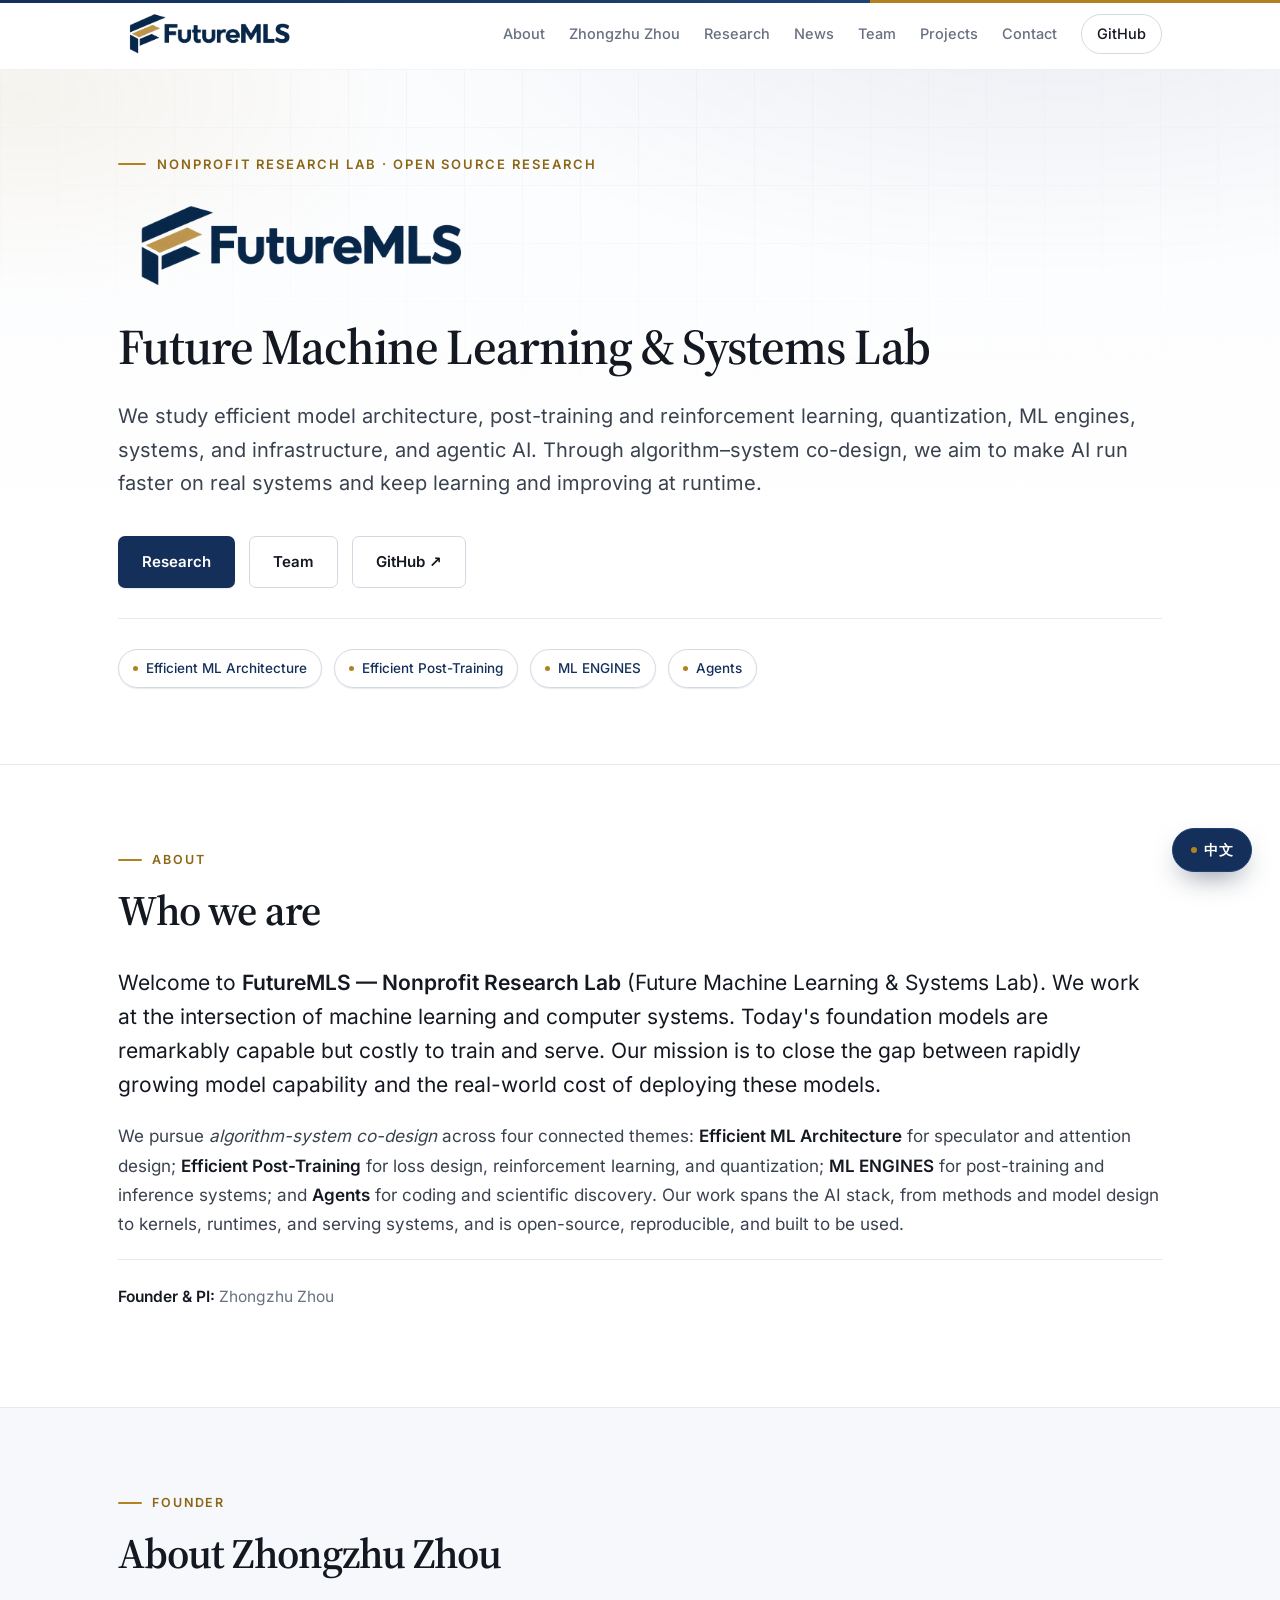
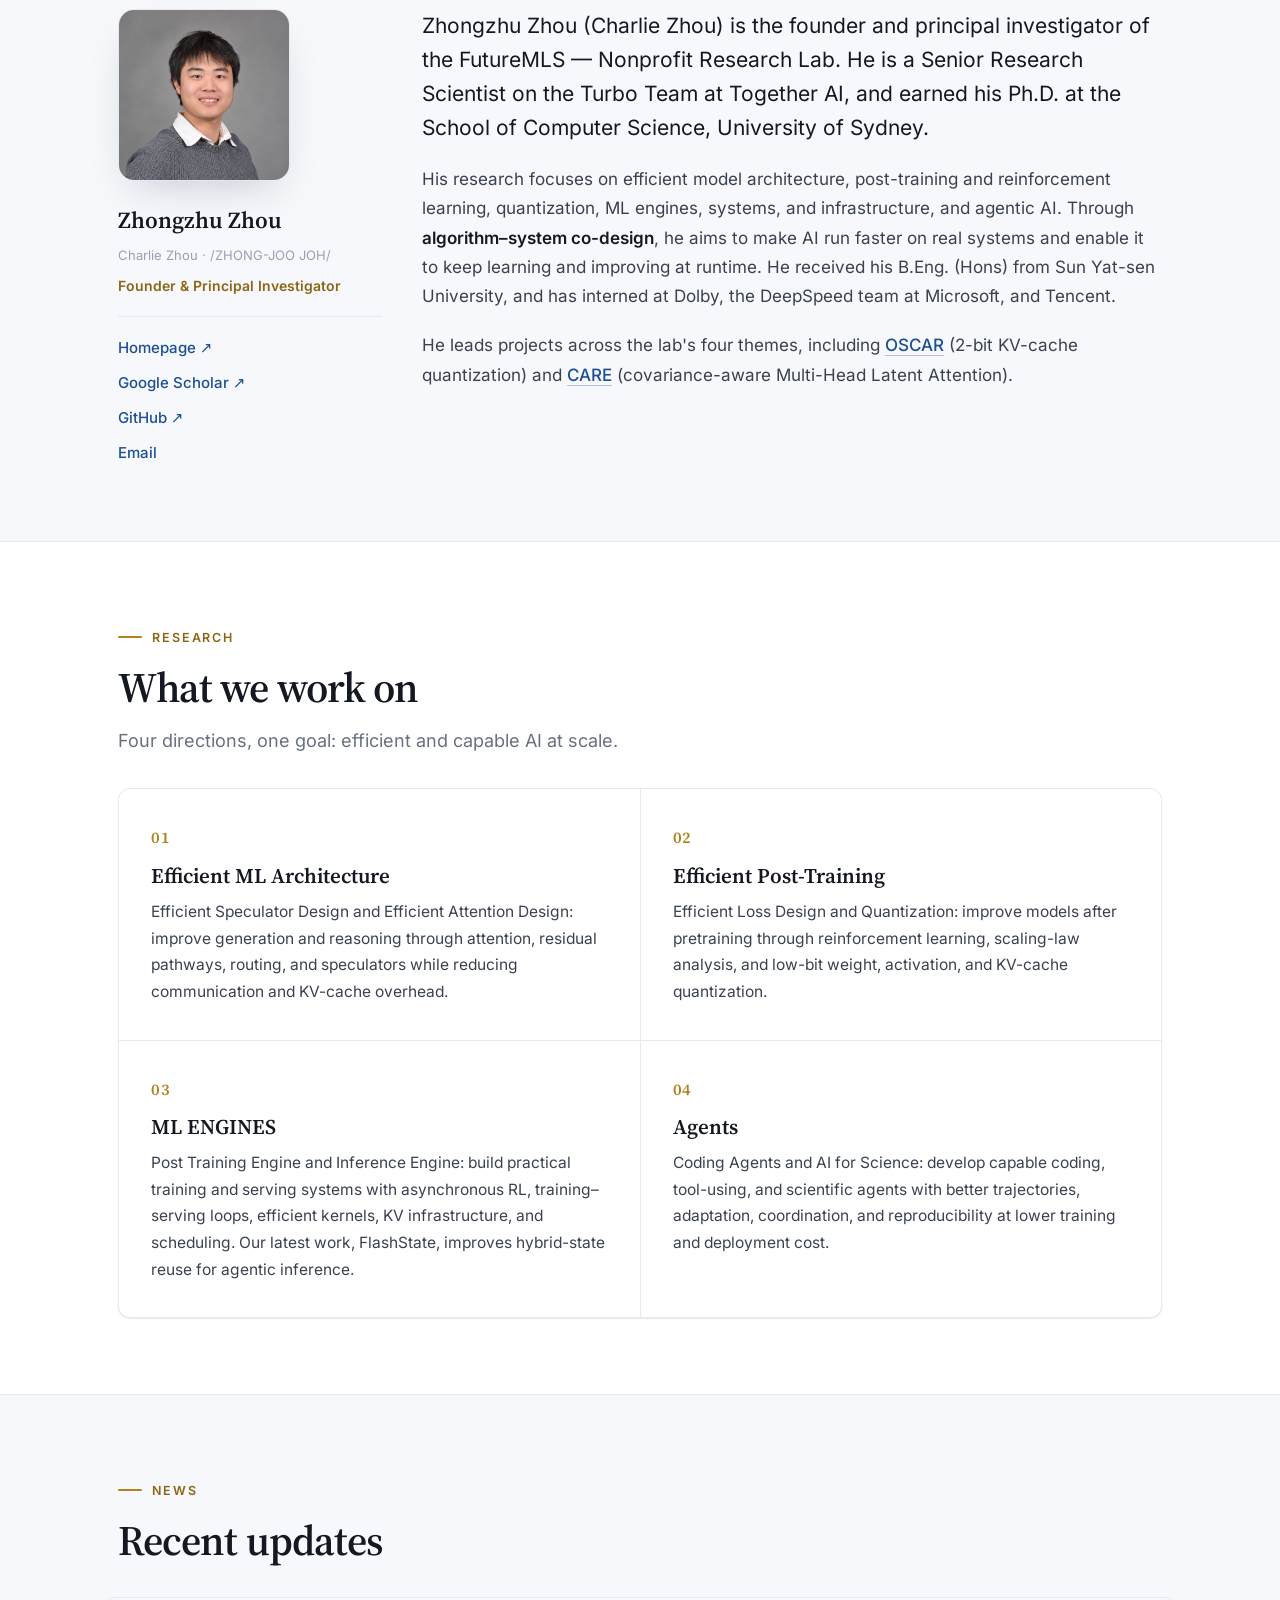
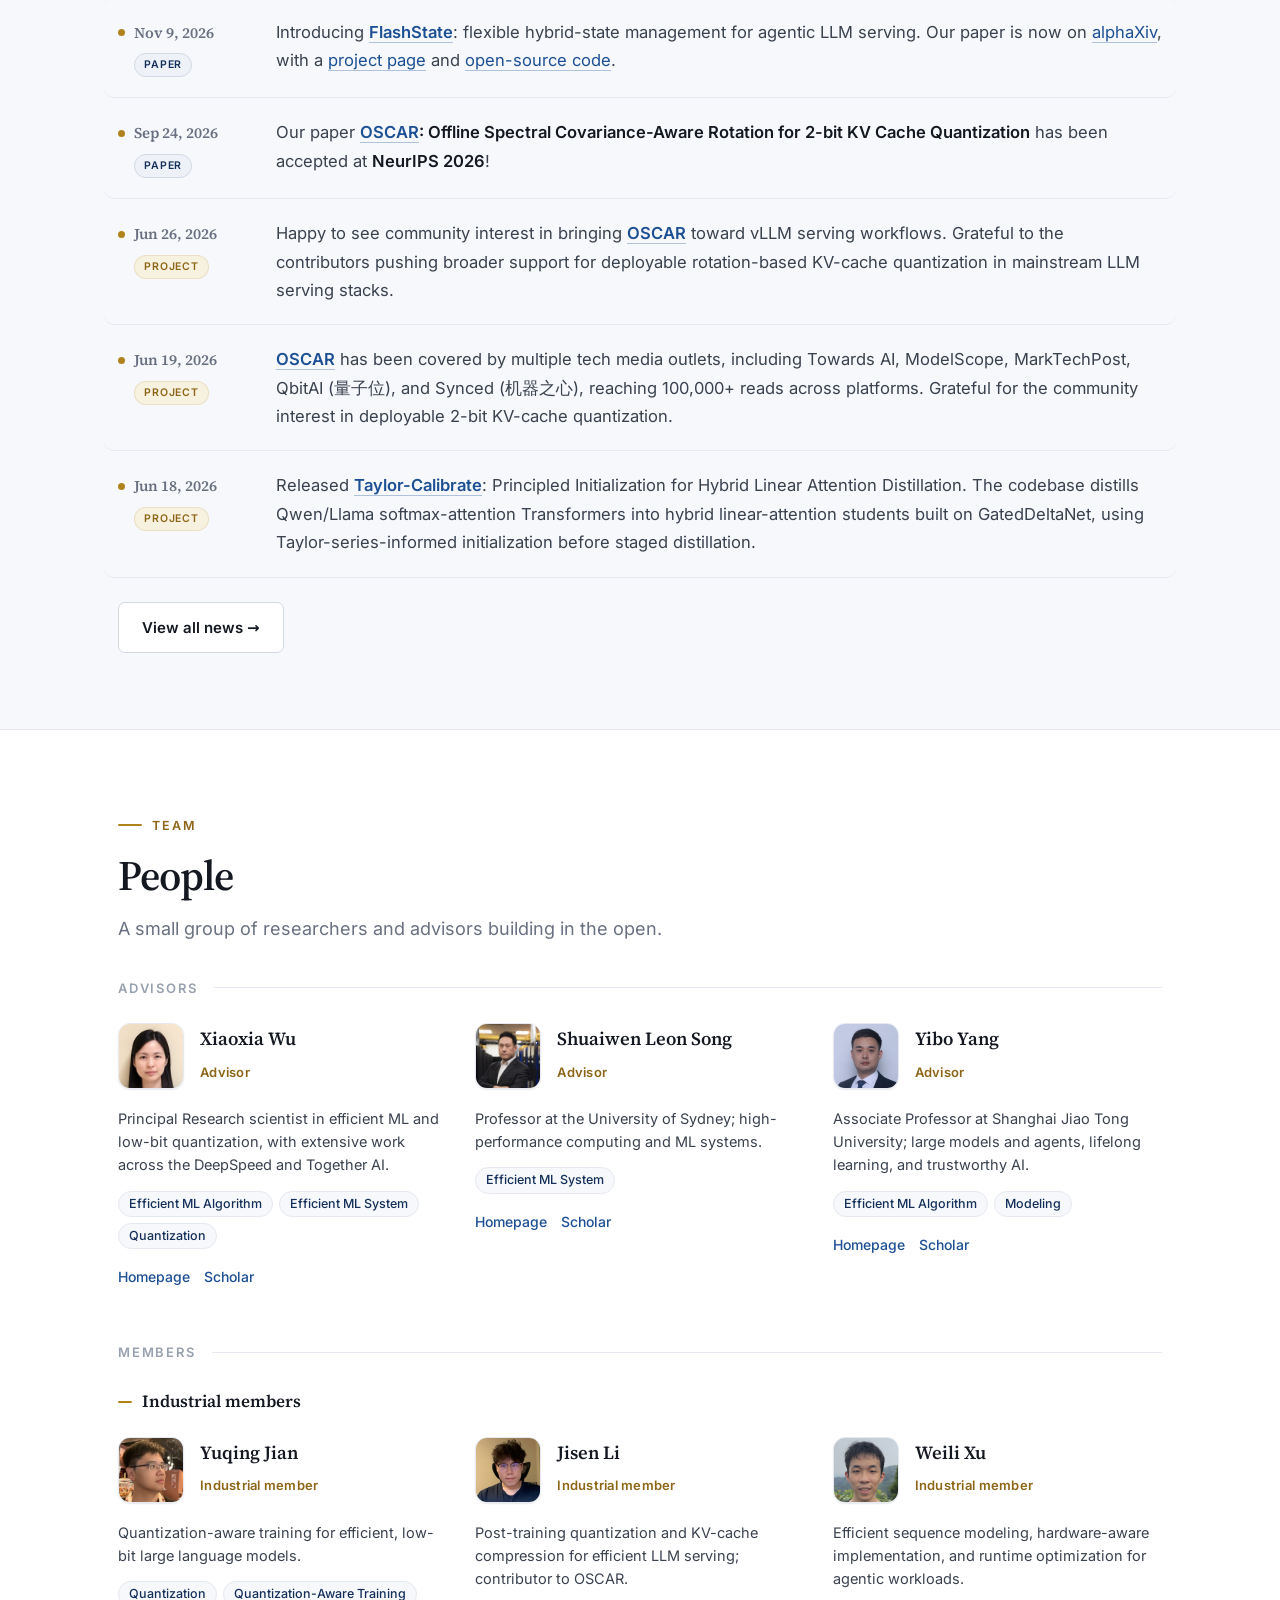
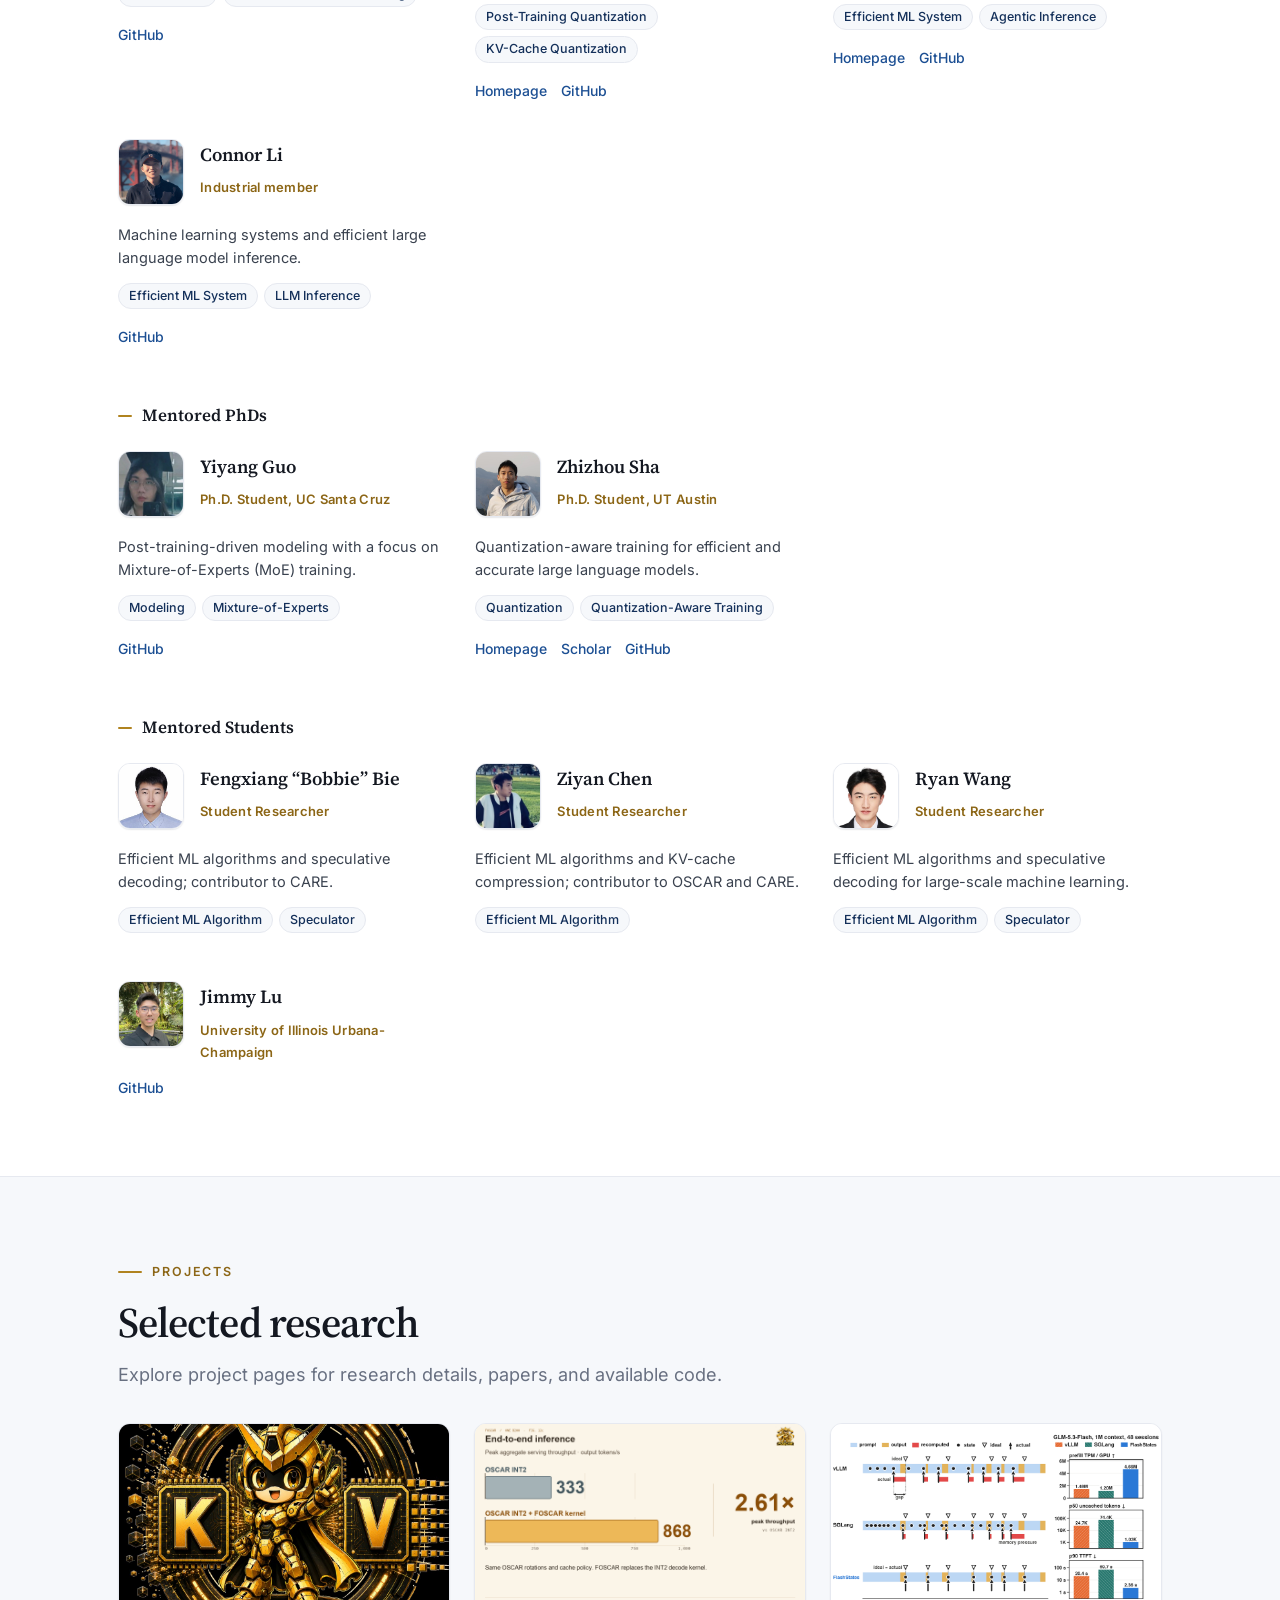
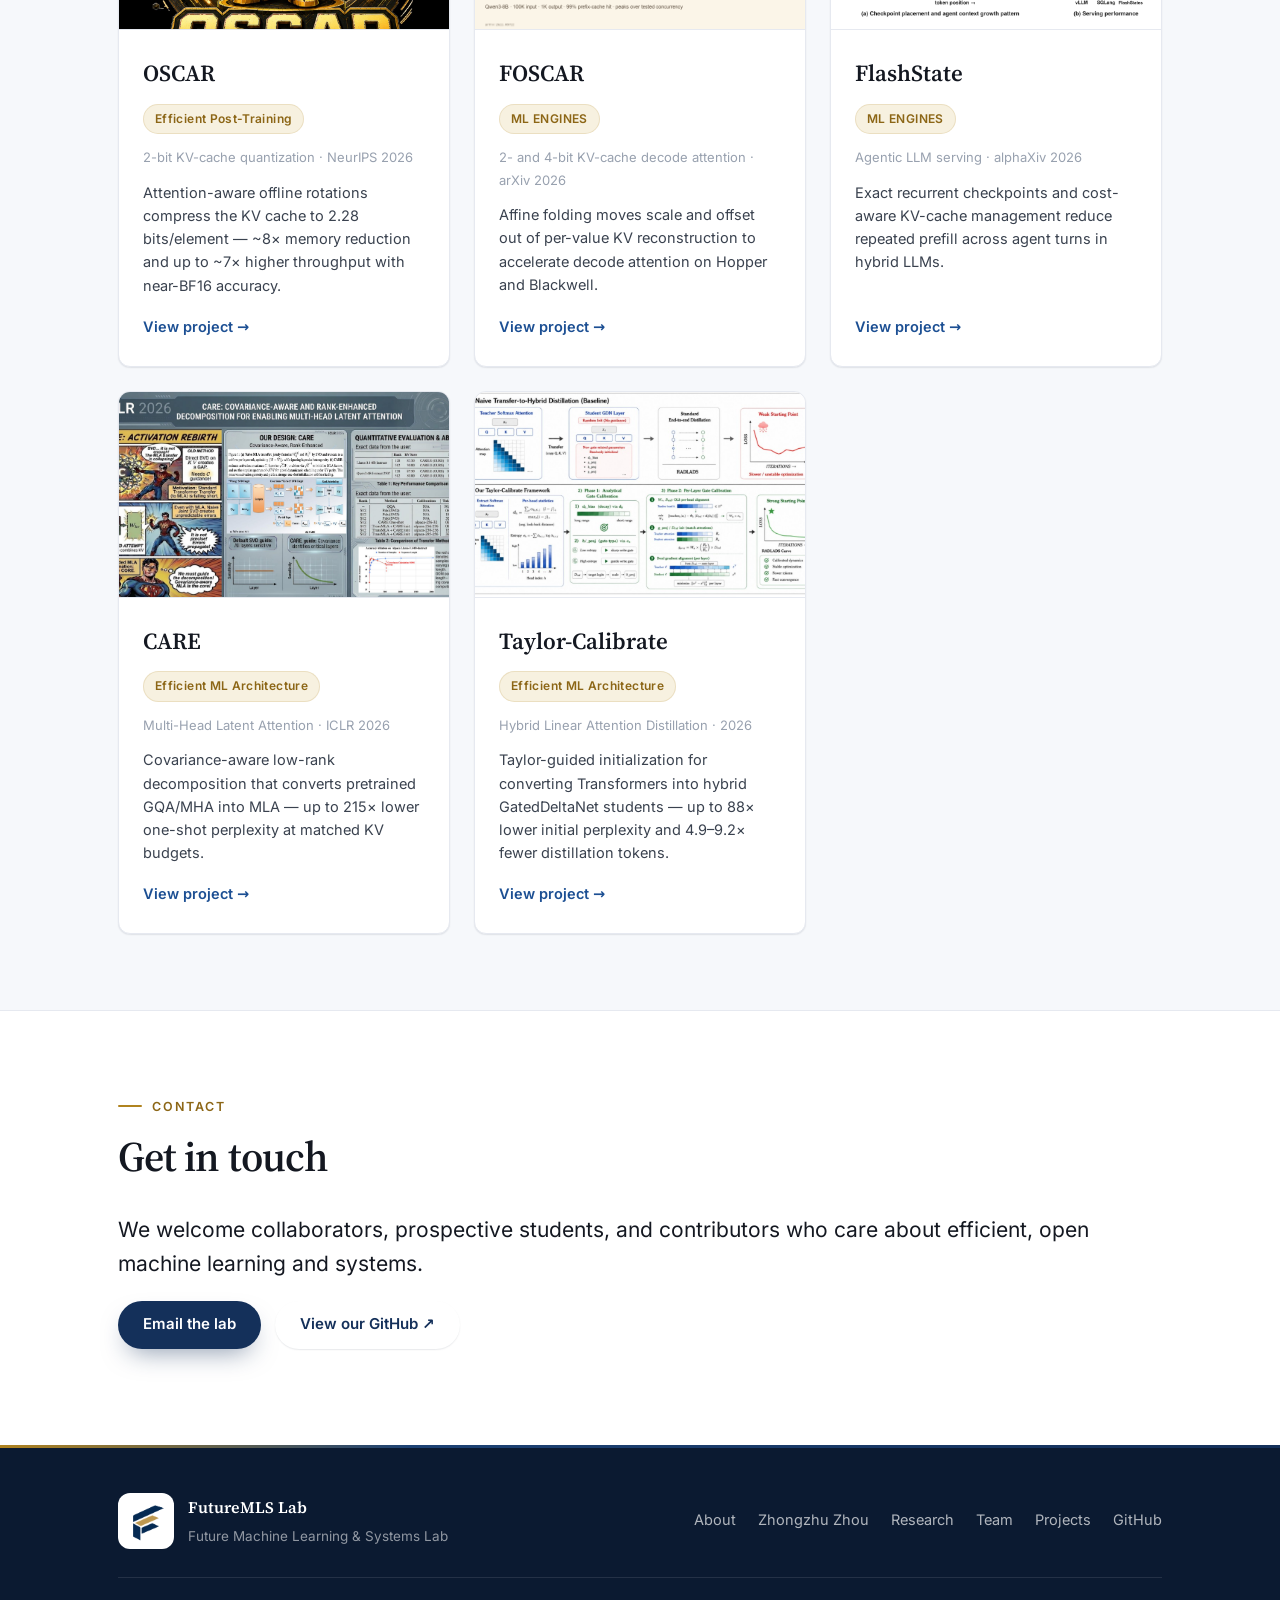
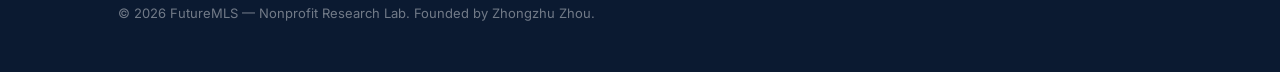
==== index.html @ b5a4d4f1 "Align FOSCAR and FlashState with ML ENGINES" ====
<!DOCTYPE html>
<html lang="en" data-lang="en">
<head>
  <meta charset="UTF-8" />
  <meta name="viewport" content="width=device-width, initial-scale=1.0" />
  <title>FutureMLS — Nonprofit Research Lab</title>
  <meta name="description" content="FutureMLS, a nonprofit research lab founded by Zhongzhu Zhou, researches efficient machine learning and systems: LLM inference, quantization, attention, and hardware-aware ML systems." />
  <meta name="author" content="FutureMLS Lab" />

  <!-- Open Graph -->
  <meta property="og:title" content="FutureMLS — Nonprofit Research Lab" />
  <meta property="og:description" content="FutureMLS — Nonprofit Research Lab. Efficient machine learning and systems: LLM inference, quantization, attention, and hardware-aware ML systems." />
  <meta property="og:type" content="website" />
  <meta property="og:image" content="https://futuremls.org/assets/img/futuremls-icon-20261011.png" />

  <link rel="icon" type="image/png" href="assets/img/futuremls-icon-20261011.png" />

  <!-- Choose the starting language before first paint. A saved choice always wins;
       otherwise Chinese-locale or mainland-China visitors start in Chinese. -->
  <script>
    (function () {
      var lang;
      try { lang = localStorage.getItem("lang"); } catch (e) {}
      if (lang !== "en" && lang !== "zh") {
        var zh = false;
        try {
          zh = (navigator.languages || [navigator.language || ""]).some(function (l) {
            return /^zh/i.test(l);
          }) || /^Asia\/(Shanghai|Chongqing|Harbin|Urumqi)$/.test(
            Intl.DateTimeFormat().resolvedOptions().timeZone || ""
          );
        } catch (e) {}
        lang = zh ? "zh" : "en";
      }
      if (lang === "zh") {
        document.documentElement.dataset.lang = "zh";
        document.documentElement.lang = "zh-CN";
      }
    })();
  </script>

  <!-- Fonts: self-hosted serif display + clean sans body -->
  <link rel="preload" href="assets/fonts/source-serif-4-latin.woff2" as="font" type="font/woff2" crossorigin />
  <link rel="preload" href="assets/fonts/inter-latin.woff2" as="font" type="font/woff2" crossorigin />

  <link rel="stylesheet" href="assets/css/style.css?v=20261011-layout" />
</head>
<body>
  <!-- ===== Navigation ===== -->
  <header class="nav" id="nav">
    <div class="nav__inner container">
      <a class="nav__brand" href="#home" aria-label="FutureMLS Lab home">
        <img src="assets/img/futuremls-wordmark-20261011.png" alt="FutureMLS" class="nav__logo" width="180" height="48" />
      </a>

      <nav class="nav__links" id="navLinks" aria-label="Primary">
        <a href="#about"><span data-i18n="en">About</span><span data-i18n="zh">关于</span></a>
        <a href="#founder"><span data-i18n="en">Zhongzhu Zhou</span><span data-i18n="zh">周中柱</span></a>
        <a href="#research"><span data-i18n="en">Research</span><span data-i18n="zh">研究</span></a>
        <a href="news.html"><span data-i18n="en">News</span><span data-i18n="zh">新闻</span></a>
        <a href="#team"><span data-i18n="en">Team</span><span data-i18n="zh">团队</span></a>
        <a href="#projects"><span data-i18n="en">Projects</span><span data-i18n="zh">项目</span></a>
        <a href="#contact"><span data-i18n="en">Contact</span><span data-i18n="zh">联系</span></a>
        <a href="https://github.com/FutureMLS-Lab" class="nav__ext" target="_blank" rel="noopener">GitHub</a>
      </nav>

      <button class="nav__toggle" id="navToggle" aria-label="Toggle menu" aria-expanded="false">
        <span></span><span></span><span></span>
      </button>
    </div>
  </header>

  <!-- ===== Hero (lab name on top) ===== -->
  <section class="hero" id="home">
    <div class="container hero__inner">
      <p class="hero__eyebrow" data-i18n="en">Nonprofit Research Lab · Open Source Research</p>
      <p class="hero__eyebrow" data-i18n="zh">非营利研究实验室 · 开源研究</p>
      <div class="hero__heading">
        <img src="assets/img/futuremls-wordmark-20261011.png" alt="FutureMLS" class="hero__logo" width="440" height="119" />
        <h1 class="hero__title">Future Machine Learning &amp; Systems <span data-i18n="en">Lab</span><span data-i18n="zh">实验室</span></h1>
      </div>
      <p class="hero__lead" data-i18n="en">
        We study efficient model architecture, post-training and reinforcement learning, quantization,
        ML engines, systems, and infrastructure, and agentic AI. Through algorithm–system co-design,
        we aim to make AI run faster on real systems and keep learning and improving at runtime.
      </p>
      <p class="hero__lead" data-i18n="zh">我们研究高效模型架构、后训练与强化学习、量化、机器学习引擎与系统基础设施，以及智能体。通过算法与系统协同设计，我们希望让 AI 在真实系统上运行得越来越快，最终能在运行过程中持续学习和改进。</p>
      <div class="hero__actions">
        <a href="#research" class="btn btn--primary"><span data-i18n="en">Research</span><span data-i18n="zh">研究方向</span></a>
        <a href="#team" class="btn btn--ghost"><span data-i18n="en">Team</span><span data-i18n="zh">团队</span></a>
        <a href="https://github.com/FutureMLS-Lab" class="btn btn--ghost" target="_blank" rel="noopener">GitHub ↗</a>
      </div>
      <ul class="hero__topics" aria-label="Research topics">
        <li>Efficient ML Architecture</li>
        <li>Efficient Post-Training</li>
        <li>ML ENGINES</li>
        <li>Agents</li>
      </ul>
    </div>
  </section>

  <!-- ===== About (Who we are) ===== -->
  <section class="section" id="about">
    <div class="container">
      <div class="section__head">
        <span class="eyebrow" data-i18n="en">About</span>
        <span class="eyebrow" data-i18n="zh">关于</span>
        <h2 class="section__title" data-i18n="en">Who we are</h2>
        <h2 class="section__title" data-i18n="zh">我们是谁</h2>
      </div>
      <div class="prose">
        <p class="prose__lead" data-i18n="en">
          Welcome to <strong>FutureMLS — Nonprofit Research Lab</strong> (Future Machine Learning &amp; Systems Lab).
          We work at the intersection of machine learning and computer systems. Today's
          foundation models are remarkably capable but costly to train and serve. Our mission
          is to close the gap between rapidly growing model capability and the real-world cost
          of deploying these models.
        </p>
        <p class="prose__lead" data-i18n="zh">欢迎来到 <strong>FutureMLS 非营利研究实验室</strong>（未来机器学习与系统实验室）。我们的研究处在机器学习与计算机系统的交叉地带。今天的基础模型能力惊人,但训练与部署的成本同样高昂。我们的使命,是弥合模型能力的快速增长与真实部署成本之间的鸿沟。</p>
        <p data-i18n="en">
          We pursue <em>algorithm-system co-design</em> across four connected themes:
          <strong>Efficient ML Architecture</strong> for speculator and attention design;
          <strong>Efficient Post-Training</strong> for loss design, reinforcement learning, and quantization;
          <strong>ML ENGINES</strong> for post-training and inference systems;
          and <strong>Agents</strong> for coding and scientific discovery. Our work spans the AI stack,
          from methods and model design to kernels, runtimes, and serving systems, and is
          open-source, reproducible, and built to be used.
        </p>
        <p data-i18n="zh">我们围绕四个相互关联的主题推进<em>算法—系统协同设计</em>：<strong>Efficient ML Architecture</strong> 聚焦推测模型与注意力设计；<strong>Efficient Post-Training</strong> 聚焦损失设计、强化学习与量化；<strong>ML ENGINES</strong> 聚焦后训练与推理系统；<strong>Agents</strong> 聚焦编程与科学发现。我们的工作贯穿整个 AI 技术栈——从方法与模型设计，到算子、运行时与服务系统——并且坚持开源、可复现、可直接使用。</p>
        <p class="prose__meta">
          <span data-i18n="en"><strong>Founder &amp; PI:</strong> Zhongzhu Zhou</span>
          <span data-i18n="zh"><strong>创始人 &amp; 负责人:</strong>周中柱</span>
        </p>
      </div>
    </div>
  </section>

  <!-- ===== About Zhongzhu Zhou (Founder) ===== -->
  <section class="section section--alt" id="founder">
    <div class="container">
      <div class="section__head">
        <span class="eyebrow" data-i18n="en">Founder</span>
        <span class="eyebrow" data-i18n="zh">创始人</span>
        <h2 class="section__title" data-i18n="en">About Zhongzhu Zhou</h2>
        <h2 class="section__title" data-i18n="zh">关于周中柱</h2>
      </div>

      <div class="founder">
        <aside class="founder__media">
          <img class="founder__photo" src="assets/img/people/zhongzhu-zhou-20260927.png" alt="Zhongzhu Zhou" />
          <p class="founder__name" data-i18n="en">Zhongzhu Zhou</p>
          <p class="founder__name" data-i18n="zh">周中柱 / Zhongzhu Zhou (Charlie Zhou)</p>
          <p class="founder__alias" data-i18n="en">Charlie Zhou · /ZHONG-JOO JOH/</p>
          <p class="founder__role" data-i18n="en">Founder &amp; Principal Investigator</p>
          <p class="founder__role" data-i18n="zh">创始人 &amp; 首席研究员</p>
          <div class="founder__links">
            <a href="https://zhongzhuzhou.org/" target="_blank" rel="noopener"><span data-i18n="en">Homepage ↗</span><span data-i18n="zh">个人主页 ↗</span></a>
            <a href="https://scholar.google.com/" target="_blank" rel="noopener">Google Scholar ↗</a>
            <a href="https://github.com/FutureMLS-Lab" target="_blank" rel="noopener">GitHub ↗</a>
            <a href="mailto:zhongzhu.zhou@sydney.edu.au"><span data-i18n="en">Email</span><span data-i18n="zh">邮箱</span></a>
          </div>
        </aside>

        <div class="founder__body prose">
          <p class="prose__lead" data-i18n="en">
            Zhongzhu Zhou (Charlie Zhou) is the founder and principal investigator of the
            FutureMLS — Nonprofit Research Lab. He is a Senior Research Scientist on the
            Turbo Team at Together AI, and earned his Ph.D. at the School of Computer Science,
            University of Sydney.
          </p>
          <p class="prose__lead" data-i18n="zh">周中柱(Charlie Zhou)是 FutureMLS 非营利研究实验室的创始人与首席研究员。他现任 Together AI Turbo 团队高级研究科学家,并于悉尼大学计算机科学学院取得博士学位。</p>
          <p data-i18n="en">
            His research focuses on efficient model architecture, post-training and reinforcement learning,
            quantization, ML engines, systems, and infrastructure, and agentic AI. Through
            <strong>algorithm–system co-design</strong>, he aims to make AI run faster on real systems and
            enable it to keep learning and improving at runtime. He received his B.Eng. (Hons)
            from Sun Yat-sen University, and has interned at Dolby, the DeepSpeed team at Microsoft, and Tencent.
          </p>
          <p data-i18n="zh">他的研究聚焦高效模型架构、后训练与强化学习、量化、机器学习引擎与系统基础设施，以及智能体。他希望通过<strong>算法与系统协同设计</strong>，让 AI 在真实系统上运行得越来越快，最终能在运行过程中持续学习和改进。他本科毕业于中山大学并获荣誉学位，曾在 Dolby、微软 DeepSpeed 团队与腾讯实习。</p>
          <p data-i18n="en">
            He leads projects across the lab's four themes, including
            <a href="projects/oscar.html">OSCAR</a> (2-bit KV-cache quantization)
            and <a href="projects/care.html">CARE</a> (covariance-aware Multi-Head Latent Attention).
          </p>
          <p data-i18n="zh">他主导实验室四个方向上的多个项目,包括 <a href="projects/oscar.html">OSCAR</a>(2-bit KV-cache 量化)与 <a href="projects/care.html">CARE</a>(协方差感知的 Multi-Head Latent Attention)。</p>
        </div>
      </div>
    </div>
  </section>

  <!-- ===== Research ===== -->
  <section class="section" id="research">
    <div class="container">
      <div class="section__head">
        <span class="eyebrow" data-i18n="en">Research</span>
        <span class="eyebrow" data-i18n="zh">研究</span>
        <h2 class="section__title" data-i18n="en">What we work on</h2>
        <h2 class="section__title" data-i18n="zh">我们的研究方向</h2>
        <p class="section__sub" data-i18n="en">Four directions, one goal: efficient and capable AI at scale.</p>
        <p class="section__sub" data-i18n="zh">四个方向,一个目标:让大规模 AI 既高效又强大。</p>
      </div>
      <div class="topics">
        <article class="topic reveal">
          <span class="topic__no">01</span>
          <h3 class="topic__title">Efficient ML Architecture</h3>
          <p data-i18n="en">Efficient Speculator Design and Efficient Attention Design: improve generation and reasoning through attention, residual pathways, routing, and speculators while reducing communication and KV-cache overhead.</p>
          <p data-i18n="zh">高效推测模型设计与高效注意力设计：通过注意力、残差路径、路由与推测模型改进生成和推理，同时降低通信与 KV-cache 开销。</p>
        </article>
        <article class="topic reveal">
          <span class="topic__no">02</span>
          <h3 class="topic__title">Efficient Post-Training</h3>
          <p data-i18n="en">Efficient Loss Design and Quantization: improve models after pretraining through reinforcement learning, scaling-law analysis, and low-bit weight, activation, and KV-cache quantization.</p>
          <p data-i18n="zh">高效损失设计与量化：通过强化学习、缩放规律分析，以及权重、激活与 KV-cache 的低比特量化，提升预训练模型的能力与效率。</p>
        </article>
        <article class="topic reveal">
          <span class="topic__no">03</span>
          <h3 class="topic__title">ML ENGINES</h3>
          <p data-i18n="en">Post Training Engine and Inference Engine: build practical training and serving systems with asynchronous RL, training–serving loops, efficient kernels, KV infrastructure, and scheduling. Our latest work, <a href="projects/flashstate.html">FlashState</a>, improves hybrid-state reuse for agentic inference.</p>
          <p data-i18n="zh">后训练引擎与推理引擎：通过异步强化学习、训练—服务闭环、高效算子、KV 基础设施与调度，构建实用的训练和服务系统。最新工作 <a href="projects/flashstate.html">FlashState</a> 聚焦智能体推理中的混合状态复用。</p>
        </article>
        <article class="topic reveal">
          <span class="topic__no">04</span>
          <h3 class="topic__title">Agents</h3>
          <p data-i18n="en">Coding Agents and AI for Science: develop capable coding, tool-using, and scientific agents with better trajectories, adaptation, coordination, and reproducibility at lower training and deployment cost.</p>
          <p data-i18n="zh">编程智能体与 AI for Science：提升编程、工具使用和科学智能体的轨迹质量、适应能力、协作与可复现性，同时降低训练和部署成本。</p>
        </article>
      </div>
    </div>
  </section>

  <!-- ===== News ===== -->
  <section class="section section--alt" id="news">
    <div class="container">
      <div class="section__head">
        <span class="eyebrow" data-i18n="en">News</span>
        <span class="eyebrow" data-i18n="zh">新闻</span>
        <h2 class="section__title" data-i18n="en">Recent updates</h2>
        <h2 class="section__title" data-i18n="zh">最新动态</h2>
      </div>
      <ul class="news">
      <li class="news__item reveal">
        <div class="news__meta">
          <span class="news__date">Nov 9, 2026</span>
          <span class="news__cat news__cat--paper" data-i18n="en">Paper</span>
          <span class="news__cat news__cat--paper" data-i18n="zh">论文</span>
        </div>
        <p class="news__text" data-i18n="en">Introducing <strong><a href="projects/flashstate.html">FlashState</a></strong>: flexible hybrid-state management for agentic LLM serving. Our paper is now on <a href="https://www.alphaxiv.org/abs/2611.flashstate" target="_blank" rel="noopener">alphaXiv</a>, with a <a href="https://flashstates.ai" target="_blank" rel="noopener">project page</a> and <a href="https://github.com/FutureMLS-Lab/FlashStates" target="_blank" rel="noopener">open-source code</a>.</p>
        <p class="news__text" data-i18n="zh">发布 <strong><a href="projects/flashstate.html">FlashState</a></strong>：面向智能体 LLM 服务的灵活混合状态管理系统。论文已上线 <a href="https://www.alphaxiv.org/abs/2611.flashstate" target="_blank" rel="noopener">alphaXiv</a>，并提供<a href="https://flashstates.ai" target="_blank" rel="noopener">项目主页</a>与<a href="https://github.com/FutureMLS-Lab/FlashStates" target="_blank" rel="noopener">开源代码</a>。</p>
      </li>

      <li class="news__item reveal">
        <div class="news__meta">
          <span class="news__date">Sep 24, 2026</span>
          <span class="news__cat news__cat--paper" data-i18n="en">Paper</span>
          <span class="news__cat news__cat--paper" data-i18n="zh">论文</span>
        </div>
        <p class="news__text" data-i18n="en">Our paper <strong><a href="projects/oscar.html">OSCAR</a>: Offline Spectral Covariance-Aware Rotation for 2-bit KV Cache Quantization</strong> has been accepted at <strong>NeurIPS 2026</strong>!</p>
        <p class="news__text" data-i18n="zh">我们的论文 <strong><a href="projects/oscar.html">OSCAR</a>: Offline Spectral Covariance-Aware Rotation for 2-bit KV Cache Quantization</strong> 已被 <strong>NeurIPS 2026</strong> 接收！</p>
      </li>
        <li class="news__item reveal">
          <div class="news__meta">
            <span class="news__date">Jun 26, 2026</span>
            <span class="news__cat" data-i18n="en">Project</span>
            <span class="news__cat" data-i18n="zh">项目</span>
          </div>
          <p class="news__text" data-i18n="en">Happy to see community interest in bringing <strong><a href="projects/oscar.html">OSCAR</a></strong> toward vLLM serving workflows. Grateful to the contributors pushing broader support for deployable rotation-based KV-cache quantization in mainstream LLM serving stacks.</p>
          <p class="news__text" data-i18n="zh">很高兴看到社区正在把 <strong><a href="projects/oscar.html">OSCAR</a></strong> 推向 vLLM 的服务链路。感谢各位贡献者,让基于旋转的可部署 KV-cache 量化在主流 LLM 服务栈中获得更广泛的支持。</p>
        </li>
        <li class="news__item reveal">
          <div class="news__meta">
            <span class="news__date">Jun 19, 2026</span>
            <span class="news__cat" data-i18n="en">Project</span>
            <span class="news__cat" data-i18n="zh">项目</span>
          </div>
          <p class="news__text" data-i18n="en"><strong><a href="projects/oscar.html">OSCAR</a></strong> has been covered by multiple tech media outlets, including Towards AI, ModelScope, MarkTechPost, QbitAI (量子位), and Synced (机器之心), reaching 100,000+ reads across platforms. Grateful for the community interest in deployable 2-bit KV-cache quantization.</p>
          <p class="news__text" data-i18n="zh"><strong><a href="projects/oscar.html">OSCAR</a></strong> 被多家科技媒体报道,包括 Towards AI、ModelScope、MarkTechPost、量子位与机器之心,全平台阅读量超过 100,000 次。感谢社区对可部署 2-bit KV-cache 量化的关注。</p>
        </li>
        <li class="news__item reveal">
          <div class="news__meta">
            <span class="news__date">Jun 18, 2026</span>
            <span class="news__cat" data-i18n="en">Project</span>
            <span class="news__cat" data-i18n="zh">项目</span>
          </div>
          <p class="news__text" data-i18n="en">Released <strong><a href="projects/taylor-calibrate.html">Taylor-Calibrate</a></strong>: Principled Initialization for Hybrid Linear Attention Distillation. The codebase distills Qwen/Llama softmax-attention Transformers into hybrid linear-attention students built on GatedDeltaNet, using Taylor-series-informed initialization before staged distillation.</p>
          <p class="news__text" data-i18n="zh">发布 <strong><a href="projects/taylor-calibrate.html">Taylor-Calibrate</a></strong>:面向混合线性注意力蒸馏的原理化初始化方法。该代码库把 Qwen/Llama 的 softmax attention Transformer 蒸馏为基于 GatedDeltaNet 的混合线性注意力学生模型,并在分阶段蒸馏前先完成基于泰勒展开的初始化。</p>
        </li>
        <li class="news__item reveal">
          <div class="news__meta">
            <span class="news__date">Jun 15, 2026</span>
            <span class="news__cat news__cat--paper" data-i18n="en">Paper</span>
            <span class="news__cat news__cat--paper" data-i18n="zh">论文</span>
          </div>
          <p class="news__text" data-i18n="en">Our paper <strong><a href="projects/oscar.html">OSCAR</a>: Offline Spectral Covariance-Aware Rotation for 2-bit KV Cache Quantization</strong> has been accepted by <strong>ACL SELVA 2026</strong>!</p>
          <p class="news__text" data-i18n="zh">我们的论文 <strong><a href="projects/oscar.html">OSCAR</a>: Offline Spectral Covariance-Aware Rotation for 2-bit KV Cache Quantization</strong> 已被 <strong>ACL SELVA 2026</strong> 接收!</p>
        </li>
        <li class="news__item reveal">
          <div class="news__meta">
            <span class="news__date">Jun 10, 2026</span>
            <span class="news__cat" data-i18n="en">Project</span>
            <span class="news__cat" data-i18n="zh">项目</span>
          </div>
          <p class="news__text" data-i18n="en">Huge thanks to the open-source community — <strong><a href="projects/oscar.html">OSCAR</a></strong> has reached 500 stars on GitHub and now supports local llama.cpp usage, making 2-bit KV-cache quantization easier to try on local LLM deployments.</p>
          <p class="news__text" data-i18n="zh">衷心感谢开源社区——<strong><a href="projects/oscar.html">OSCAR</a></strong> 的 GitHub star 数已达 500,并且现已支持在本地 llama.cpp 中使用,让 2-bit KV-cache 量化更容易在本地 LLM 部署上试用。</p>
        </li>
        <li class="news__item reveal">
          <div class="news__meta">
            <span class="news__date">May 26, 2026</span>
            <span class="news__cat" data-i18n="en">Project</span>
            <span class="news__cat" data-i18n="zh">项目</span>
          </div>
          <p class="news__text" data-i18n="en"><strong><a href="projects/oscar.html">OSCAR</a></strong> crosses 300&nbsp;★ on GitHub in its first week — thanks to the open-source community.</p>
          <p class="news__text" data-i18n="zh"><strong><a href="projects/oscar.html">OSCAR</a></strong> 上线首周 GitHub star 数突破 300&nbsp;★——感谢开源社区。</p>
        </li>
        <li class="news__item reveal">
          <div class="news__meta">
            <span class="news__date">May 19, 2026</span>
            <span class="news__cat" data-i18n="en">Project</span>
            <span class="news__cat" data-i18n="zh">项目</span>
          </div>
          <p class="news__text" data-i18n="en"><strong><a href="projects/oscar.html">OSCAR</a></strong> released — 2-bit KV-cache serving at 2.28 effective bits/element with near-BF16 accuracy on Qwen3 and GLM-4.7.</p>
          <p class="news__text" data-i18n="zh"><strong><a href="projects/oscar.html">OSCAR</a></strong> 正式发布——在 Qwen3 与 GLM-4.7 上以 2.28 等效 bit/元素实现 2-bit KV-cache 服务,精度接近 BF16。</p>
        </li>
        <li class="news__item reveal">
          <div class="news__meta">
            <span class="news__date">Apr 2026</span>
            <span class="news__cat news__cat--paper" data-i18n="en">Paper</span>
            <span class="news__cat news__cat--paper" data-i18n="zh">论文</span>
          </div>
          <p class="news__text" data-i18n="en"><strong><a href="projects/care.html">CARE</a></strong> presented at <strong>ICLR 2026</strong>: covariance-aware, rank-enhanced decomposition for Multi-Head Latent Attention.</p>
          <p class="news__text" data-i18n="zh"><strong><a href="projects/care.html">CARE</a></strong> 在 <strong>ICLR 2026</strong> 发表:面向 Multi-Head Latent Attention 的协方差感知、秩增强分解方法。</p>
        </li>
      </ul>
      <div class="news__more">
        <a class="btn btn--ghost" href="news.html"><span data-i18n="en">View all news →</span><span data-i18n="zh">查看全部动态 →</span></a>
      </div>
    </div>
  </section>

  <!-- ===== Team ===== -->
  <section class="section" id="team">
    <div class="container">
      <div class="section__head">
        <span class="eyebrow" data-i18n="en">Team</span>
        <span class="eyebrow" data-i18n="zh">团队</span>
        <h2 class="section__title" data-i18n="en">People</h2>
        <h2 class="section__title" data-i18n="zh">团队成员</h2>
        <p class="section__sub" data-i18n="en">A small group of researchers and advisors building in the open.</p>
        <p class="section__sub" data-i18n="zh">一支小而专注的研究者与顾问团队,坚持开放地做研究。</p>
      </div>

      <h3 class="team__group" data-i18n="en">Advisors</h3>
      <h3 class="team__group" data-i18n="zh">顾问</h3>
      <div class="people people--advisors">
        <article class="person reveal">
          <img class="person__photo" src="assets/img/people/xiaoxia-wu.jpg" alt="Xiaoxia Wu" />
          <div class="person__info">
            <h4 class="person__name">Xiaoxia Wu</h4>
            <p class="person__role" data-i18n="en">Advisor</p>
            <p class="person__role" data-i18n="zh">顾问</p>
            <p class="person__bio" data-i18n="en">Principal Research scientist in efficient ML and low-bit quantization, with extensive work across the DeepSpeed and Together AI.</p>
            <p class="person__bio" data-i18n="zh">高效机器学习与低比特量化方向的首席研究科学家,在 DeepSpeed 与 Together AI 有大量相关工作。</p>
            <ul class="person__tags">
              <li>Efficient ML Algorithm</li>
              <li>Efficient ML System</li>
              <li>Quantization</li>
            </ul>
            <div class="person__links">
              <a href="https://xwushirley.github.io/" target="_blank" rel="noopener"><span data-i18n="en">Homepage</span><span data-i18n="zh">主页</span></a>
              <a href="https://scholar.google.com/citations?user=Ry0Bdt8AAAAJ" target="_blank" rel="noopener">Scholar</a>
            </div>
          </div>
        </article>

        <article class="person reveal">
          <img class="person__photo" src="assets/img/people/shuaiwen-song.png" alt="Shuaiwen Leon Song" />
          <div class="person__info">
            <h4 class="person__name">Shuaiwen Leon Song</h4>
            <p class="person__role" data-i18n="en">Advisor</p>
            <p class="person__role" data-i18n="zh">顾问</p>
            <p class="person__bio" data-i18n="en">Professor at the University of Sydney; high-performance computing and ML systems.</p>
            <p class="person__bio" data-i18n="zh">悉尼大学教授,研究方向为高性能计算与机器学习系统。</p>
            <ul class="person__tags">
              <li>Efficient ML System</li>
            </ul>
            <div class="person__links">
              <a href="https://shuaiwen-leon-song.github.io/" target="_blank" rel="noopener"><span data-i18n="en">Homepage</span><span data-i18n="zh">主页</span></a>
              <a href="https://scholar.google.com/citations?user=vt_QcOMAAAAJ" target="_blank" rel="noopener">Scholar</a>
            </div>
          </div>
        </article>

        <article class="person reveal">
          <img class="person__photo" src="assets/img/people/yibo-yang.jpg" alt="Yibo Yang" />
          <div class="person__info">
            <h4 class="person__name">Yibo Yang</h4>
            <p class="person__role" data-i18n="en">Advisor</p>
            <p class="person__role" data-i18n="zh">顾问</p>
            <p class="person__bio" data-i18n="en">Associate Professor at Shanghai Jiao Tong University; large models and agents, lifelong learning, and trustworthy AI.</p>
            <p class="person__bio" data-i18n="zh">上海交通大学人工智能学院副教授;研究方向为大模型与智能体、终身学习与可信 AI。</p>
            <ul class="person__tags">
              <li>Efficient ML Algorithm</li>
              <li>Modeling</li>
            </ul>
            <div class="person__links">
              <a href="https://iboing.github.io/" target="_blank" rel="noopener"><span data-i18n="en">Homepage</span><span data-i18n="zh">主页</span></a>
              <a href="https://scholar.google.com/citations?user=DxXXnCcAAAAJ" target="_blank" rel="noopener">Scholar</a>
            </div>
          </div>
        </article>
      </div>

      <h3 class="team__group" data-i18n="en">Members</h3>
      <h3 class="team__group" data-i18n="zh">成员</h3>

      <h4 class="team__subgroup" data-i18n="en">Industrial members</h4>
      <h4 class="team__subgroup" data-i18n="zh">工业界成员</h4>
      <div class="people" id="industrial-members">
        <article class="person reveal">
          <img class="person__photo" src="assets/img/people/yuqing-jian.jpg" alt="Yuqing Jian" />
          <div class="person__info">
            <h4 class="person__name">Yuqing Jian</h4>
            <p class="person__role" data-i18n="en">Industrial member</p>
            <p class="person__role" data-i18n="zh">工业界成员</p>
            <p class="person__bio" data-i18n="en">Quantization-aware training for efficient, low-bit large language models.</p>
            <p class="person__bio" data-i18n="zh">面向高效低比特大语言模型的量化感知训练。</p>
            <ul class="person__tags">
              <li>Quantization</li>
              <li>Quantization-Aware Training</li>
            </ul>
            <div class="person__links">
              <a href="https://github.com/jianyq" target="_blank" rel="noopener">GitHub</a>
            </div>
          </div>
        </article>

        <article class="person reveal">
          <img class="person__photo" src="assets/img/people/jisen-li.jpg" alt="Jisen Li" />
          <div class="person__info">
            <h4 class="person__name">Jisen Li</h4>
            <p class="person__role" data-i18n="en">Industrial member</p>
            <p class="person__role" data-i18n="zh">工业界成员</p>
            <p class="person__bio" data-i18n="en">Post-training quantization and KV-cache compression for efficient LLM serving; contributor to OSCAR.</p>
            <p class="person__bio" data-i18n="zh">面向高效 LLM 服务的训练后量化与 KV-cache 压缩;OSCAR 项目贡献者。</p>
            <ul class="person__tags">
              <li>Post-Training Quantization</li>
              <li>KV-Cache Quantization</li>
            </ul>
            <div class="person__links">
              <a href="https://jisenli.me/" target="_blank" rel="noopener"><span data-i18n="en">Homepage</span><span data-i18n="zh">主页</span></a>
              <a href="https://github.com/mtilyxuegao" target="_blank" rel="noopener">GitHub</a>
            </div>
          </div>
        </article>

        <article class="person reveal">
          <img class="person__photo" src="assets/img/people/weili-xu.jpg" alt="Weili Xu" loading="lazy" width="400" height="400" />
          <div class="person__info">
            <h4 class="person__name">Weili Xu</h4>
            <p class="person__role" data-i18n="en">Industrial member</p>
            <p class="person__role" data-i18n="zh">工业界成员</p>
            <p class="person__bio" data-i18n="en">Efficient sequence modeling, hardware-aware implementation, and runtime optimization for agentic workloads.</p>
            <p class="person__bio" data-i18n="zh">研究高效序列建模、硬件感知实现，以及智能体工作负载的运行时优化。</p>
            <ul class="person__tags">
              <li>Efficient ML System</li>
              <li>Agentic Inference</li>
            </ul>
            <div class="person__links">
              <a href="https://weilixu.com/" target="_blank" rel="noopener"><span data-i18n="en">Homepage</span><span data-i18n="zh">主页</span></a>
              <a href="https://github.com/Weili-0234" target="_blank" rel="noopener">GitHub</a>
            </div>
          </div>
        </article>

        <article class="person reveal">
          <img class="person__photo" src="assets/img/people/connor-li.jpg" alt="Connor Li" loading="lazy" width="400" height="400" />
          <div class="person__info">
            <h4 class="person__name">Connor Li</h4>
            <p class="person__role" data-i18n="en">Industrial member</p>
            <p class="person__role" data-i18n="zh">工业界成员</p>
            <p class="person__bio" data-i18n="en">Machine learning systems and efficient large language model inference.</p>
            <p class="person__bio" data-i18n="zh">研究机器学习系统与大语言模型高效推理。</p>
            <ul class="person__tags">
              <li>Efficient ML System</li>
              <li>LLM Inference</li>
            </ul>
            <div class="person__links">
              <a href="https://github.com/ConnorLi96" target="_blank" rel="noopener">GitHub</a>
            </div>
          </div>
        </article>
      </div>

      <h4 class="team__subgroup" data-i18n="en">Mentored PhDs</h4>
      <h4 class="team__subgroup" data-i18n="zh">指导的博士生</h4>
      <div class="people">
        <article class="person reveal">
          <img class="person__photo" src="assets/img/people/yiyang-guo.jpg" alt="Yiyang Guo" />
          <div class="person__info">
            <h4 class="person__name">Yiyang Guo</h4>
            <p class="person__role" data-i18n="en">Ph.D. Student, UC Santa Cruz</p>
            <p class="person__role" data-i18n="zh">博士生,加州大学圣克鲁兹分校</p>
            <p class="person__bio" data-i18n="en">Post-training-driven modeling with a focus on Mixture-of-Experts (MoE) training.</p>
            <p class="person__bio" data-i18n="zh">后训练驱动的建模,聚焦 Mixture-of-Experts (MoE) 训练。</p>
            <ul class="person__tags">
              <li>Modeling</li>
              <li>Mixture-of-Experts</li>
            </ul>
            <div class="person__links">
              <a href="https://github.com/gyy0592" target="_blank" rel="noopener">GitHub</a>
            </div>
          </div>
        </article>

        <article class="person reveal">
          <img class="person__photo" src="assets/img/people/zhizhou-sha.jpg" alt="Zhizhou Sha" />
          <div class="person__info">
            <h4 class="person__name">Zhizhou Sha</h4>
            <p class="person__role" data-i18n="en">Ph.D. Student, UT Austin</p>
            <p class="person__role" data-i18n="zh">博士生,德克萨斯大学奥斯汀分校</p>
            <p class="person__bio" data-i18n="en">Quantization-aware training for efficient and accurate large language models.</p>
            <p class="person__bio" data-i18n="zh">面向高效且高精度大语言模型的量化感知训练。</p>
            <ul class="person__tags">
              <li>Quantization</li>
              <li>Quantization-Aware Training</li>
            </ul>
            <div class="person__links">
              <a href="https://jamessand.github.io/" target="_blank" rel="noopener"><span data-i18n="en">Homepage</span><span data-i18n="zh">主页</span></a>
              <a href="https://scholar.google.com/citations?user=eAObdYgAAAAJ" target="_blank" rel="noopener">Scholar</a>
              <a href="https://github.com/JamesSand" target="_blank" rel="noopener">GitHub</a>
            </div>
          </div>
        </article>
      </div>

      <h4 class="team__subgroup" data-i18n="en">Mentored Students</h4>
      <h4 class="team__subgroup" data-i18n="zh">指导的学生</h4>
      <div class="people">
        <article class="person reveal">
          <img class="person__photo" src="assets/img/people/fengxiang-bie.png" alt="Fengxiang “Bobbie” Bie" />
          <div class="person__info">
            <h4 class="person__name">Fengxiang “Bobbie” Bie</h4>
            <p class="person__role" data-i18n="en">Student Researcher</p>
            <p class="person__role" data-i18n="zh">学生研究员</p>
            <p class="person__bio" data-i18n="en">Efficient ML algorithms and speculative decoding; contributor to CARE.</p>
            <p class="person__bio" data-i18n="zh">高效机器学习算法与投机解码;CARE 项目贡献者。</p>
            <ul class="person__tags">
              <li>Efficient ML Algorithm</li>
              <li>Speculator</li>
            </ul>
          </div>
        </article>

        <article class="person reveal">
          <img class="person__photo" src="assets/img/people/ziyan-chen.png" alt="Ziyan Chen" />
          <div class="person__info">
            <h4 class="person__name">Ziyan Chen</h4>
            <p class="person__role" data-i18n="en">Student Researcher</p>
            <p class="person__role" data-i18n="zh">学生研究员</p>
            <p class="person__bio" data-i18n="en">Efficient ML algorithms and KV-cache compression; contributor to OSCAR and CARE.</p>
            <p class="person__bio" data-i18n="zh">高效机器学习算法与 KV-cache 压缩;OSCAR 与 CARE 项目贡献者。</p>
            <ul class="person__tags">
              <li>Efficient ML Algorithm</li>
            </ul>
          </div>
        </article>

        <article class="person reveal">
          <img class="person__photo" src="assets/img/people/ryan-wang.png" alt="Ryan Wang" />
          <div class="person__info">
            <h4 class="person__name">Ryan Wang</h4>
            <p class="person__role" data-i18n="en">Student Researcher</p>
            <p class="person__role" data-i18n="zh">学生研究员</p>
            <p class="person__bio" data-i18n="en">Efficient ML algorithms and speculative decoding for large-scale machine learning.</p>
            <p class="person__bio" data-i18n="zh">面向大规模机器学习的高效算法与投机解码。</p>
            <ul class="person__tags">
              <li>Efficient ML Algorithm</li>
              <li>Speculator</li>
            </ul>
          </div>
        </article>

        <article class="person reveal">
          <img class="person__photo" src="assets/img/people/jimmy-lu.jpg" alt="Jimmy Lu" loading="lazy" width="400" height="400" />
          <div class="person__info">
            <h4 class="person__name">Jimmy Lu</h4>
            <p class="person__role" data-i18n="en">University of Illinois Urbana-Champaign</p>
            <p class="person__role" data-i18n="zh">伊利诺伊大学香槟分校</p>
            <div class="person__links">
              <a href="https://github.com/csjimmylu" target="_blank" rel="noopener">GitHub</a>
            </div>
          </div>
        </article>

      </div>
    </div>
  </section>

  <!-- ===== Projects ===== -->
  <section class="section section--alt" id="projects">
    <div class="container">
      <div class="section__head">
        <span class="eyebrow" data-i18n="en">Projects</span>
        <span class="eyebrow" data-i18n="zh">项目</span>
        <h2 class="section__title" data-i18n="en">Selected research</h2>
        <h2 class="section__title" data-i18n="zh">精选研究</h2>
        <p class="section__sub" data-i18n="en">Explore project pages for research details, papers, and available code.</p>
        <p class="section__sub" data-i18n="zh">进入项目页可查看研究详情、论文和已公开的代码。</p>
      </div>
      <div class="projects">
        <a class="project reveal" href="projects/oscar.html">
          <div class="project__preview">
            <img src="assets/img/projects/oscar.png" alt="OSCAR preview" loading="lazy" />
          </div>
          <div class="project__body">
            <div class="project__head">
              <h3 class="project__name">OSCAR</h3>
              <span class="project__tag">Efficient Post-Training</span>
            </div>
            <p class="project__venue">2-bit KV-cache quantization · NeurIPS 2026</p>
            <p class="project__desc">Attention-aware offline rotations compress the KV cache to 2.28 bits/element — ~8× memory reduction and up to ~7× higher throughput with near-BF16 accuracy.</p>
            <span class="project__link" data-i18n="en">View project →</span>
            <span class="project__link" data-i18n="zh">查看项目 →</span>
          </div>
        </a>

        <a class="project reveal" href="projects/foscar.html">
          <div class="project__preview" style="background:#fcf6e6">
            <img src="assets/foscar/foscar-overview.png" alt="FOSCAR peak serving throughput on B200: 333 versus 868 output tokens per second" loading="lazy" style="object-fit:contain" />
          </div>
          <div class="project__body">
            <div class="project__head">
              <h3 class="project__name">FOSCAR</h3>
              <span class="project__tag">ML ENGINES</span>
            </div>
            <p class="project__venue">2- and 4-bit KV-cache decode attention · arXiv 2026</p>
            <p class="project__desc">Affine folding moves scale and offset out of per-value KV reconstruction to accelerate decode attention on Hopper and Blackwell.</p>
            <span class="project__link" data-i18n="en">View project →</span>
            <span class="project__link" data-i18n="zh">查看项目 →</span>
          </div>
        </a>

        <a class="project reveal" href="projects/flashstate.html">
          <div class="project__preview" style="background:#fff">
            <img src="assets/img/projects/flashstate-overview.png" alt="FlashState checkpoint placement and hybrid LLM serving results" loading="lazy" style="object-fit:contain" />
          </div>
          <div class="project__body">
            <div class="project__head">
              <h3 class="project__name">FlashState</h3>
              <span class="project__tag">ML ENGINES</span>
            </div>
            <p class="project__venue">Agentic LLM serving · alphaXiv 2026</p>
            <p class="project__desc">Exact recurrent checkpoints and cost-aware KV-cache management reduce repeated prefill across agent turns in hybrid LLMs.</p>
            <span class="project__link" data-i18n="en">View project →</span>
            <span class="project__link" data-i18n="zh">查看项目 →</span>
          </div>
        </a>

        <a class="project reveal" href="projects/care.html">
          <div class="project__preview">
            <img src="assets/img/projects/care.jpg" alt="CARE preview" loading="lazy" />
          </div>
          <div class="project__body">
            <div class="project__head">
              <h3 class="project__name">CARE</h3>
              <span class="project__tag">Efficient ML Architecture</span>
            </div>
            <p class="project__venue">Multi-Head Latent Attention · ICLR 2026</p>
            <p class="project__desc">Covariance-aware low-rank decomposition that converts pretrained GQA/MHA into MLA — up to 215× lower one-shot perplexity at matched KV budgets.</p>
            <span class="project__link" data-i18n="en">View project →</span>
            <span class="project__link" data-i18n="zh">查看项目 →</span>
          </div>
        </a>

        <a class="project reveal" href="projects/taylor-calibrate.html">
          <div class="project__preview">
            <img src="assets/img/projects/taylor-calibrate.jpg" alt="Taylor-Calibrate preview" loading="lazy" />
          </div>
          <div class="project__body">
            <div class="project__head">
              <h3 class="project__name">Taylor-Calibrate</h3>
              <span class="project__tag">Efficient ML Architecture</span>
            </div>
            <p class="project__venue">Hybrid Linear Attention Distillation · 2026</p>
            <p class="project__desc">Taylor-guided initialization for converting Transformers into hybrid GatedDeltaNet students — up to 88× lower initial perplexity and 4.9–9.2× fewer distillation tokens.</p>
            <span class="project__link" data-i18n="en">View project →</span>
            <span class="project__link" data-i18n="zh">查看项目 →</span>
          </div>
        </a>
      </div>
    </div>
  </section>

  <!-- ===== Contact ===== -->
  <section class="section" id="contact">
    <div class="container">
      <div class="section__head">
        <span class="eyebrow" data-i18n="en">Contact</span>
        <span class="eyebrow" data-i18n="zh">联系</span>
        <h2 class="section__title" data-i18n="en">Get in touch</h2>
        <h2 class="section__title" data-i18n="zh">联系我们</h2>
      </div>
      <div class="prose">
        <p class="prose__lead" data-i18n="en">
          We welcome collaborators, prospective students, and contributors who care about
          efficient, open machine learning and systems.
        </p>
        <p class="prose__lead" data-i18n="zh">
          我们欢迎关注高效、开放的机器学习与系统的合作者、有意申请的同学,以及开源贡献者。
        </p>
        <p class="contact__actions">
          <a href="mailto:zhongzhu@futuremls.org" class="btn btn--primary"><span data-i18n="en">Email the lab</span><span data-i18n="zh">发邮件给我们</span></a>
          <a href="https://github.com/FutureMLS-Lab" class="btn btn--ghost" target="_blank" rel="noopener"><span data-i18n="en">View our GitHub ↗</span><span data-i18n="zh">访问我们的 GitHub ↗</span></a>
        </p>
      </div>
    </div>
  </section>

  <!-- ===== Footer ===== -->
  <footer class="footer">
    <div class="container footer__inner">
      <div class="footer__brand">
        <img src="assets/img/futuremls-icon-20261011.png" alt="" class="footer__logo" />
        <div>
          <strong>FutureMLS <span data-i18n="en">Lab</span><span data-i18n="zh">实验室</span></strong>
          <p>Future Machine Learning &amp; Systems <span data-i18n="en">Lab</span><span data-i18n="zh">实验室</span></p>
        </div>
      </div>
      <nav class="footer__links" aria-label="Footer">
        <a href="#about"><span data-i18n="en">About</span><span data-i18n="zh">关于</span></a>
        <a href="#founder"><span data-i18n="en">Zhongzhu Zhou</span><span data-i18n="zh">周中柱</span></a>
        <a href="#research"><span data-i18n="en">Research</span><span data-i18n="zh">研究</span></a>
        <a href="#team"><span data-i18n="en">Team</span><span data-i18n="zh">团队</span></a>
        <a href="#projects"><span data-i18n="en">Projects</span><span data-i18n="zh">项目</span></a>
        <a href="https://github.com/FutureMLS-Lab" target="_blank" rel="noopener">GitHub</a>
      </nav>
      <p class="footer__copy">© <span id="year">2026</span>
        <span data-i18n="en">FutureMLS — Nonprofit Research Lab. Founded by Zhongzhu Zhou.</span>
        <span data-i18n="zh">FutureMLS 非营利研究实验室。由周中柱创立。</span>
      </p>
    </div>
  </footer>

  <button class="langtoggle" id="langToggle" type="button" aria-label="Switch language / 切换语言">
    <span data-i18n="en">中文</span><span data-i18n="zh">English</span>
  </button>

  <script src="assets/js/main.js"></script>
</body>
</html>
---- assets/css/style.css ----
/* ============================================================
   FutureMLS Lab — stylesheet
   Academic / editorial style: serif display headings, clean
   sans body, navy palette with a restrained scholarly-gold
   accent, generous whitespace, and quiet micro-interactions.
   ============================================================ */

/* ===== Self-hosted fonts (no external requests) ===== */
@font-face {
  font-family: 'Source Serif 4';
  font-style: normal;
  font-weight: 400 700;
  font-display: swap;
  src: url('../fonts/source-serif-4-latin.woff2') format('woff2');
  unicode-range: U+0000-00FF, U+0131, U+0152-0153, U+02BB-02BC, U+02C6, U+02DA, U+02DC, U+0304, U+0308, U+0329, U+2000-206F, U+20AC, U+2122, U+2191, U+2193, U+2212, U+2215, U+FEFF, U+FFFD;
}
@font-face {
  font-family: 'Source Serif 4';
  font-style: normal;
  font-weight: 400 700;
  font-display: swap;
  src: url('../fonts/source-serif-4-latin-ext.woff2') format('woff2');
  unicode-range: U+0100-02BA, U+02BD-02C5, U+02C7-02CC, U+02CE-02D7, U+02DD-02FF, U+0304, U+0308, U+0329, U+1D00-1DBF, U+1E00-1E9F, U+1EF2-1EFF, U+2020, U+20A0-20AB, U+20AD-20C0, U+2113, U+2C60-2C7F, U+A720-A7FF;
}
@font-face {
  font-family: 'Inter';
  font-style: normal;
  font-weight: 400 600;
  font-display: swap;
  src: url('../fonts/inter-latin.woff2') format('woff2');
  unicode-range: U+0000-00FF, U+0131, U+0152-0153, U+02BB-02BC, U+02C6, U+02DA, U+02DC, U+0304, U+0308, U+0329, U+2000-206F, U+20AC, U+2122, U+2191, U+2193, U+2212, U+2215, U+FEFF, U+FFFD;
}
@font-face {
  font-family: 'Inter';
  font-style: normal;
  font-weight: 400 600;
  font-display: swap;
  src: url('../fonts/inter-latin-ext.woff2') format('woff2');
  unicode-range: U+0100-02BA, U+02BD-02C5, U+02C7-02CC, U+02CE-02D7, U+02DD-02FF, U+0304, U+0308, U+0329, U+1D00-1DBF, U+1E00-1E9F, U+1EF2-1EFF, U+2020, U+20A0-20AB, U+20AD-20C0, U+2113, U+2C60-2C7F, U+A720-A7FF;
}

:root {
  --ink: #141821;          /* headings, near-black */
  --body: #3a424f;         /* body text */
  --muted: #687081;        /* secondary text */
  --faint: #98a1af;        /* tertiary / labels */
  --line: #e6e9f0;         /* hairlines */
  --line-strong: #d2d9e3;

  --bg: #ffffff;
  --bg-alt: #f6f8fb;       /* alternating sections */
  --bg-tint: #eef2f8;      /* cooler tint */
  --bg-deep: #0b1a31;      /* footer */

  --navy: #14305a;         /* primary brand */
  --navy-700: #1d4274;
  --navy-900: #0e2342;
  --link: #1c4f93;         /* link blue */
  --link-hover: #123a6b;

  --accent: #b0831f;       /* scholarly gold */
  --accent-strong: #8c6616;
  --accent-soft: #f7f1e0;
  --accent-tint: rgba(176, 131, 31, .16);

  --radius: 12px;
  --radius-sm: 7px;
  --shadow-sm: 0 1px 2px rgba(16, 30, 54, .06), 0 1px 1px rgba(16, 30, 54, .04);
  --shadow-md: 0 18px 40px -16px rgba(16, 30, 54, .22);
  --shadow-lg: 0 34px 60px -24px rgba(16, 30, 54, .30);

  /* Latin faces are self-hosted; CJK falls back to the platform's system face. */
  --font-serif: "Source Serif 4", Georgia, "Times New Roman", "Songti SC",
    "Noto Serif CJK SC", "Source Han Serif SC", "SimSun", serif;
  --font-sans: "Inter", system-ui, -apple-system, "Segoe UI", Roboto, "PingFang SC",
    "Hiragino Sans GB", "Noto Sans CJK SC", "Microsoft YaHei", sans-serif;

  --maxw: 1100px;
}

* { box-sizing: border-box; }

/* ===================== Language switching =====================
   Both languages ship in the markup; only the active one renders.
   The <html> element always carries data-lang, so there is no flash. */
html[data-lang="en"] [data-i18n="zh"] { display: none !important; }
html[data-lang="zh"] [data-i18n="en"] { display: none !important; }

.langtoggle {
  position: fixed;
  right: clamp(16px, 3vw, 28px);
  bottom: clamp(16px, 3vw, 28px);
  z-index: 60;
  display: inline-flex;
  align-items: center;
  gap: 7px;
  min-height: 44px;
  padding: 10px 18px;
  border: 1px solid var(--navy-700);
  border-radius: 999px;
  background: var(--navy);
  color: #fff;
  font-family: var(--font-sans);
  font-size: 14px;
  font-weight: 600;
  letter-spacing: .02em;
  cursor: pointer;
  box-shadow: 0 12px 28px -10px rgba(16, 30, 54, .55);
  transition: background .18s ease, transform .18s ease, box-shadow .18s ease;
}
.langtoggle::before {
  content: "";
  width: 6px; height: 6px;
  border-radius: 50%;
  background: var(--accent);
}
.langtoggle:hover {
  background: var(--navy-700);
  transform: translateY(-2px);
  box-shadow: 0 18px 34px -12px rgba(16, 30, 54, .6);
}
.langtoggle:active { transform: translateY(0); }

html { scroll-behavior: smooth; -webkit-text-size-adjust: 100%; }

body {
  margin: 0;
  font-family: var(--font-sans);
  color: var(--body);
  background: var(--bg);
  line-height: 1.72;
  font-size: 17px;
  -webkit-font-smoothing: antialiased;
  text-rendering: optimizeLegibility;
}

img { max-width: 100%; display: block; }
/* Let columns shrink without clipping long names or technical terms. */
p, h1, h2, h3, h4, li { overflow-wrap: break-word; }
a { color: inherit; text-decoration: none; }

::selection { background: var(--navy); color: #fff; }

:focus-visible {
  outline: 2px solid var(--navy);
  outline-offset: 3px;
  border-radius: 4px;
}

section[id] { scroll-margin-top: 86px; }

.container {
  width: 100%;
  max-width: var(--maxw);
  margin-inline: auto;
  padding-inline: 28px;
}

/* ===================== Navigation ===================== */
.nav {
  position: sticky;
  top: 0;
  z-index: 50;
  background: rgba(255, 255, 255, .82);
  backdrop-filter: saturate(170%) blur(12px);
  -webkit-backdrop-filter: saturate(170%) blur(12px);
  border-bottom: 1px solid transparent;
  transition: border-color .25s ease, box-shadow .25s ease, background .25s ease;
}
.nav::before {
  content: "";
  position: absolute;
  inset: 0 0 auto 0;
  height: 3px;
  background: linear-gradient(90deg, var(--navy) 0%, var(--navy-700) 68%, var(--accent) 68%);
}
.nav.is-scrolled {
  border-bottom-color: var(--line);
  box-shadow: var(--shadow-sm);
  background: rgba(255, 255, 255, .9);
}
.nav__inner {
  display: flex;
  align-items: center;
  justify-content: space-between;
  height: 68px;
}
.nav__brand {
  display: flex;
  align-items: center;
  gap: 11px;
  font-family: var(--font-serif);
  font-weight: 600;
  font-size: 19px;
  letter-spacing: -.01em;
  color: var(--ink);
}
.nav__logo {
  display: block;
  width: 180px;
  height: 48px;
  object-fit: cover;
  flex-shrink: 0;
}

.nav__links {
  display: flex;
  align-items: center;
  gap: 24px;
}
.nav__links a {
  font-size: 14.5px;
  font-weight: 500;
  color: var(--muted);
  transition: color .18s ease;
  position: relative;
  white-space: nowrap;
}
.nav__links a:hover { color: var(--navy); }
.nav__links a:not(.nav__ext)::after {
  content: "";
  position: absolute;
  left: 0; bottom: -6px;
  width: 0; height: 2px;
  background: var(--accent);
  border-radius: 2px;
  transition: width .22s ease;
}
.nav__links a:not(.nav__ext):hover::after { width: 100%; }
.nav__links a[aria-current="page"] { color: var(--navy); }
.nav__links a[aria-current="page"]:not(.nav__ext)::after { width: 100%; }
.nav__ext {
  padding: 7px 15px;
  border: 1px solid var(--line-strong);
  border-radius: 999px;
  color: var(--ink) !important;
  transition: border-color .18s ease, background .18s ease, color .18s ease;
}
.nav__ext:hover { border-color: var(--navy); background: var(--navy); color: #fff !important; }

.nav__toggle {
  display: none;
  flex-direction: column;
  gap: 5px;
  background: none;
  border: 0;
  cursor: pointer;
  padding: 11px;
}
.nav__toggle span {
  width: 23px; height: 2px;
  background: var(--navy);
  border-radius: 2px;
  transition: transform .3s ease, opacity .3s ease;
}
.nav__toggle[aria-expanded="true"] span:nth-child(1) { transform: translateY(7px) rotate(45deg); }
.nav__toggle[aria-expanded="true"] span:nth-child(2) { opacity: 0; }
.nav__toggle[aria-expanded="true"] span:nth-child(3) { transform: translateY(-7px) rotate(-45deg); }

/* ===================== Hero ===================== */
.hero {
  position: relative;
  isolation: isolate;
  overflow: hidden;
  background:
    radial-gradient(1100px 460px at 82% -10%, rgba(20, 48, 90, .07), transparent 60%),
    radial-gradient(680px 360px at 2% 4%, rgba(176, 131, 31, .07), transparent 58%),
    linear-gradient(180deg, #fbfcfe 0%, #ffffff 74%);
  border-bottom: 1px solid var(--line);
  padding-block: clamp(44px, 6vw, 76px);
}
.hero::before {
  content: "";
  position: absolute;
  inset: 0;
  z-index: -1;
  background-image:
    linear-gradient(var(--line) 1px, transparent 1px),
    linear-gradient(90deg, var(--line) 1px, transparent 1px);
  background-size: 58px 58px;
  -webkit-mask-image: radial-gradient(120% 90% at 50% -10%, #000 0%, transparent 68%);
  mask-image: radial-gradient(120% 90% at 50% -10%, #000 0%, transparent 68%);
  opacity: .55;
}
.hero__inner { max-width: var(--maxw); }
.hero__heading {
  display: flex;
  flex-direction: column;
  align-items: flex-start;
  gap: 24px;
  margin-bottom: 24px;
}
.hero__logo {
  display: block;
  width: min(100%, 360px);
  height: auto;
  aspect-ratio: 3.7;
  object-fit: cover;
}
.hero__eyebrow {
  display: inline-flex;
  align-items: center;
  gap: 11px;
  font-size: 13px;
  font-weight: 600;
  letter-spacing: .15em;
  text-transform: uppercase;
  color: var(--accent-strong);
  margin: 0 0 22px;
}
.hero__eyebrow::before {
  content: "";
  width: 28px; height: 2px;
  background: var(--accent);
  border-radius: 2px;
}
.hero__title {
  font-family: var(--font-serif);
  font-weight: 600;
  font-size: clamp(32px, 4vw, 50px);
  line-height: 1.16;
  letter-spacing: -.022em;
  margin: 0;
  min-width: 0;
  color: var(--ink);
}
.hero__lead {
  font-size: clamp(17px, 2.1vw, 20px);
  line-height: 1.66;
  color: var(--body);
  margin: 0 0 36px;
  max-width: none;
}
.hero__actions {
  display: flex;
  gap: 14px;
  flex-wrap: wrap;
  margin-bottom: 30px;
}
.hero__topics {
  list-style: none;
  display: flex;
  flex-wrap: wrap;
  gap: 10px 12px;
  margin: 0;
  padding: 30px 0 0;
  border-top: 1px solid var(--line);
}
.hero__topics li {
  display: inline-flex;
  align-items: center;
  gap: 8px;
  font-size: 13.5px;
  font-weight: 500;
  color: var(--navy);
  background: rgba(255, 255, 255, .7);
  border: 1px solid var(--line-strong);
  padding: 7px 14px;
  border-radius: 999px;
  box-shadow: var(--shadow-sm);
}
.hero__topics li::before {
  content: "";
  width: 5px; height: 5px;
  border-radius: 50%;
  background: var(--accent);
}

/* ===================== Buttons ===================== */
.btn {
  display: inline-flex;
  align-items: center;
  gap: 8px;
  padding: 12px 23px;
  border-radius: var(--radius-sm);
  font-weight: 600;
  font-size: 15px;
  font-family: var(--font-sans);
  cursor: pointer;
  border: 1px solid transparent;
  transition: background .18s ease, border-color .18s ease, color .18s ease,
    transform .18s ease, box-shadow .18s ease;
}
.btn--primary {
  background: var(--navy);
  color: #fff;
  box-shadow: var(--shadow-sm);
}
.btn--primary:hover {
  background: var(--navy-700);
  transform: translateY(-1px);
  box-shadow: var(--shadow-md);
}
.btn--ghost {
  background: #fff;
  border-color: var(--line-strong);
  color: var(--ink);
}
.btn--ghost:hover {
  border-color: var(--navy);
  color: var(--navy);
  transform: translateY(-1px);
  box-shadow: var(--shadow-sm);
}

/* ===================== Sections ===================== */
.section { padding-block: clamp(44px, 6vw, 76px); }
.section--alt { background: var(--bg-alt); border-block: 1px solid var(--line); }

.section__head { margin-bottom: 32px; }
.eyebrow {
  display: inline-flex;
  align-items: center;
  gap: 10px;
  font-size: 12.5px;
  font-weight: 700;
  letter-spacing: .15em;
  text-transform: uppercase;
  color: var(--accent-strong);
  margin-bottom: 16px;
}
.eyebrow::before {
  content: "";
  width: 24px; height: 2px;
  background: var(--accent);
  border-radius: 2px;
}
.section__title {
  font-family: var(--font-serif);
  font-weight: 600;
  font-size: clamp(28px, 4vw, 42px);
  letter-spacing: -.022em;
  line-height: 1.13;
  margin: 0 0 14px;
  color: var(--ink);
}
.section__sub {
  font-size: 18px;
  color: var(--muted);
  margin: 0;
}

/* ===================== Prose blocks ===================== */
.prose { min-width: 0; }
.prose p { margin: 0 0 20px; }
.prose__lead {
  font-size: clamp(18px, 2.1vw, 21px);
  line-height: 1.62;
  color: var(--ink);
}
.prose strong { color: var(--ink); font-weight: 600; }
.prose a {
  color: var(--link);
  font-weight: 500;
  border-bottom: 1px solid rgba(28, 79, 147, .32);
  text-underline-offset: 3px;
  transition: color .18s ease, border-color .18s ease;
}
.prose a:hover { color: var(--link-hover); border-bottom-color: var(--link); }
.prose__meta {
  display: flex;
  flex-wrap: wrap;
  gap: 6px 28px;
  margin-top: 6px;
  padding-top: 24px;
  border-top: 1px solid var(--line);
  font-size: 15.5px;
  color: var(--muted);
}

/* ===================== Founder ===================== */
.founder {
  display: grid;
  grid-template-columns: 264px minmax(0, 1fr);
  gap: 40px;
  align-items: start;
}
.founder__media { text-align: left; }
.founder__avatar,
.founder__photo {
  width: 172px; height: 172px;
  border-radius: 16px;
  margin-bottom: 20px;
}
.founder__avatar {
  display: grid;
  place-items: center;
  background: var(--navy);
  border: 1px solid var(--navy-700);
}
.founder__avatar::after {
  content: attr(data-mono);
  font-family: var(--font-serif);
  font-weight: 600;
  font-size: 52px;
  color: #fff;
  letter-spacing: .02em;
}
.founder__photo {
  object-fit: cover;
  object-position: center;
  box-shadow: var(--shadow-md);
  border: 1px solid var(--line);
}
.founder__name {
  font-family: var(--font-serif);
  font-size: 23px;
  font-weight: 600;
  color: var(--ink);
  margin: 0 0 3px;
}
.founder__alias {
  font-size: 13px;
  color: var(--faint);
  margin: 0 0 8px;
}
.founder__role {
  font-size: 14px;
  color: var(--accent-strong);
  font-weight: 600;
  margin: 0 0 18px;
}
.founder__links {
  display: flex;
  flex-direction: column;
  gap: 9px;
  padding-top: 18px;
  border-top: 1px solid var(--line);
}
.founder__links a {
  font-size: 15px;
  font-weight: 500;
  color: var(--link);
  width: fit-content;
  transition: color .18s ease;
}
.founder__links a:hover { color: var(--link-hover); text-decoration: underline; text-underline-offset: 3px; }

/* ===================== Research topics ===================== */
.topics {
  display: grid;
  grid-template-columns: repeat(2, minmax(0, 1fr));
  gap: 1px;
  background: var(--line);
  border: 1px solid var(--line);
  border-radius: var(--radius);
  overflow: hidden;
  box-shadow: var(--shadow-sm);
}
.topic {
  position: relative;
  background: #fff;
  padding: 34px 32px;
  transition: background .2s ease;
}
.topic::before {
  content: "";
  position: absolute;
  left: 0; top: 0;
  width: 0; height: 3px;
  background: var(--accent);
  transition: width .3s ease;
}
.topic:hover { background: var(--bg-alt); }
.topic:hover::before { width: 100%; }
.topic__no {
  font-family: var(--font-serif);
  font-size: 16px;
  font-weight: 600;
  color: var(--accent);
  letter-spacing: .05em;
}
.topic__title {
  font-family: var(--font-serif);
  font-size: 21px;
  font-weight: 600;
  color: var(--ink);
  margin: 10px 0 10px;
  line-height: 1.25;
}
.topic p { margin: 0; font-size: 15.5px; color: var(--body); }

/* ===================== News ===================== */
.news { list-style: none; margin: 0; padding: 0; }
.news__item {
  display: grid;
  grid-template-columns: 132px minmax(0, 1fr);
  gap: 26px;
  align-items: baseline;
  padding: 20px 14px;
  margin-inline: -14px;
  border-bottom: 1px solid var(--line);
  border-radius: 10px;
  transition: background .18s ease;
}
.news__item:first-child { border-top: 1px solid var(--line); }
.news__item:hover { background: var(--bg-alt); }
.news__date {
  position: relative;
  font-family: var(--font-serif);
  font-weight: 600;
  font-size: 15px;
  color: var(--muted);
  padding-left: 16px;
  white-space: nowrap;
}
.news__date::before {
  content: "";
  position: absolute;
  left: 0; top: .62em;
  width: 7px; height: 7px;
  border-radius: 50%;
  background: var(--accent);
}
.news__text { margin: 0; font-size: 16.5px; color: var(--body); }
.news__text strong { color: var(--ink); font-weight: 600; }
.news__text a {
  color: var(--link);
  border-bottom: 1px solid rgba(28, 79, 147, .32);
  text-underline-offset: 3px;
}
.news__text a:hover { border-bottom-color: var(--link); color: var(--link-hover); }
.news__more {
  display: flex;
  margin-top: 24px;
}
.news__more .btn { gap: 7px; }
.news__meta { display: flex; flex-direction: column; gap: 8px; align-items: flex-start; }
.news__cat {
  margin-left: 16px;
  font-size: 10.5px;
  font-weight: 700;
  letter-spacing: .08em;
  text-transform: uppercase;
  color: var(--accent-strong);
  background: var(--accent-soft);
  border: 1px solid var(--accent-tint);
  padding: 2px 9px;
  border-radius: 999px;
}
.news__cat--paper {
  color: var(--navy);
  background: var(--bg-tint);
  border-color: var(--line-strong);
}

/* ===================== People ===================== */
.team__group {
  font-size: 13px;
  font-weight: 700;
  letter-spacing: .14em;
  text-transform: uppercase;
  color: var(--faint);
  margin: 8px 0 24px;
  display: flex;
  align-items: center;
  gap: 16px;
}
.team__group::after {
  content: "";
  flex: 1;
  height: 1px;
  background: var(--line);
}
.team__subgroup {
  display: flex;
  align-items: center;
  gap: 10px;
  font-family: var(--font-serif);
  font-size: 17px;
  font-weight: 600;
  color: var(--ink);
  margin: 0 0 20px;
}
.team__subgroup::before {
  content: "";
  width: 14px;
  height: 2px;
  border-radius: 2px;
  background: var(--accent);
}
/* A subgroup with no people yet still needs room to read as its own block. */
.team__subgroup--empty { color: var(--muted); margin-bottom: 44px; }
.people {
  display: grid;
  grid-template-columns: repeat(3, minmax(0, 1fr));
  gap: 36px 28px;
  margin-bottom: 52px;
}
.people--advisors { grid-template-columns: repeat(3, minmax(0, 1fr)); }
.people:last-child { margin-bottom: 0; }
.person {
  display: grid;
  grid-template-columns: 66px minmax(0, 1fr);
  grid-template-rows: auto auto;
  gap: 4px 16px;
  align-content: start;
  min-width: 0;
}
.person > .person__photo,
.person > .person__avatar { grid-column: 1; grid-row: 1 / 3; }
.person__name, .person__role { grid-column: 2; }
.person__name { align-self: end; }
.person__bio, .person__tags, .person__links { grid-column: 1 / -1; }
.person__avatar {
  flex: 0 0 66px;
  width: 66px; height: 66px;
  border-radius: 12px;
  background: linear-gradient(150deg, var(--navy-700), var(--navy));
  border: 1px solid var(--navy);
  display: grid;
  place-items: center;
  overflow: hidden;
}
.person__avatar::after {
  content: attr(data-mono);
  font-family: var(--font-serif);
  font-weight: 600;
  font-size: 22px;
  color: #fff;
  letter-spacing: .01em;
}
.person__photo {
  flex: 0 0 66px;
  width: 66px; height: 66px;
  border-radius: 12px;
  object-fit: cover;
  object-position: center top;
  border: 1px solid var(--line);
  box-shadow: var(--shadow-sm);
  transition: transform .2s ease, box-shadow .2s ease;
}
.person:hover .person__photo { transform: translateY(-2px); box-shadow: var(--shadow-md); }
.person__info { display: contents; }
.person__bio { font-size: 14.5px; color: var(--body); margin: 12px 0 10px; line-height: 1.6; }
.person__name {
  font-family: var(--font-serif);
  font-size: 18.5px;
  font-weight: 600;
  margin: 0 0 2px;
  color: var(--ink);
}
.person__role {
  font-size: 13px;
  color: var(--accent-strong);
  font-weight: 600;
  margin: 0 0 8px;
  letter-spacing: .02em;
}
.person__tags {
  list-style: none;
  display: flex;
  flex-wrap: wrap;
  gap: 6px;
  margin: 0 0 12px;
  padding: 0;
}
.person__tags li {
  font-size: 12.5px;
  font-weight: 500;
  color: var(--navy);
  background: var(--bg-alt);
  border: 1px solid var(--line);
  padding: 3px 10px;
  border-radius: 999px;
  line-height: 1.45;
}
.person__links { display: flex; gap: 14px; flex-wrap: wrap; }
.person__links a {
  font-size: 14px;
  font-weight: 500;
  color: var(--link);
  transition: color .18s ease;
}
.person__links a:hover { color: var(--link-hover); text-decoration: underline; text-underline-offset: 3px; }

/* ===================== Projects ===================== */
.projects {
  display: grid;
  grid-template-columns: repeat(3, minmax(0, 1fr));
  gap: 24px;
}
.project {
  display: flex;
  flex-direction: column;
  background: #fff;
  border: 1px solid var(--line);
  border-radius: var(--radius);
  overflow: hidden;
  box-shadow: var(--shadow-sm);
  transition: border-color .2s ease, box-shadow .2s ease, transform .2s ease;
}
.project:hover {
  border-color: var(--line-strong);
  box-shadow: var(--shadow-lg);
  transform: translateY(-3px);
}
.project__preview {
  aspect-ratio: 16 / 10;
  background: #0d1320;
  border-bottom: 1px solid var(--line);
  overflow: hidden;
}
.project__preview img {
  width: 100%; height: 100%;
  object-fit: cover;
  transition: transform .45s ease;
}
.project:hover .project__preview img { transform: scale(1.035); }
.project__body { display: flex; flex-direction: column; flex: 1; padding: 24px 24px 26px; }
.project__head {
  display: flex;
  flex-direction: column;
  align-items: flex-start;
  gap: 10px;
  margin-bottom: 12px;
}
.project__name {
  font-family: var(--font-serif);
  font-size: 23px;
  font-weight: 600;
  margin: 0;
  color: var(--ink);
}
.project__tag {
  font-size: 12px;
  font-weight: 600;
  letter-spacing: .03em;
  color: var(--accent-strong);
  background: var(--accent-soft);
  border: 1px solid var(--accent-tint);
  padding: 4px 11px;
  border-radius: 999px;
  max-width: 100%;
}
.project__venue { font-size: 13px; color: var(--faint); margin: 0 0 12px; }
.project__desc { font-size: 14.5px; color: var(--body); margin: 0 0 18px; flex: 1; line-height: 1.6; }
.project__link {
  display: inline-flex;
  align-items: center;
  gap: 6px;
  font-weight: 600;
  font-size: 14.5px;
  color: var(--link);
  transition: gap .18s ease, color .18s ease;
}
.project:hover .project__link { gap: 11px; color: var(--link-hover); }

/* ===================== Project detail page ===================== */
.proj { padding-block: clamp(36px, 5vw, 60px); }
.proj__back {
  display: flex;
  width: fit-content;
  align-items: center;
  gap: 7px;
  font-size: 14px;
  font-weight: 500;
  color: var(--muted);
  margin-bottom: 26px;
  transition: gap .18s ease, color .18s ease;
}
.proj__back:hover { color: var(--navy); gap: 11px; }
.proj .eyebrow { margin-top: 6px; }
.proj__title {
  font-family: var(--font-serif);
  font-weight: 600;
  font-size: clamp(27px, 3.6vw, 42px);
  line-height: 1.16;
  letter-spacing: -.022em;
  color: var(--ink);
  margin: 0 0 18px;
}
.proj__meta {
  display: flex;
  flex-wrap: wrap;
  gap: 10px 14px;
  align-items: center;
  margin: 0 0 32px;
  font-size: 14.5px;
  color: var(--muted);
}
.proj__badge {
  display: inline-flex;
  align-items: center;
  gap: 6px;
  font-size: 12.5px;
  font-weight: 600;
  color: var(--accent-strong);
  background: var(--accent-soft);
  border: 1px solid var(--accent-tint);
  padding: 4px 12px;
  border-radius: 999px;
}
.proj__figure {
  margin: 0 0 38px;
  border: 1px solid var(--line);
  border-radius: var(--radius);
  overflow: hidden;
  background: var(--bg-alt);
  box-shadow: var(--shadow-md);
}
.proj__figure img {
  width: 100%;
  max-height: 520px;
  object-fit: contain;
  display: block;
}
.proj__lead {
  font-size: clamp(17px, 2vw, 19px);
  line-height: 1.66;
  color: var(--ink);
  margin: 0 0 36px;
}
.proj__authors {
  font-size: 16px;
  line-height: 1.75;
  color: var(--body);
  margin: 0 0 36px;
}
.proj__authors strong { color: var(--ink); font-weight: 600; }
.proj__list {
  margin: 0 0 36px;
  padding-left: 4px;
  list-style: none;
  color: var(--body);
  font-size: 16px;
  line-height: 1.7;
}
.proj__list li {
  position: relative;
  padding-left: 26px;
  margin-bottom: 12px;
}
.proj__list li::before {
  content: "";
  position: absolute;
  left: 2px; top: .68em;
  width: 8px; height: 8px;
  border-radius: 2px;
  background: var(--accent);
  transform: rotate(45deg);
}
.proj__list strong { color: var(--ink); font-weight: 600; }
.proj__links { display: flex; flex-wrap: wrap; gap: 12px; }

/* ===================== Contact ===================== */
.contact__actions {
  display: flex;
  flex-wrap: wrap;
  align-items: center;
  gap: 14px;
  margin-top: 10px;
}
.prose .contact__actions a.btn,
.contact__actions .btn {
  border: 1px solid transparent;
  text-decoration: none;
  min-height: 48px;
  padding: 13px 24px;
  border-radius: 999px;
  font-weight: 700;
  line-height: 1.1;
  justify-content: center;
  white-space: nowrap;
  transition: background .18s ease, border-color .18s ease, color .18s ease,
    box-shadow .18s ease, transform .18s ease;
}
.contact__actions .btn--primary {
  background: var(--navy);
  color: #fff;
  border-color: var(--navy);
  box-shadow: 0 12px 26px -10px rgba(20, 48, 90, .5);
}
.contact__actions .btn--primary:hover {
  background: var(--navy-700);
  color: #fff;
  border-color: var(--navy-700);
  box-shadow: 0 16px 32px -10px rgba(20, 48, 90, .55);
  transform: translateY(-1px);
}
.contact__actions .btn--ghost {
  background: #fff;
  color: var(--navy);
  border-color: var(--line-strong);
  box-shadow: var(--shadow-sm);
}
.contact__actions .btn--ghost:hover {
  background: var(--bg-alt);
  color: var(--navy-700);
  border-color: var(--navy);
  box-shadow: var(--shadow-md);
  transform: translateY(-1px);
}

/* ===================== Footer ===================== */
.footer {
  position: relative;
  background: var(--bg-deep);
  color: rgba(255, 255, 255, .68);
  padding-block: 48px;
}
.footer::before {
  content: "";
  position: absolute;
  inset: 0 0 auto 0;
  height: 3px;
  background: linear-gradient(90deg, var(--accent) 0%, var(--navy-700) 32%, var(--navy) 100%);
}
.footer__inner {
  display: flex;
  align-items: center;
  justify-content: space-between;
  flex-wrap: wrap;
  gap: 22px;
}
.footer__brand { display: flex; align-items: center; gap: 14px; }
.footer__logo { width: 56px; height: 56px; border-radius: 12px; background: #fff; flex-shrink: 0; }
.footer__brand strong { color: #fff; font-family: var(--font-serif); font-size: 16px; font-weight: 600; }
.footer__brand p { margin: 2px 0 0; font-size: 13.5px; color: rgba(255, 255, 255, .55); }
.footer__links { display: flex; gap: 22px; flex-wrap: wrap; }
.footer__links a { font-size: 14.5px; color: rgba(255, 255, 255, .68); transition: color .18s ease; }
.footer__links a:hover { color: #fff; }
.footer__copy {
  width: 100%;
  margin: 6px 0 0;
  font-size: 13px;
  color: rgba(255, 255, 255, .42);
  border-top: 1px solid rgba(255, 255, 255, .1);
  padding-top: 24px;
}

/* ===================== Reveal animation ===================== */
.reveal {
  opacity: 0;
  transform: translateY(16px);
  transition: opacity .6s ease, transform .6s ease;
}
.reveal.is-visible { opacity: 1; transform: none; }

/* ===================== Responsive ===================== */
@media (max-width: 900px) {
  .nav__toggle { display: flex; }
  .nav__links {
    position: fixed;
    inset: 68px 0 auto 0;
    flex-direction: column;
    align-items: flex-start;
    gap: 2px;
    background: #fff;
    border-bottom: 1px solid var(--line);
    box-shadow: var(--shadow-md);
    padding: 14px 28px 22px;
    transform: translateY(-12px);
    opacity: 0;
    pointer-events: none;
    visibility: hidden;
    transition: opacity .22s ease, transform .22s ease;
  }
  .nav__links.is-open { transform: none; opacity: 1; pointer-events: auto; visibility: visible; }
  .nav__links a { width: 100%; padding: 10px 0; font-size: 16px; }
  .nav__ext { margin-top: 8px; }

  .founder { grid-template-columns: 1fr; gap: 30px; }
  .founder__media { display: flex; flex-direction: column; }
  .founder__links { width: 100%; max-width: 320px; }
  .topics { grid-template-columns: 1fr; }
  .people, .people--advisors { grid-template-columns: repeat(2, minmax(0, 1fr)); }
  .projects { grid-template-columns: repeat(2, minmax(0, 1fr)); }
}

@media (max-width: 560px) {
  body { font-size: 16px; }
  .container { padding-inline: 20px; }
  .hero__eyebrow { font-size: 11px; letter-spacing: .1em; }
  .hero__eyebrow::before { flex: 0 0 20px; }
  .people, .people--advisors { grid-template-columns: 1fr; }
  .topic { padding: 26px 24px; }
  .footer { padding-bottom: 96px; }
  .projects { grid-template-columns: 1fr; max-width: 460px; margin-inline: auto; }
  .news__item { grid-template-columns: 1fr; gap: 8px; }
  .news__date { padding-left: 16px; }
  .news__meta { flex-direction: row; align-items: center; gap: 12px; }
  .news__cat { margin-left: 0; }
  .hero { padding-block: clamp(56px, 14vw, 96px); }
  .hero__heading { display: block; }
  .hero__heading .hero__logo { margin-bottom: 18px; }
  .btn { padding: 11px 18px; }
  .contact__actions {
    align-items: stretch;
    flex-direction: column;
  }
  .contact__actions .btn {
    width: 100%;
  }
}

@media (prefers-reduced-motion: reduce) {
  * { animation: none !important; scroll-behavior: auto; }
  *, *::before, *::after { transition-duration: 0s !important; }
  .reveal { opacity: 1; transform: none; transition: none; }
}
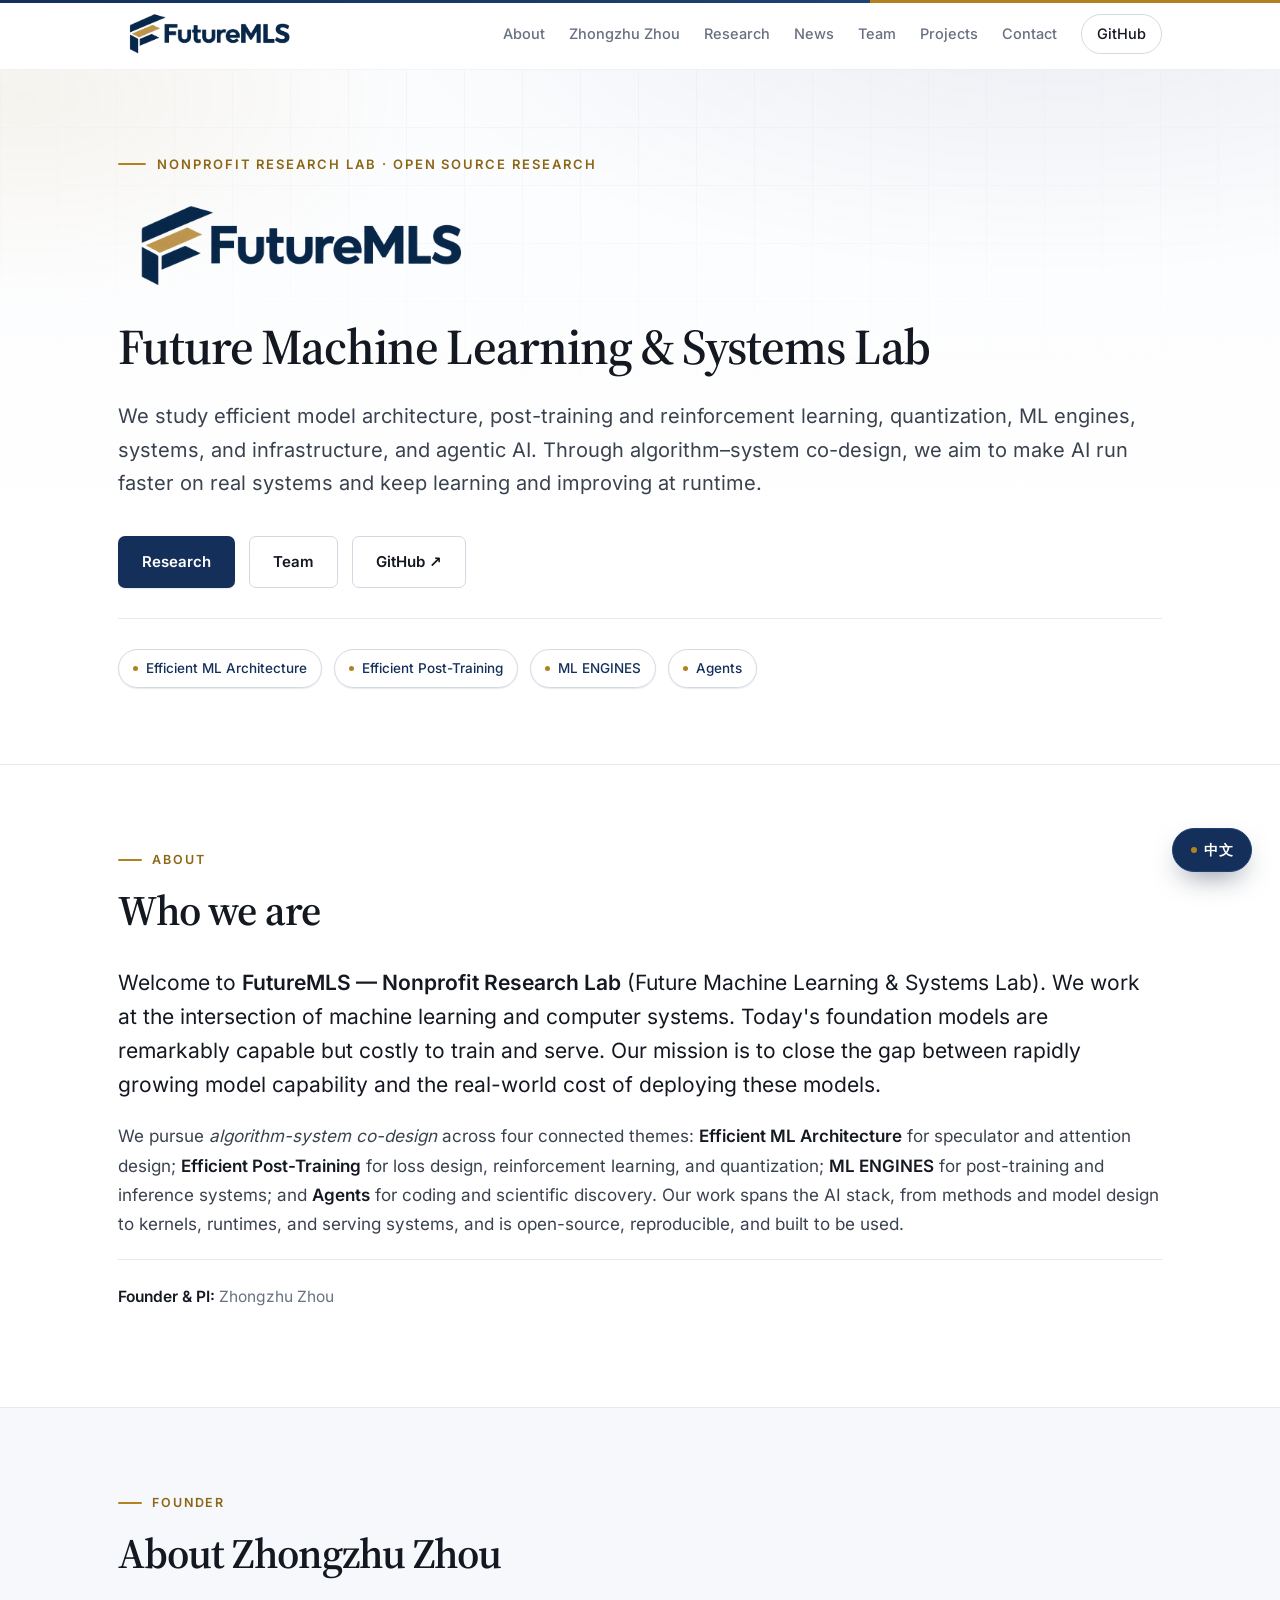
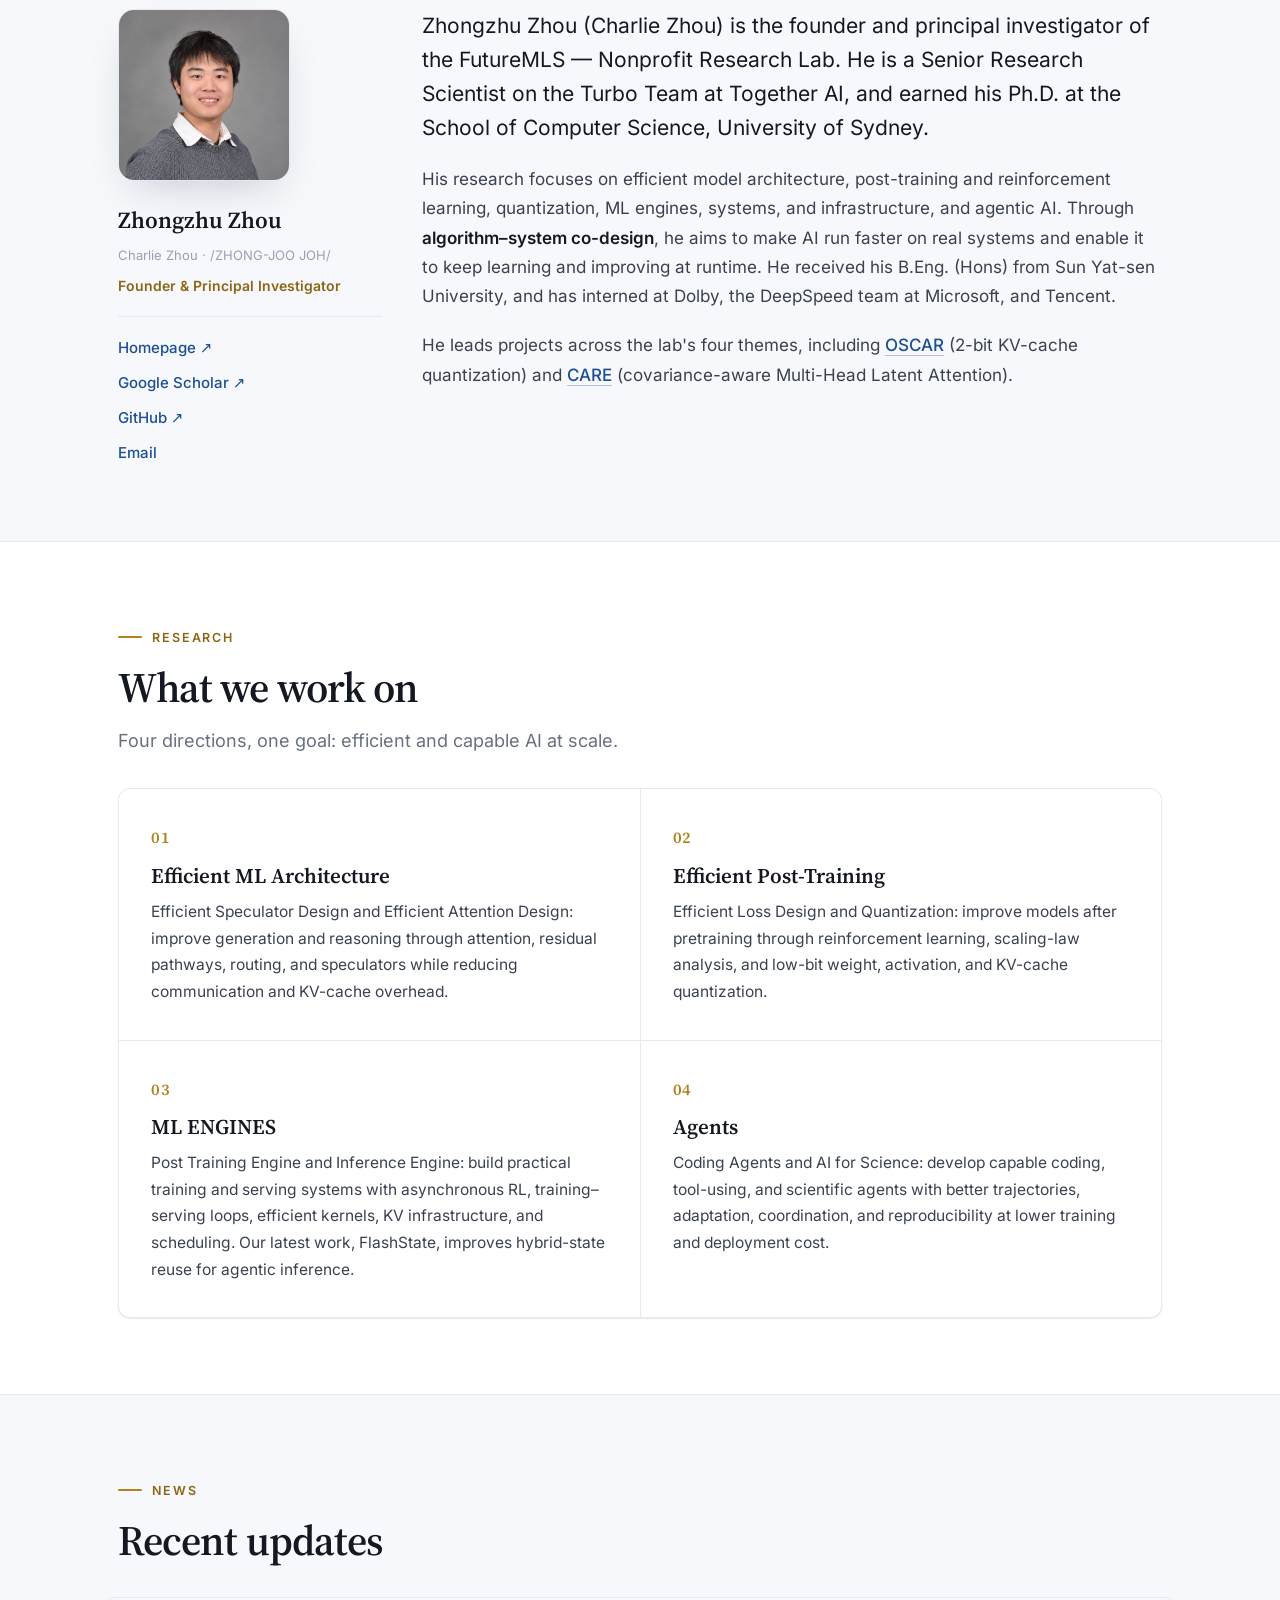
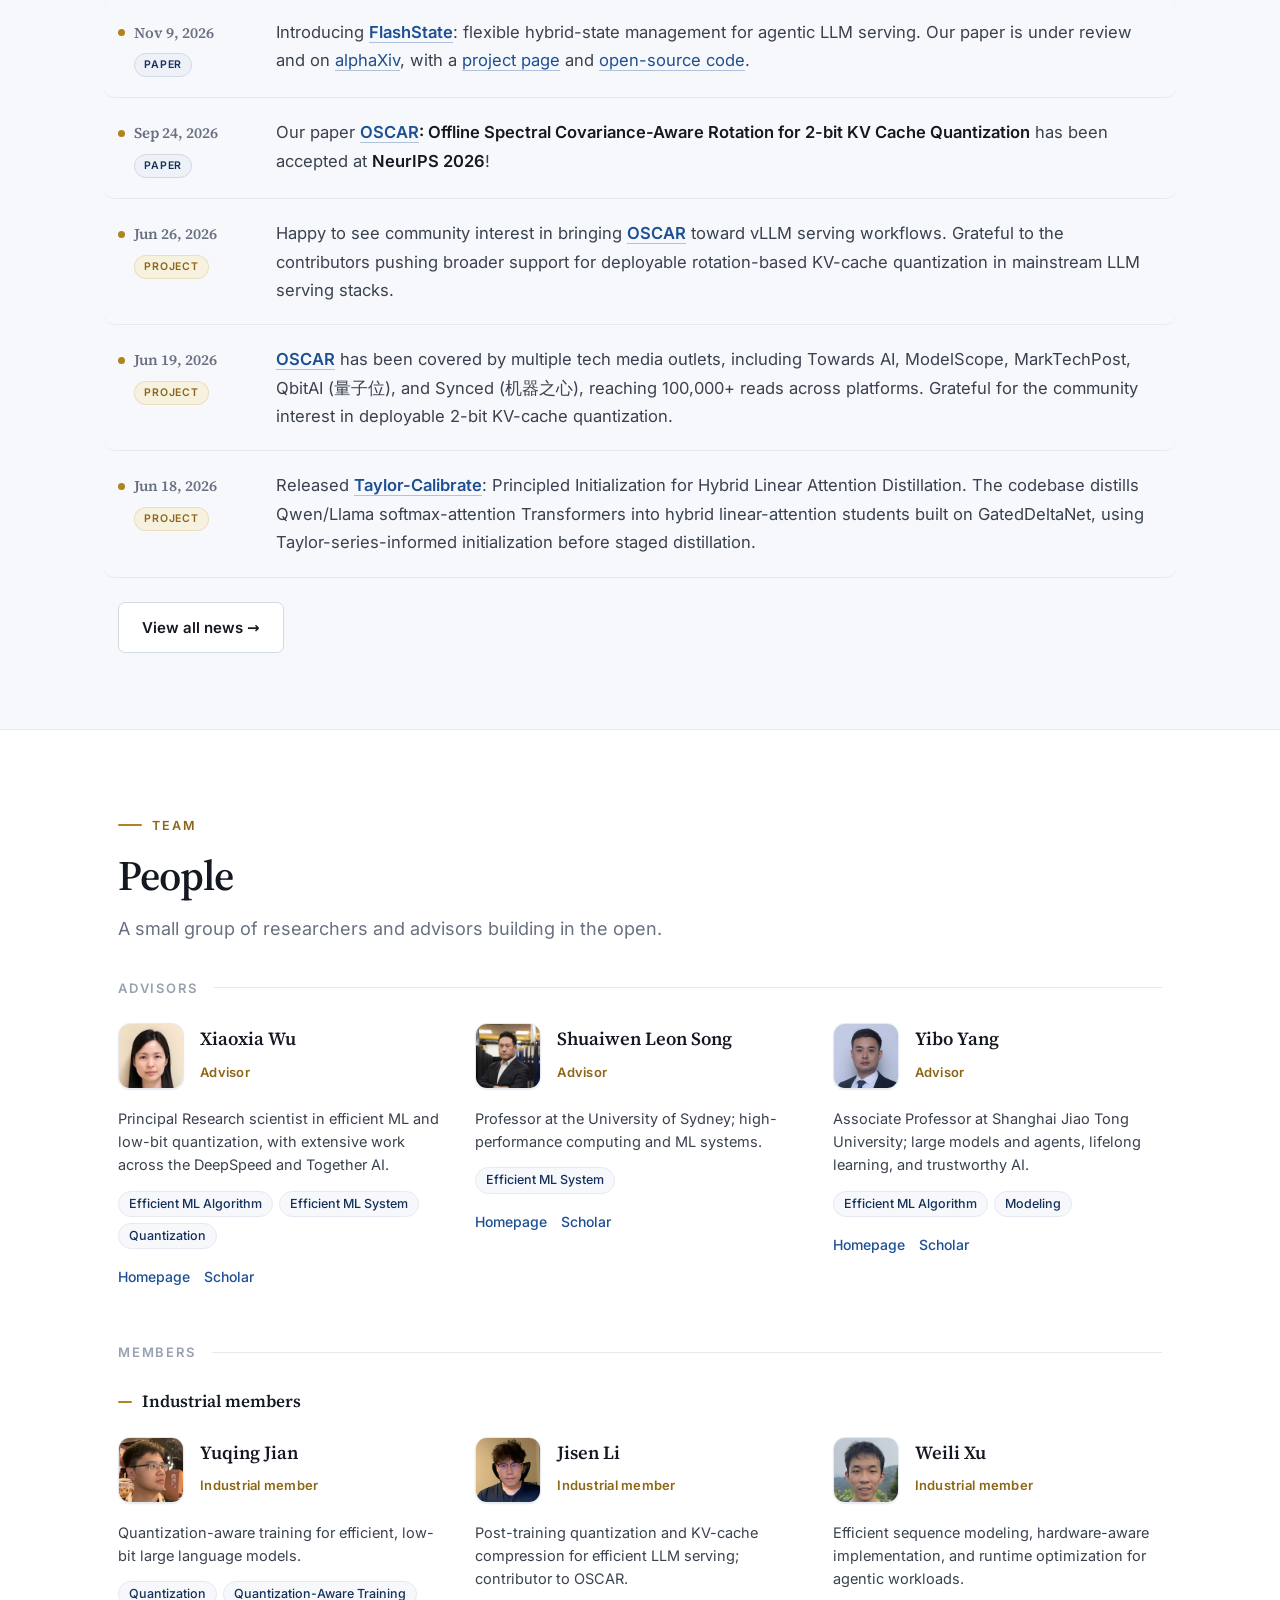
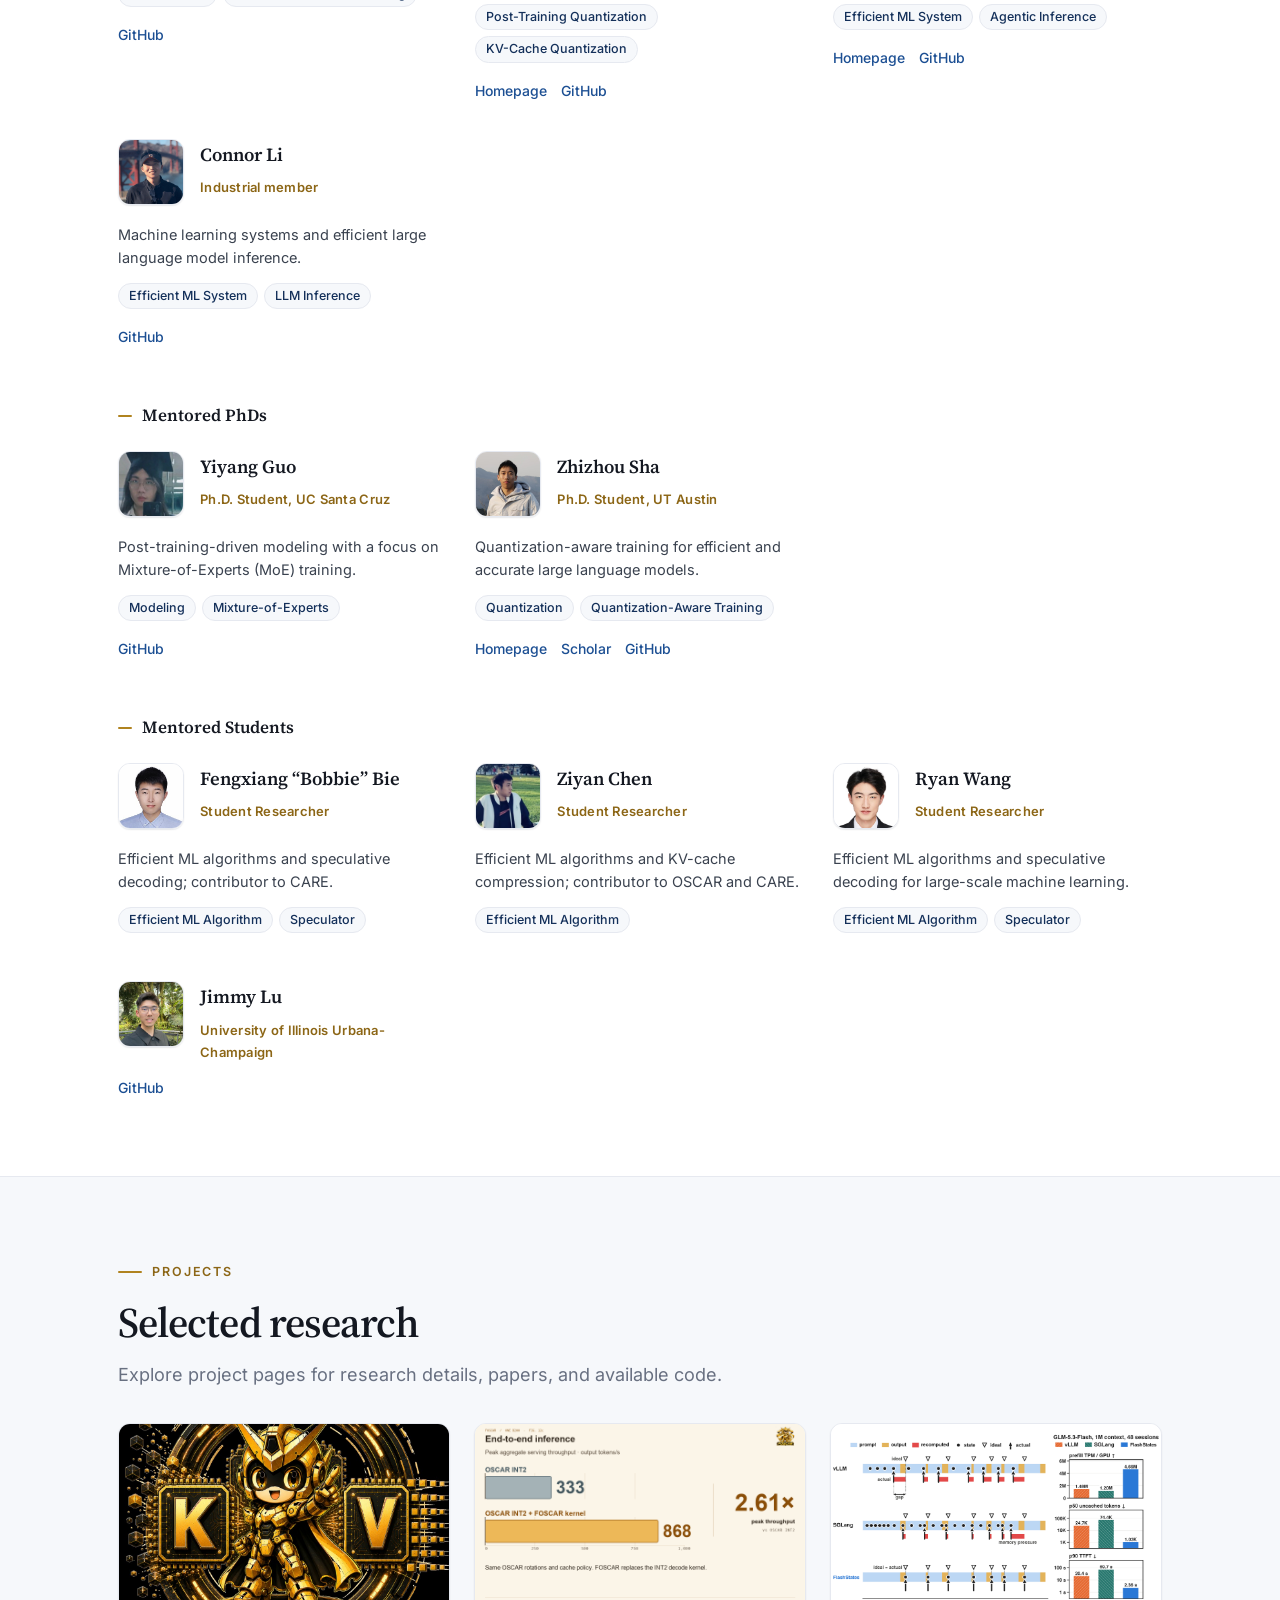
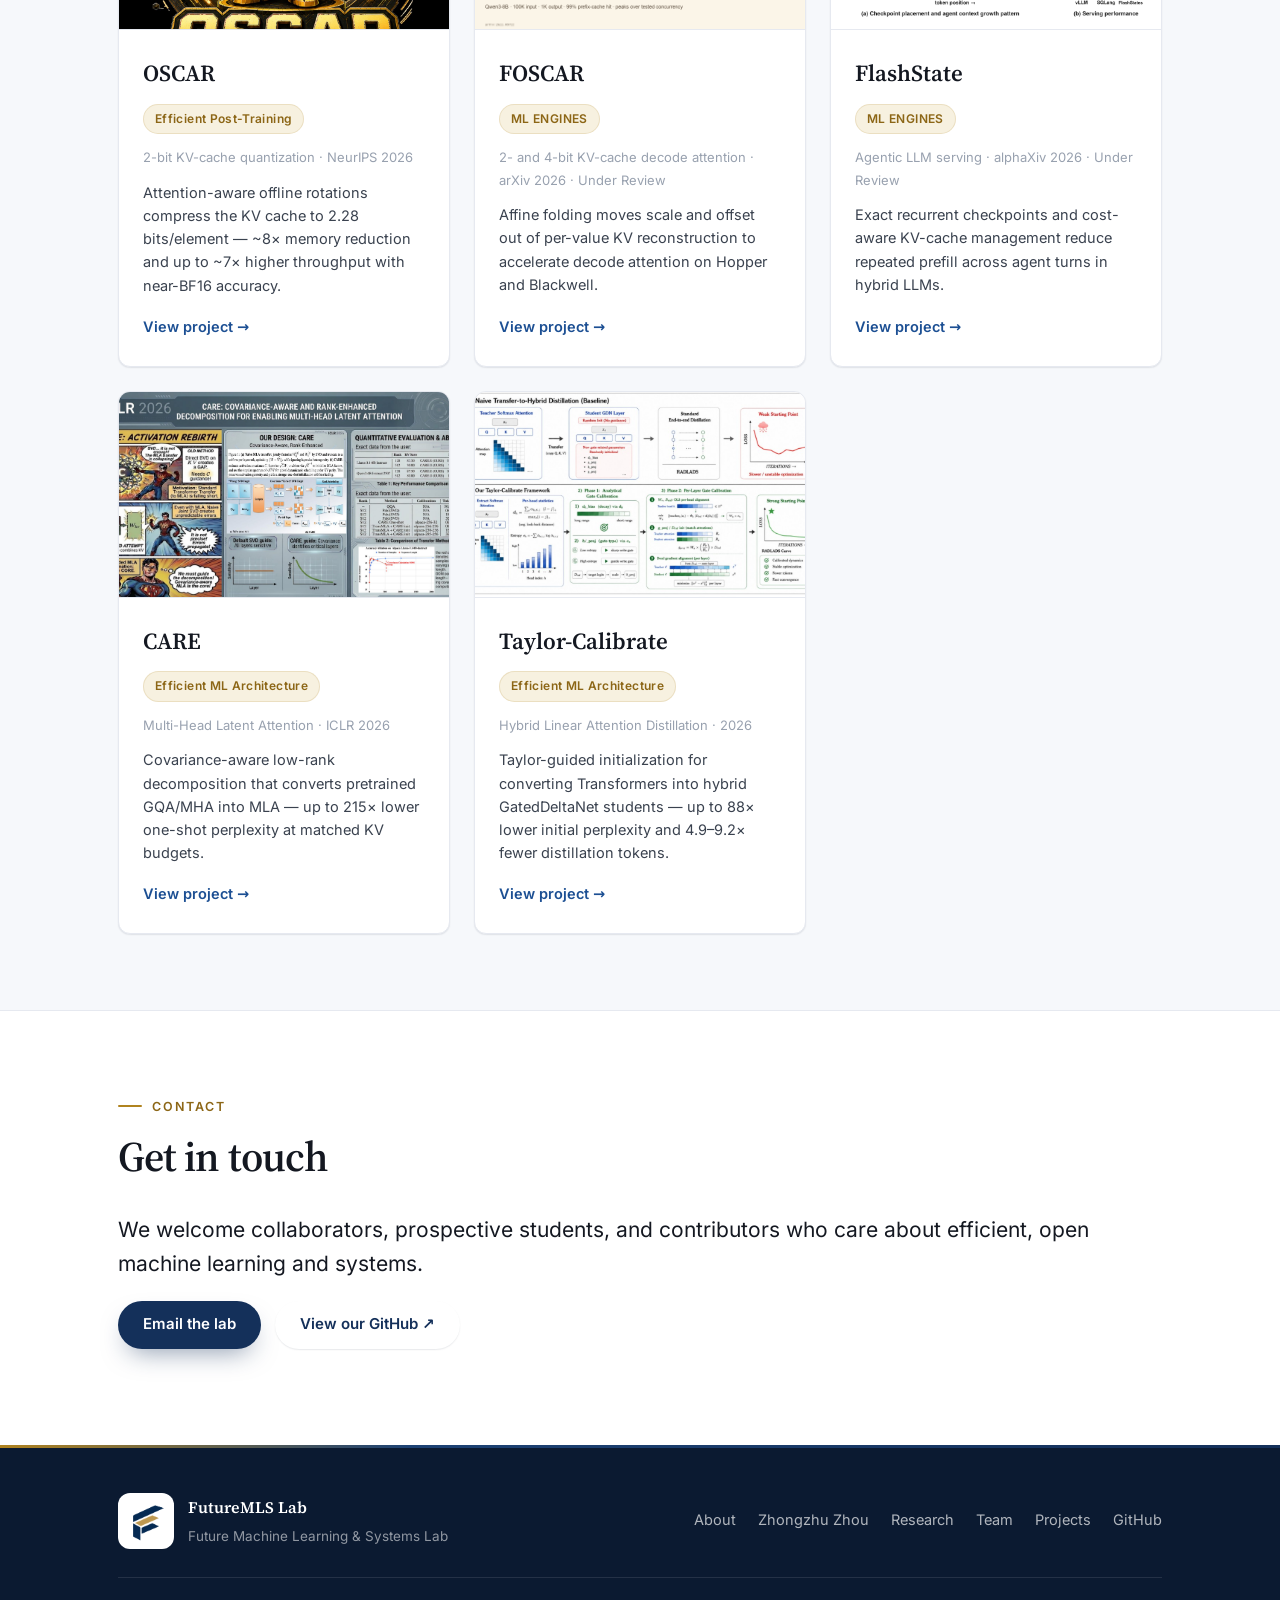
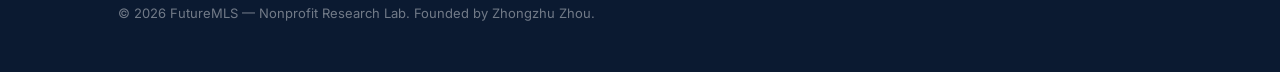
==== commit 3c1d7281: "Mark FOSCAR and FlashState under review" ====
--- a/index.html
+++ b/index.html
@@ -244,8 +244,8 @@
           <span class="news__cat news__cat--paper" data-i18n="en">Paper</span>
           <span class="news__cat news__cat--paper" data-i18n="zh">论文</span>
         </div>
-        <p class="news__text" data-i18n="en">Introducing <strong><a href="projects/flashstate.html">FlashState</a></strong>: flexible hybrid-state management for agentic LLM serving. Our paper is now on <a href="https://www.alphaxiv.org/abs/2611.flashstate" target="_blank" rel="noopener">alphaXiv</a>, with a <a href="https://flashstates.ai" target="_blank" rel="noopener">project page</a> and <a href="https://github.com/FutureMLS-Lab/FlashStates" target="_blank" rel="noopener">open-source code</a>.</p>
-        <p class="news__text" data-i18n="zh">发布 <strong><a href="projects/flashstate.html">FlashState</a></strong>：面向智能体 LLM 服务的灵活混合状态管理系统。论文已上线 <a href="https://www.alphaxiv.org/abs/2611.flashstate" target="_blank" rel="noopener">alphaXiv</a>，并提供<a href="https://flashstates.ai" target="_blank" rel="noopener">项目主页</a>与<a href="https://github.com/FutureMLS-Lab/FlashStates" target="_blank" rel="noopener">开源代码</a>。</p>
+        <p class="news__text" data-i18n="en">Introducing <strong><a href="projects/flashstate.html">FlashState</a></strong>: flexible hybrid-state management for agentic LLM serving. Our paper is under review and on <a href="https://www.alphaxiv.org/abs/2611.flashstate" target="_blank" rel="noopener">alphaXiv</a>, with a <a href="https://flashstates.ai" target="_blank" rel="noopener">project page</a> and <a href="https://github.com/FutureMLS-Lab/FlashStates" target="_blank" rel="noopener">open-source code</a>.</p>
+        <p class="news__text" data-i18n="zh">发布 <strong><a href="projects/flashstate.html">FlashState</a></strong>：面向智能体 LLM 服务的灵活混合状态管理系统。论文正在审稿，已上线 <a href="https://www.alphaxiv.org/abs/2611.flashstate" target="_blank" rel="noopener">alphaXiv</a>，并提供<a href="https://flashstates.ai" target="_blank" rel="noopener">项目主页</a>与<a href="https://github.com/FutureMLS-Lab/FlashStates" target="_blank" rel="noopener">开源代码</a>。</p>
       </li>
 
       <li class="news__item reveal">
@@ -632,7 +632,7 @@
               <h3 class="project__name">FOSCAR</h3>
               <span class="project__tag">ML ENGINES</span>
             </div>
-            <p class="project__venue">2- and 4-bit KV-cache decode attention · arXiv 2026</p>
+            <p class="project__venue">2- and 4-bit KV-cache decode attention · arXiv 2026 · Under Review</p>
             <p class="project__desc">Affine folding moves scale and offset out of per-value KV reconstruction to accelerate decode attention on Hopper and Blackwell.</p>
             <span class="project__link" data-i18n="en">View project →</span>
             <span class="project__link" data-i18n="zh">查看项目 →</span>
@@ -648,7 +648,7 @@
               <h3 class="project__name">FlashState</h3>
               <span class="project__tag">ML ENGINES</span>
             </div>
-            <p class="project__venue">Agentic LLM serving · alphaXiv 2026</p>
+            <p class="project__venue">Agentic LLM serving · alphaXiv 2026 · Under Review</p>
             <p class="project__desc">Exact recurrent checkpoints and cost-aware KV-cache management reduce repeated prefill across agent turns in hybrid LLMs.</p>
             <span class="project__link" data-i18n="en">View project →</span>
             <span class="project__link" data-i18n="zh">查看项目 →</span>
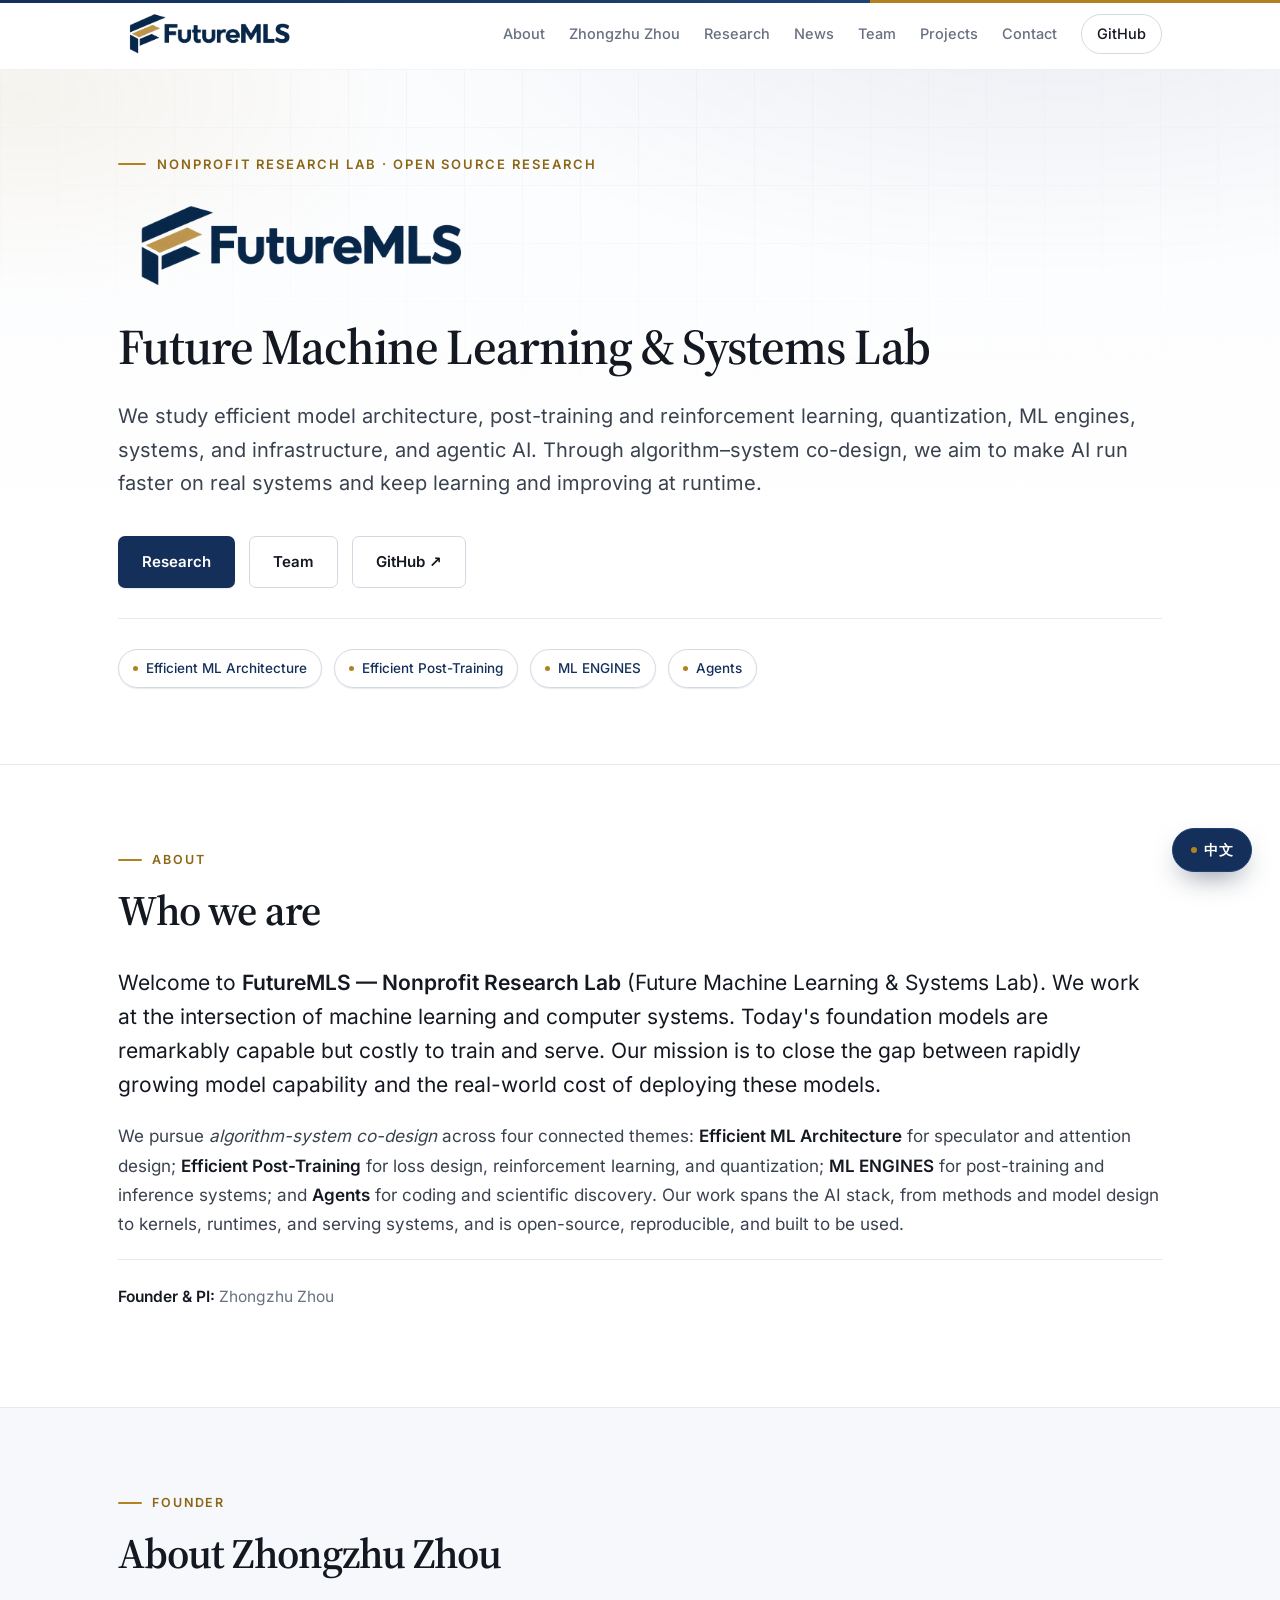
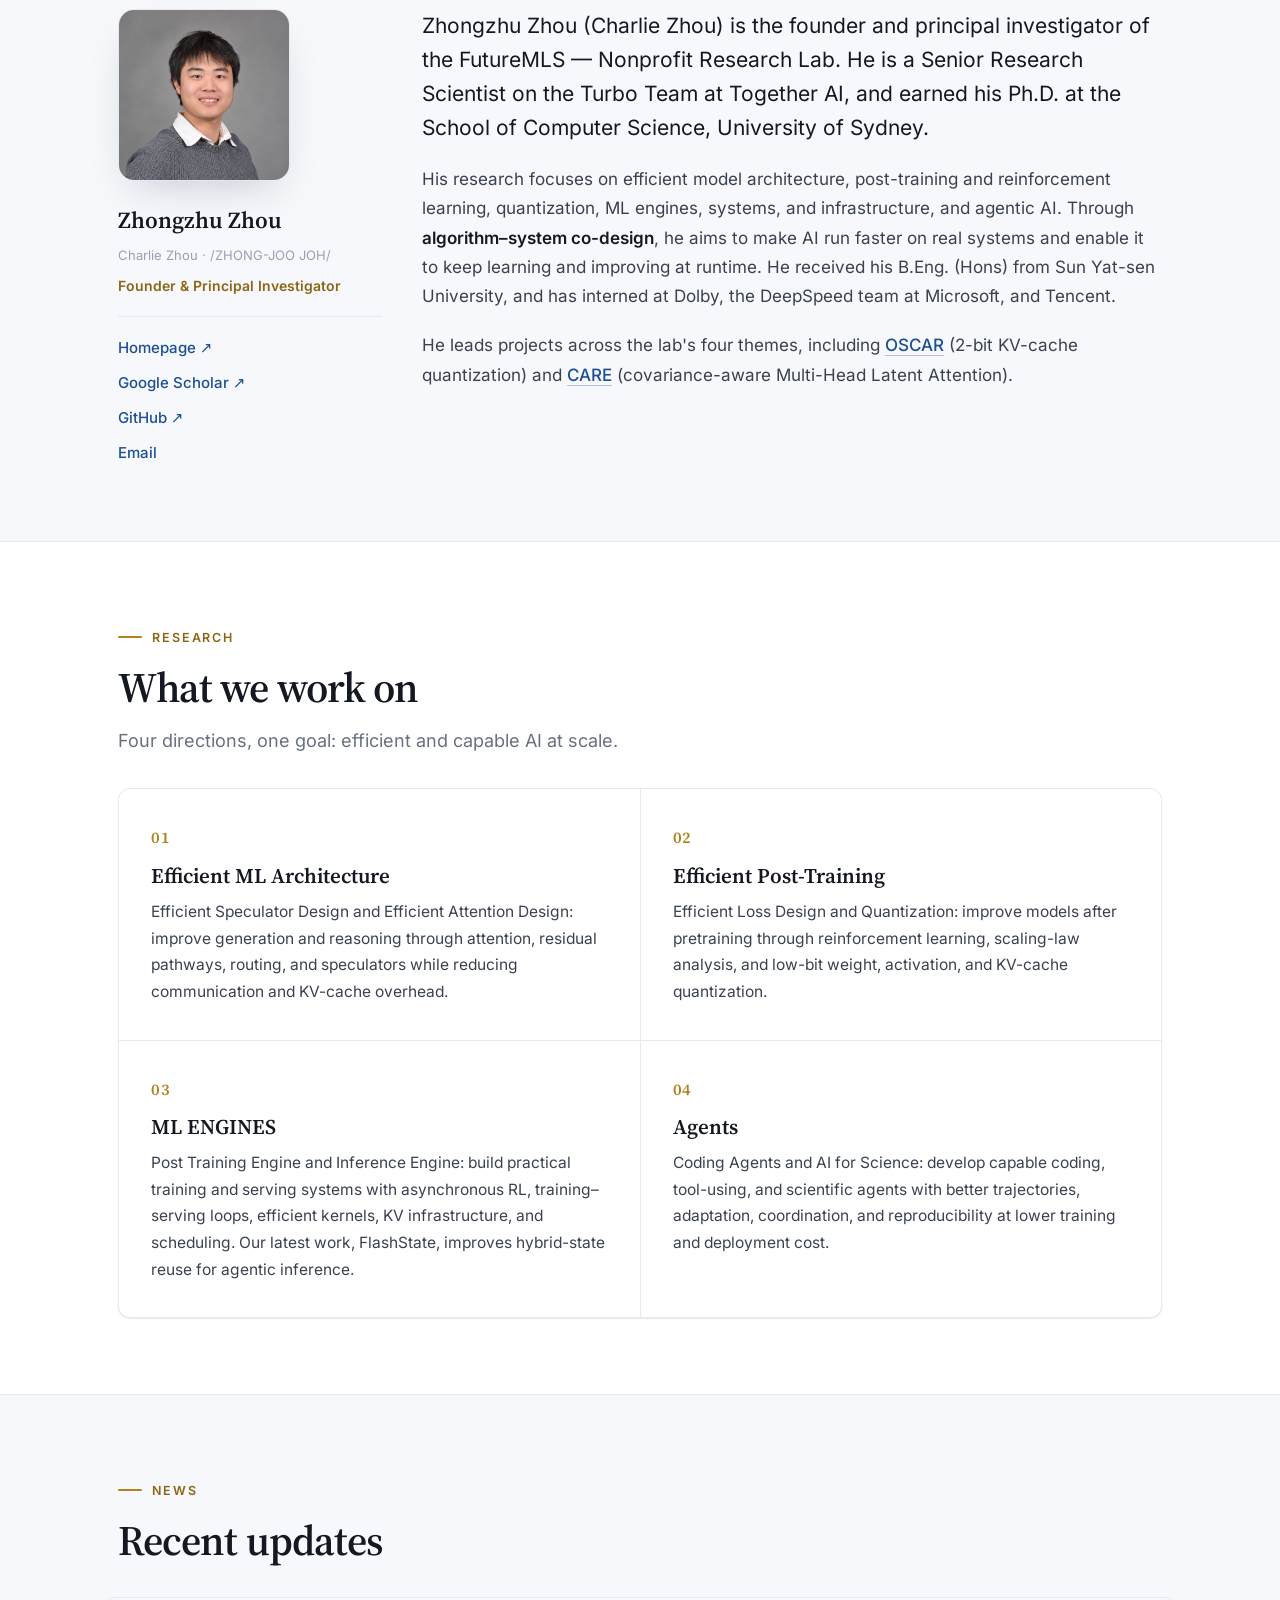
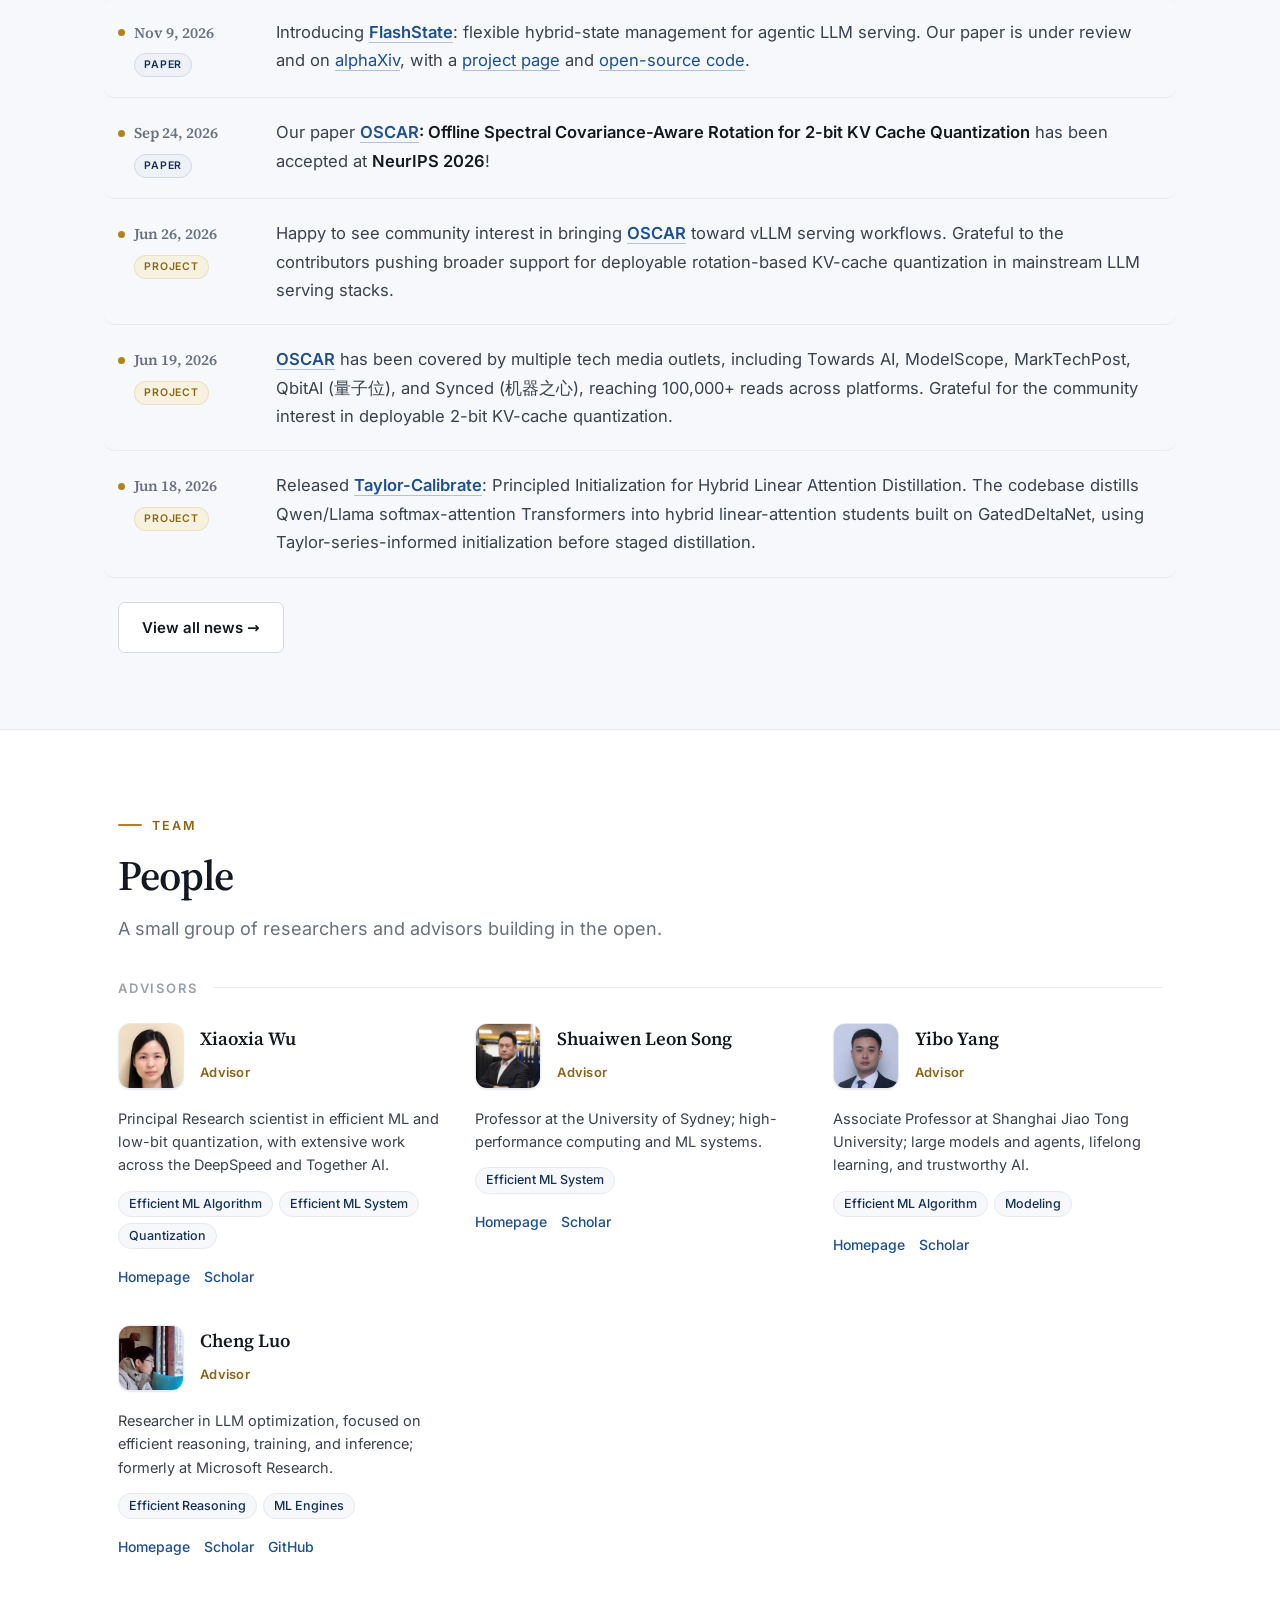
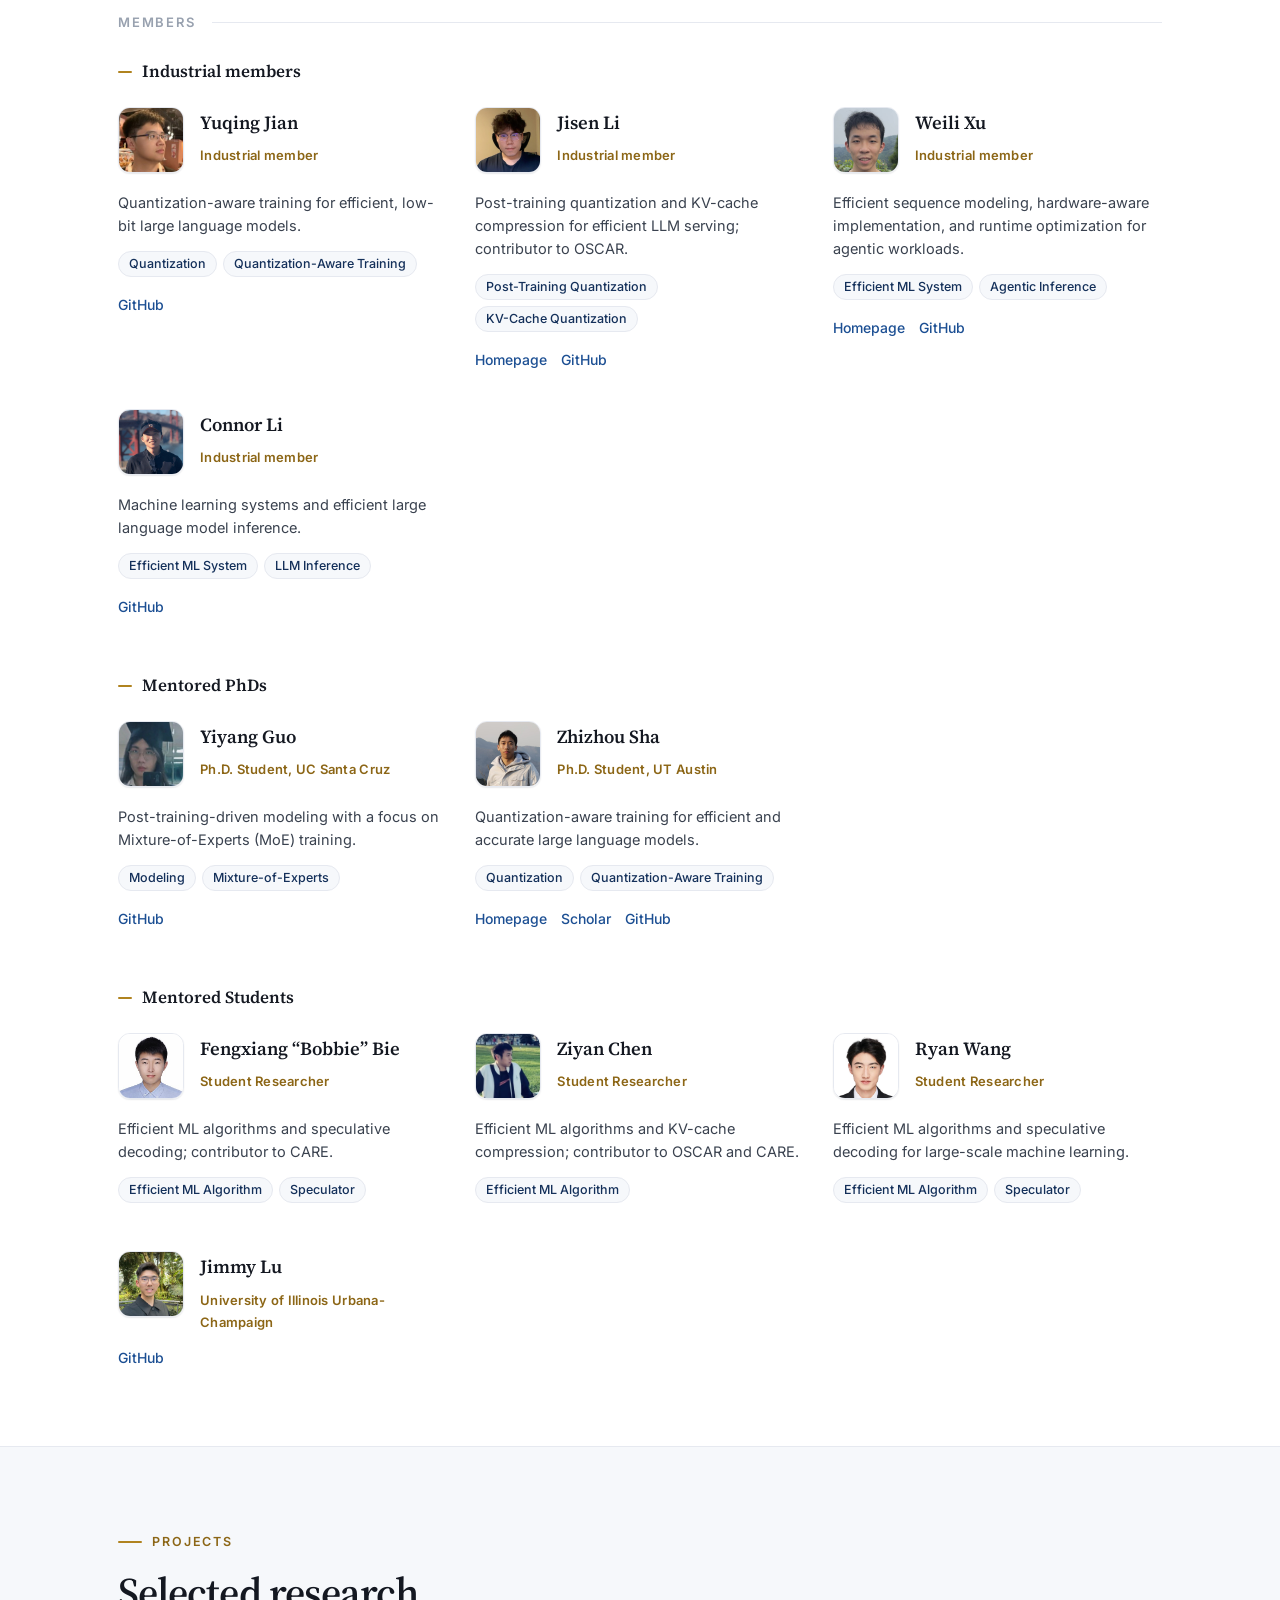
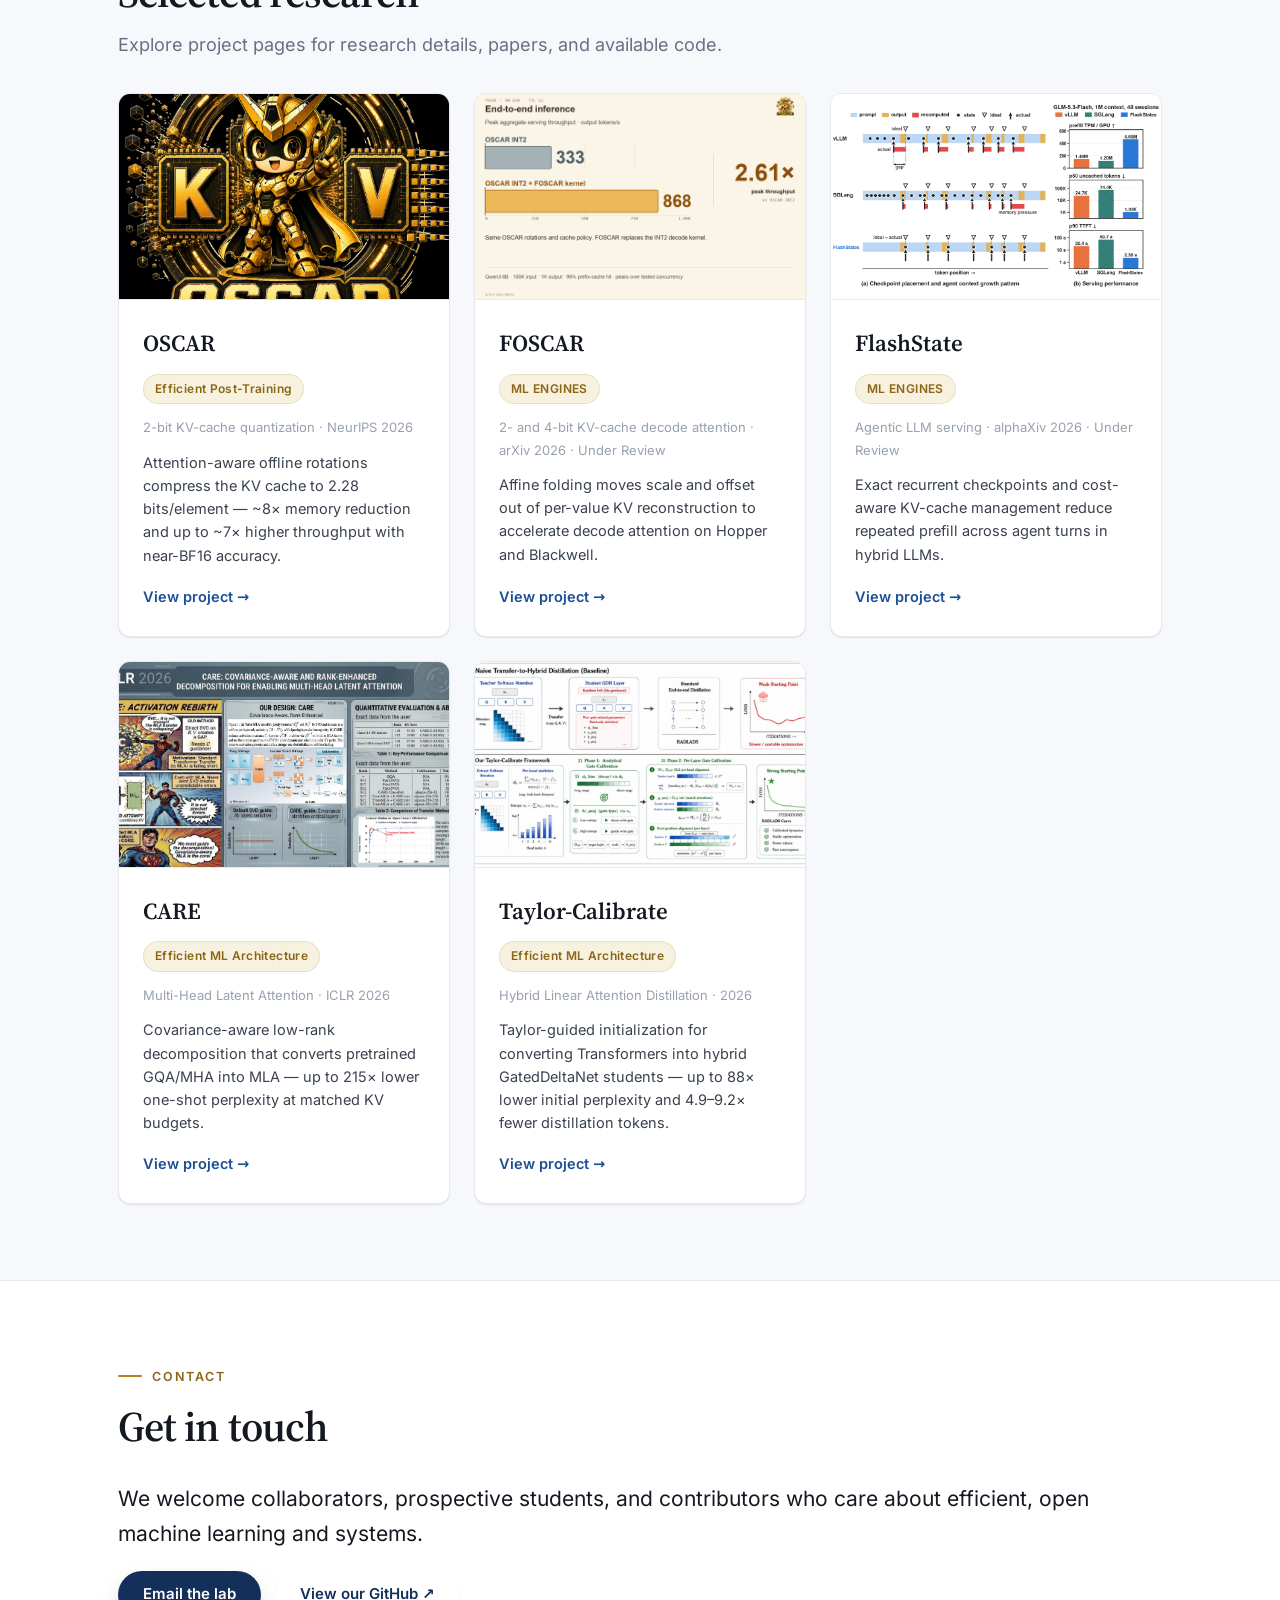
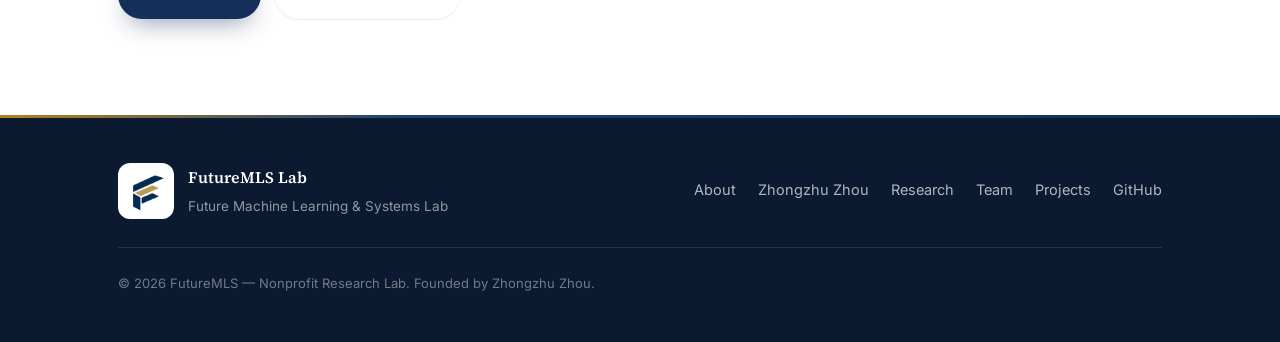
==== commit 0522edee: "Add Cheng Luo as FutureMLS advisor" ====
--- a/index.html
+++ b/index.html
@@ -407,6 +407,26 @@
             </div>
           </div>
         </article>
+
+        <article class="person reveal">
+          <img class="person__photo" src="assets/img/people/cheng-luo.jpg" alt="Cheng Luo" />
+          <div class="person__info">
+            <h4 class="person__name">Cheng Luo</h4>
+            <p class="person__role" data-i18n="en">Advisor</p>
+            <p class="person__role" data-i18n="zh">顾问</p>
+            <p class="person__bio" data-i18n="en">Researcher in LLM optimization, focused on efficient reasoning, training, and inference; formerly at Microsoft Research.</p>
+            <p class="person__bio" data-i18n="zh">大模型优化研究者，聚焦高效推理、训练与推断；曾任职于微软研究院。</p>
+            <ul class="person__tags">
+              <li>Efficient Reasoning</li>
+              <li>ML Engines</li>
+            </ul>
+            <div class="person__links">
+              <a href="https://wdlctc.github.io/" target="_blank" rel="noopener"><span data-i18n="en">Homepage</span><span data-i18n="zh">主页</span></a>
+              <a href="https://scholar.google.com/citations?user=jmCDQGoAAAAJ" target="_blank" rel="noopener">Scholar</a>
+              <a href="https://github.com/wdlctc" target="_blank" rel="noopener">GitHub</a>
+            </div>
+          </div>
+        </article>
       </div>
 
       <h3 class="team__group" data-i18n="en">Members</h3>
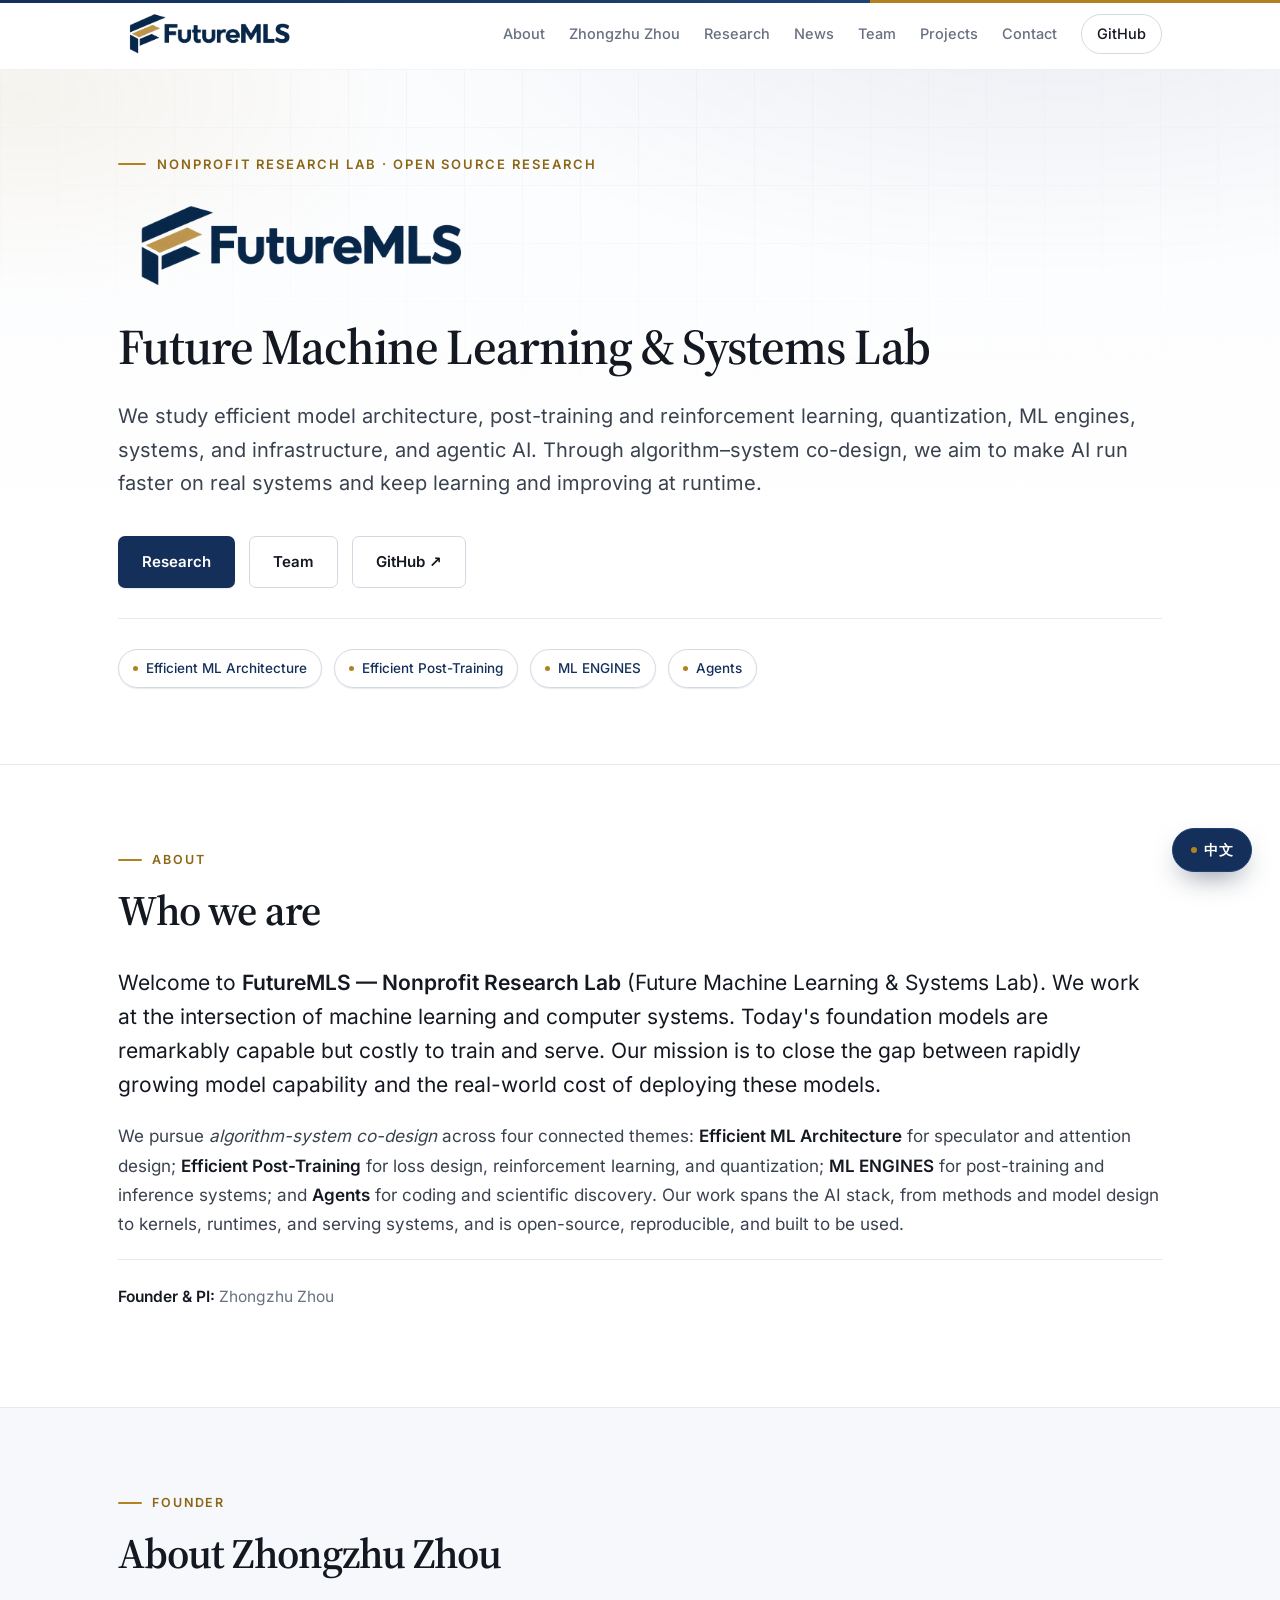
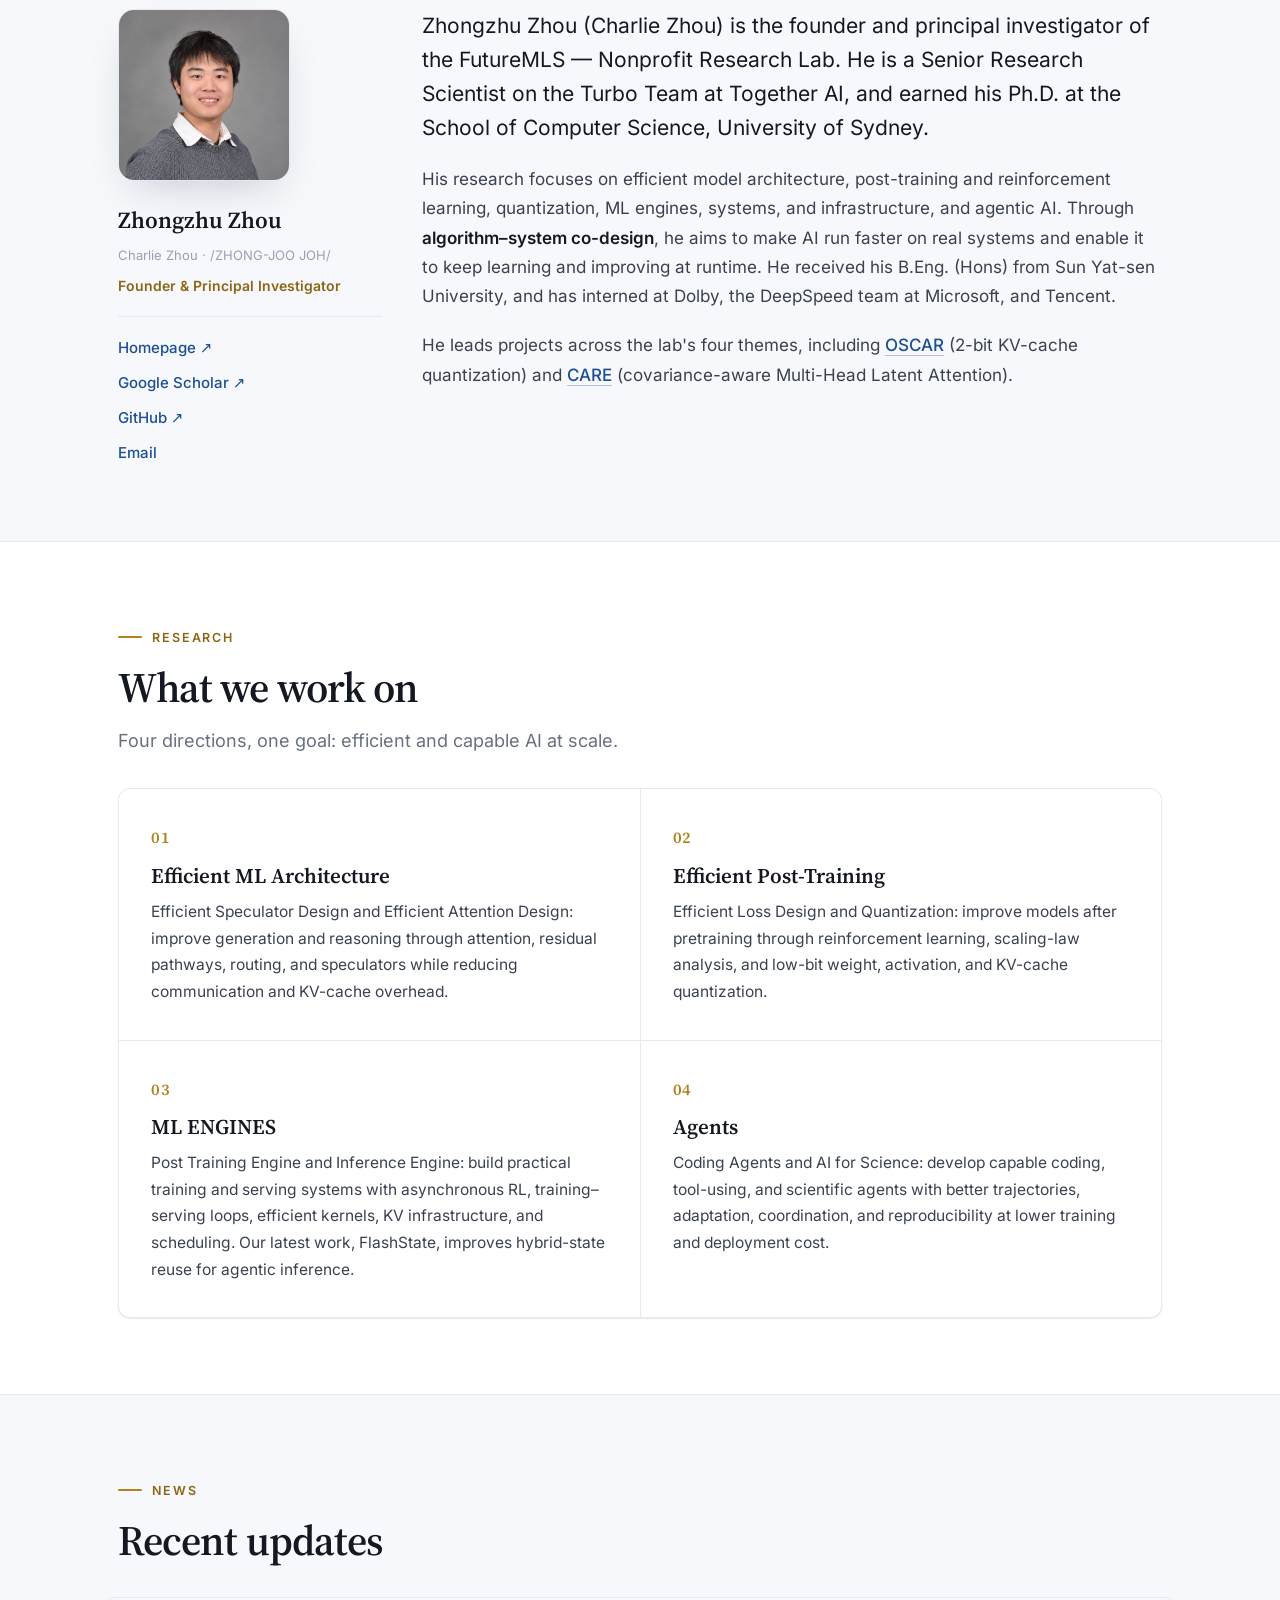
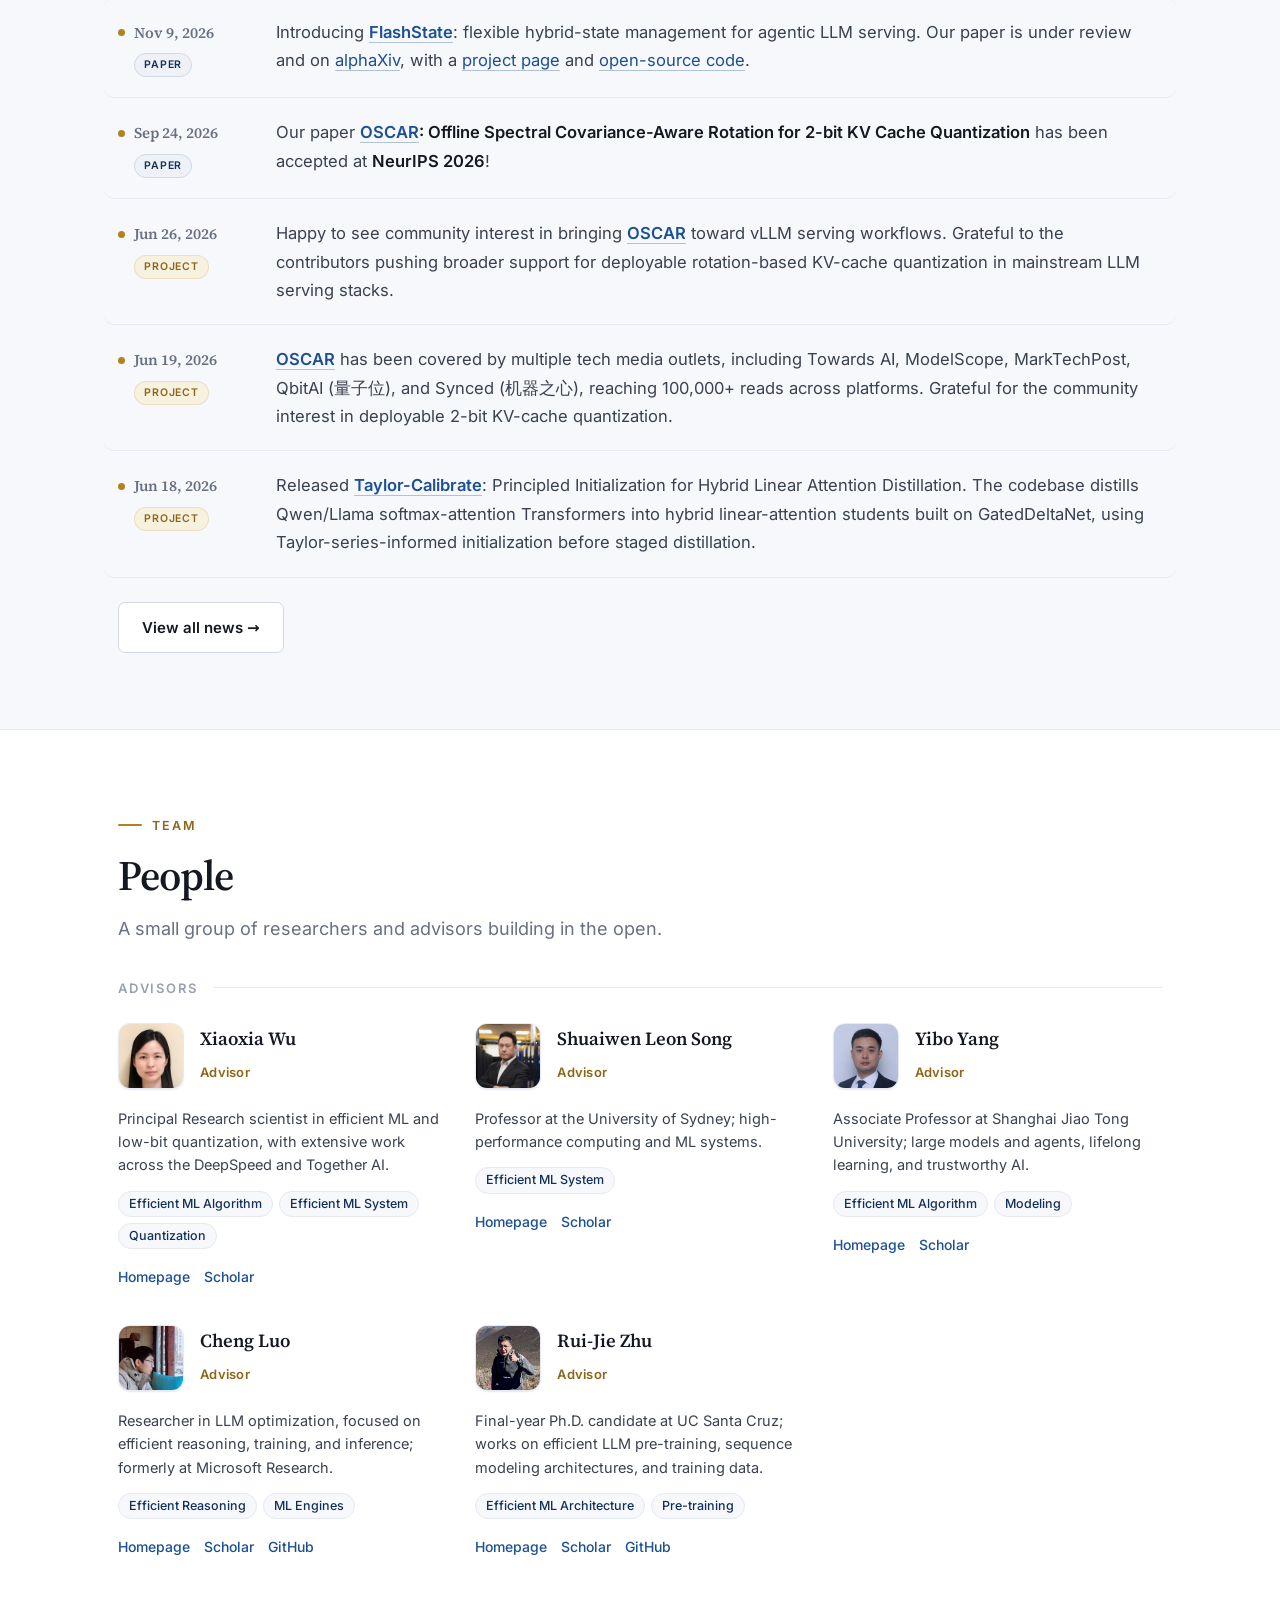
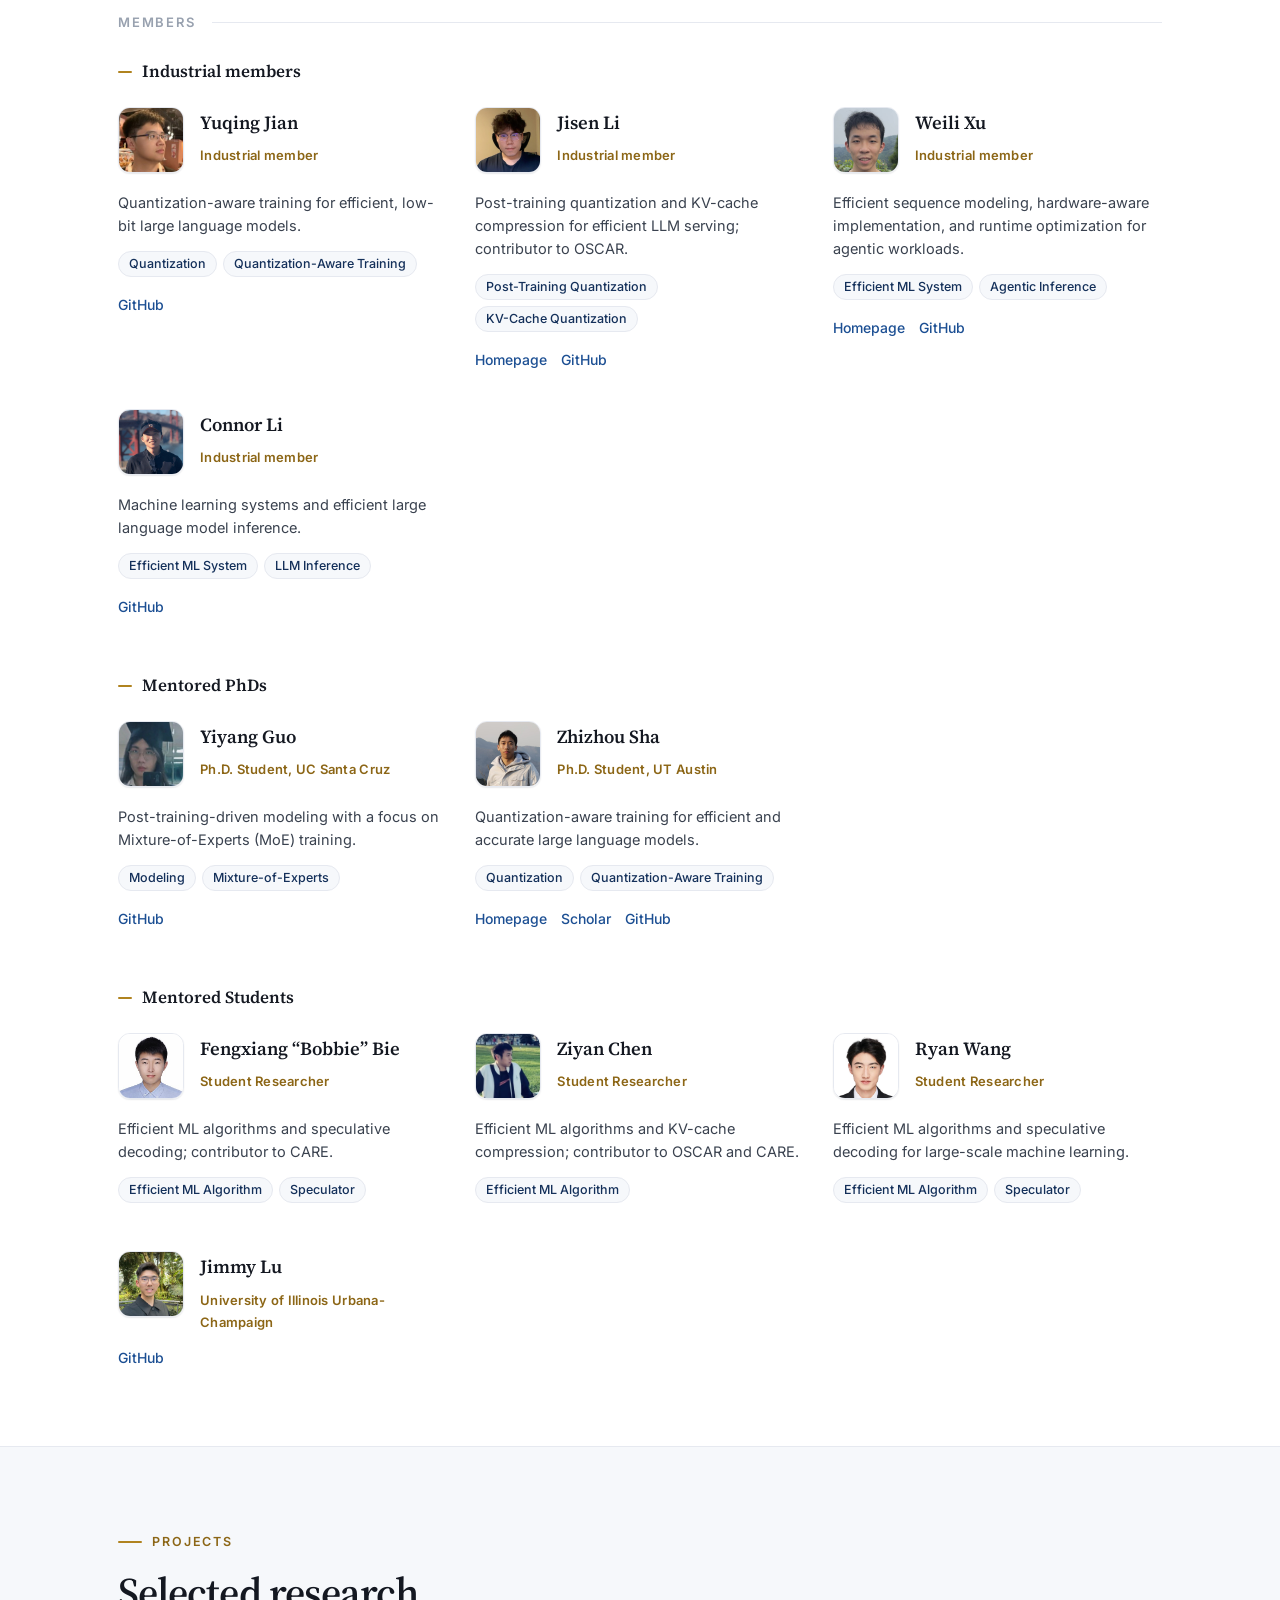
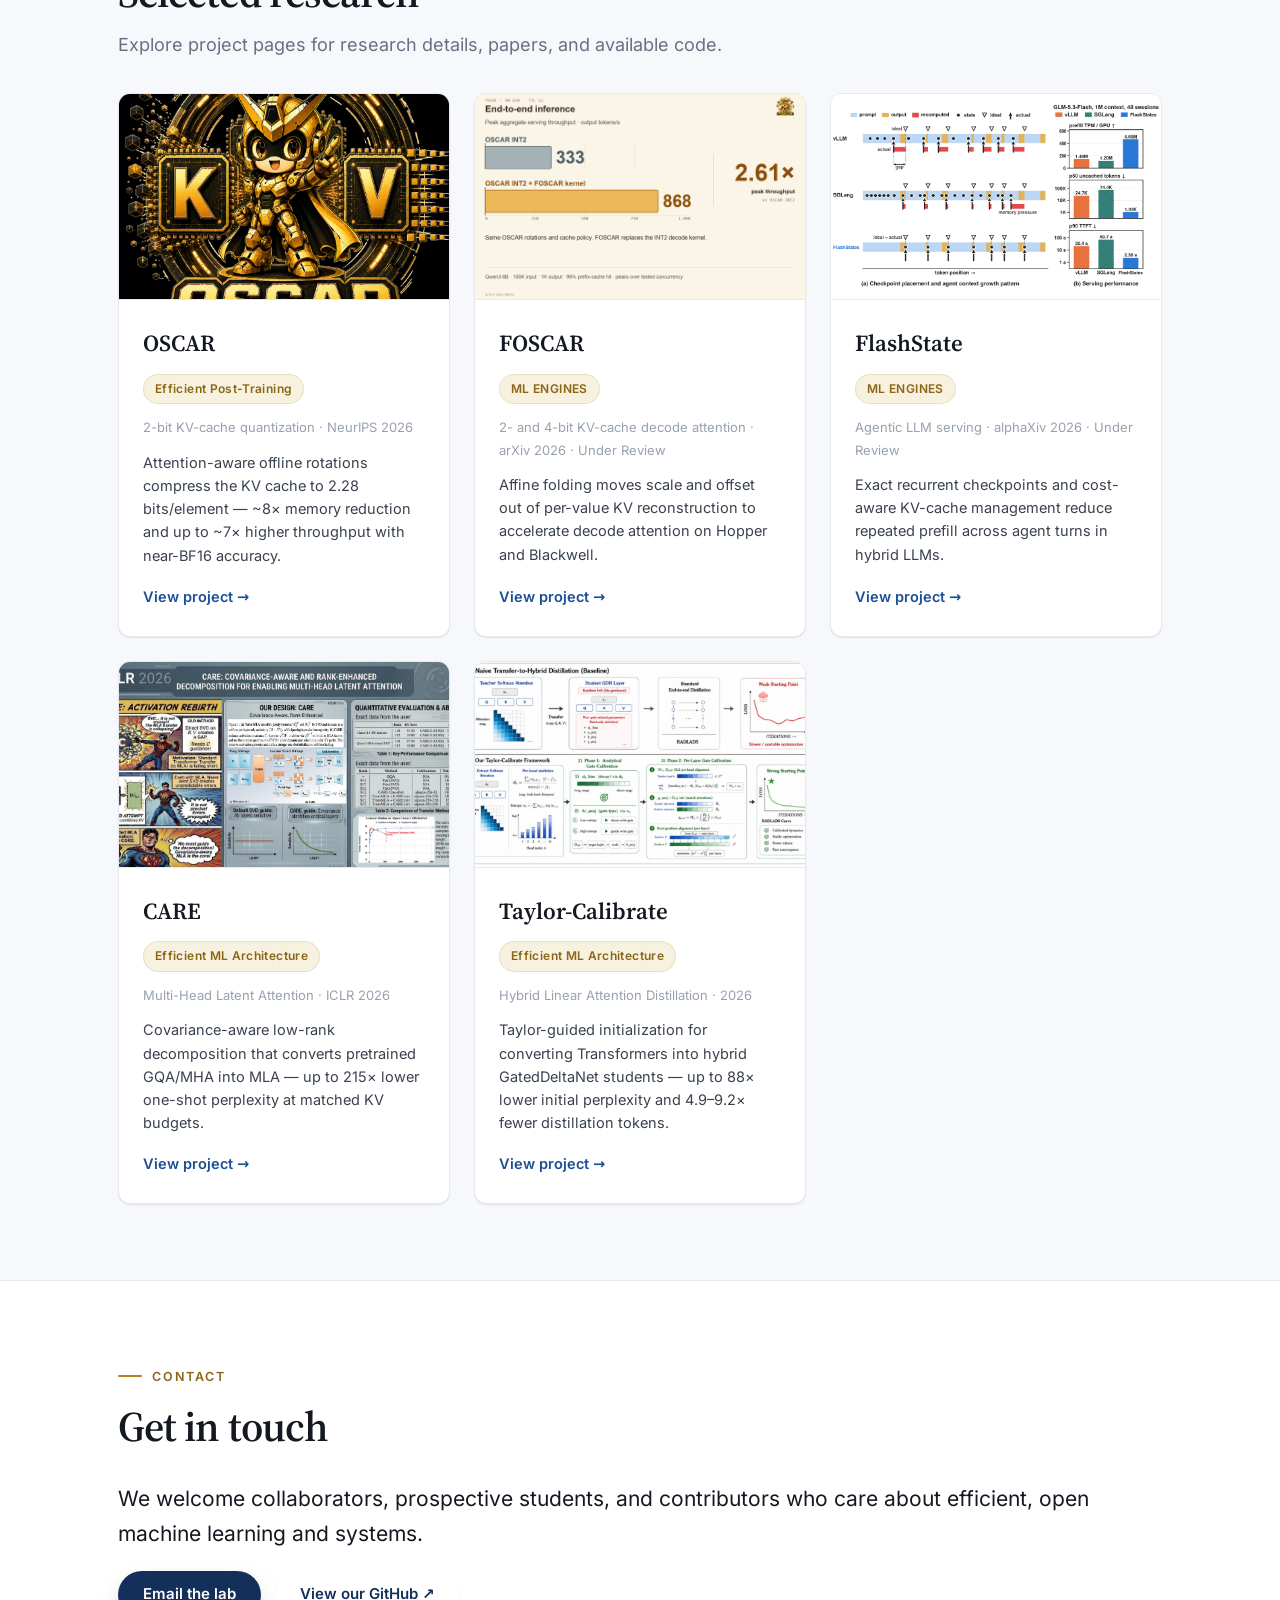
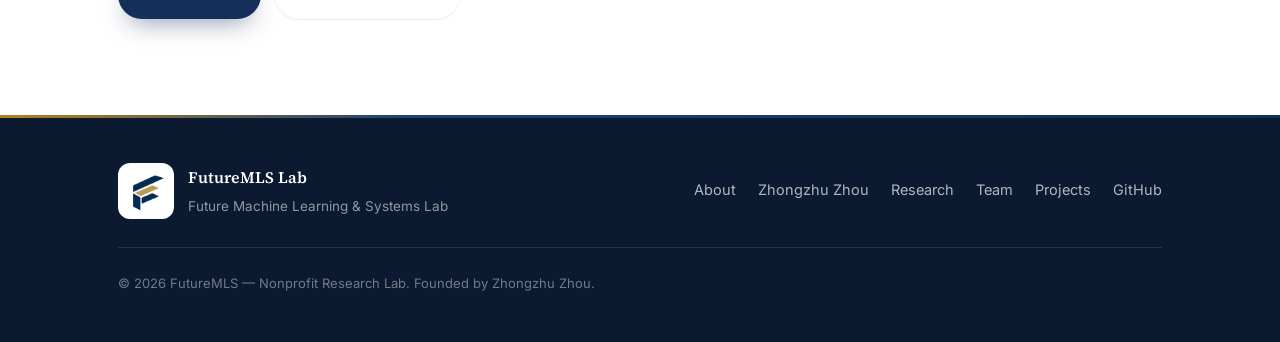
==== commit 97a86ff9: "Add Rui-Jie Zhu as an advisor" ====
--- a/index.html
+++ b/index.html
@@ -427,6 +427,25 @@
             </div>
           </div>
         </article>
+        <article class="person reveal">
+          <img class="person__photo" src="assets/img/people/ruijie-zhu.jpg" alt="Rui-Jie Zhu" />
+          <div class="person__info">
+            <h4 class="person__name">Rui-Jie Zhu</h4>
+            <p class="person__role" data-i18n="en">Advisor</p>
+            <p class="person__role" data-i18n="zh">顾问</p>
+            <p class="person__bio" data-i18n="en">Final-year Ph.D. candidate at UC Santa Cruz; works on efficient LLM pre-training, sequence modeling architectures, and training data.</p>
+            <p class="person__bio" data-i18n="zh">加州大学圣克鲁兹分校博士候选人，研究高效大模型预训练、序列建模架构与训练数据。</p>
+            <ul class="person__tags">
+              <li>Efficient ML Architecture</li>
+              <li>Pre-training</li>
+            </ul>
+            <div class="person__links">
+              <a href="https://ridgerzhu.com/" target="_blank" rel="noopener"><span data-i18n="en">Homepage</span><span data-i18n="zh">主页</span></a>
+              <a href="https://scholar.google.com/citations?user=08ITzJsAAAAJ" target="_blank" rel="noopener">Scholar</a>
+              <a href="https://github.com/ridgerchu" target="_blank" rel="noopener">GitHub</a>
+            </div>
+          </div>
+        </article>
       </div>
 
       <h3 class="team__group" data-i18n="en">Members</h3>
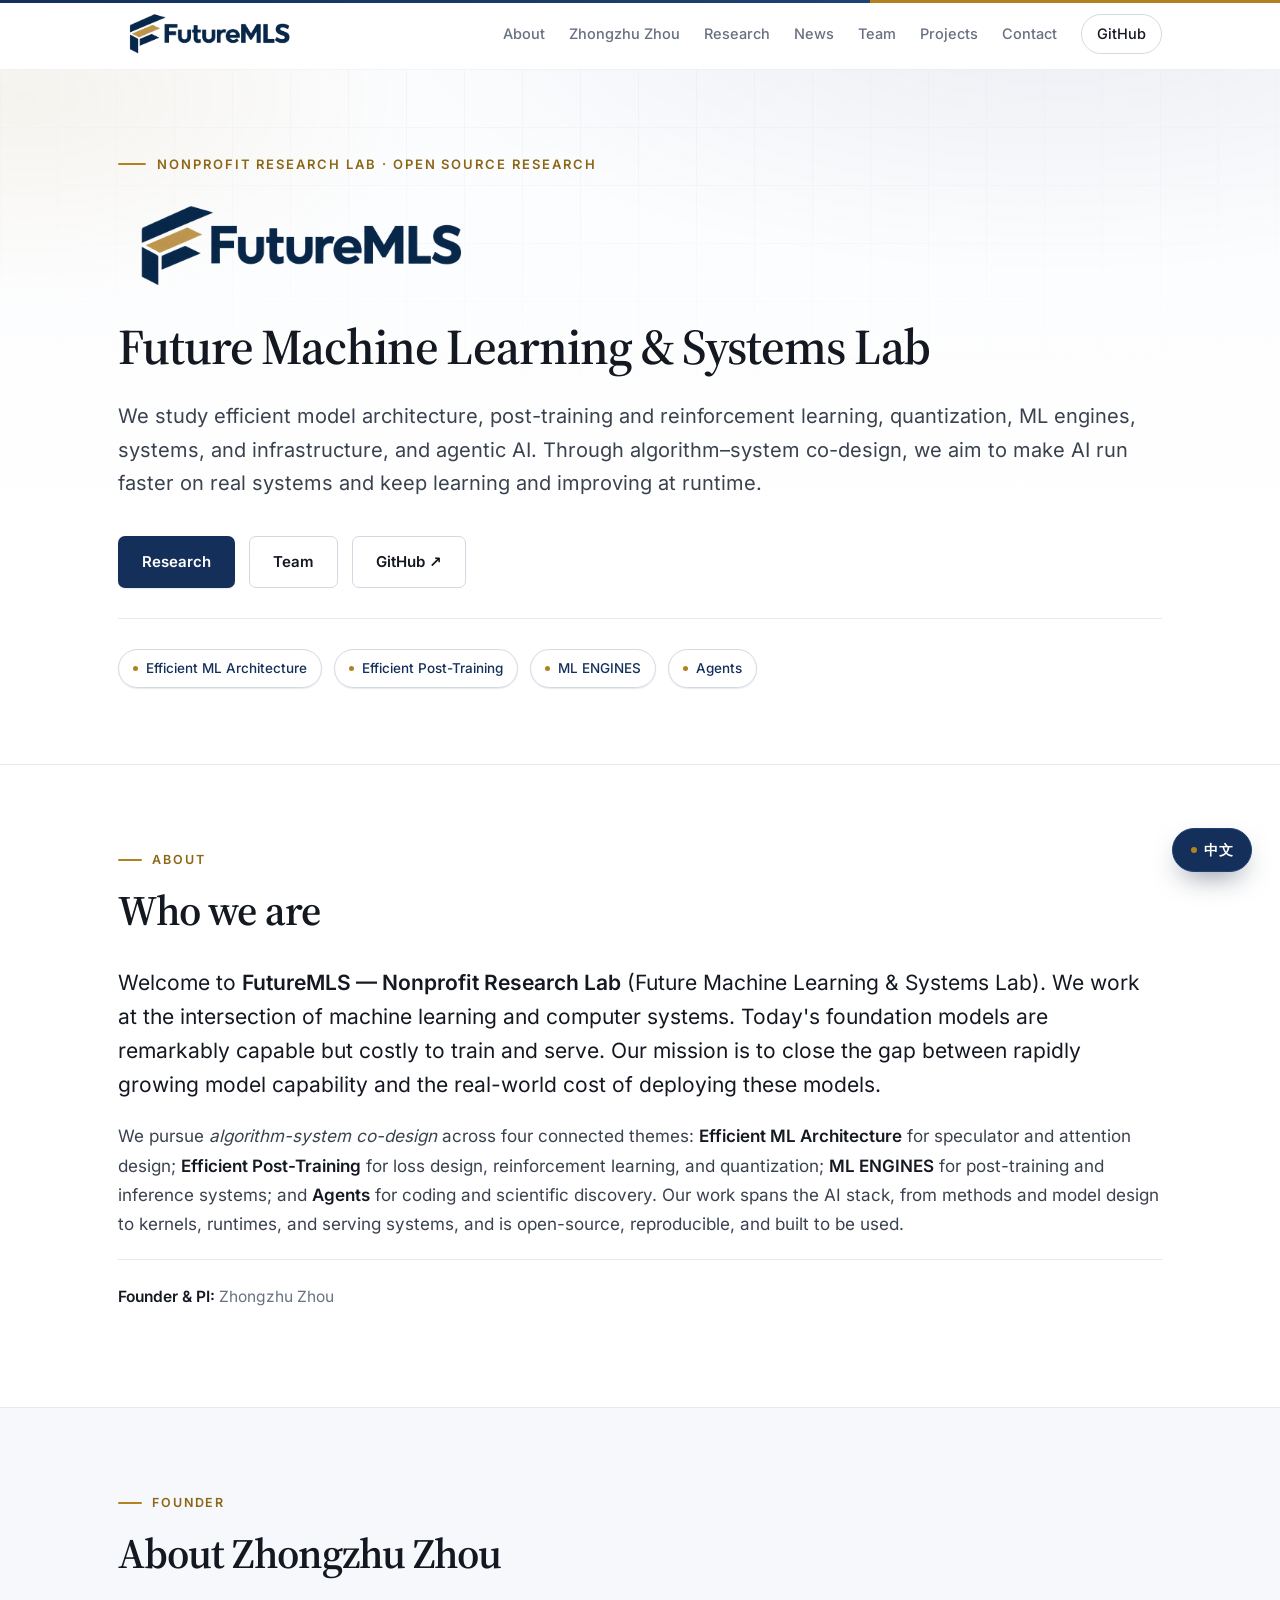
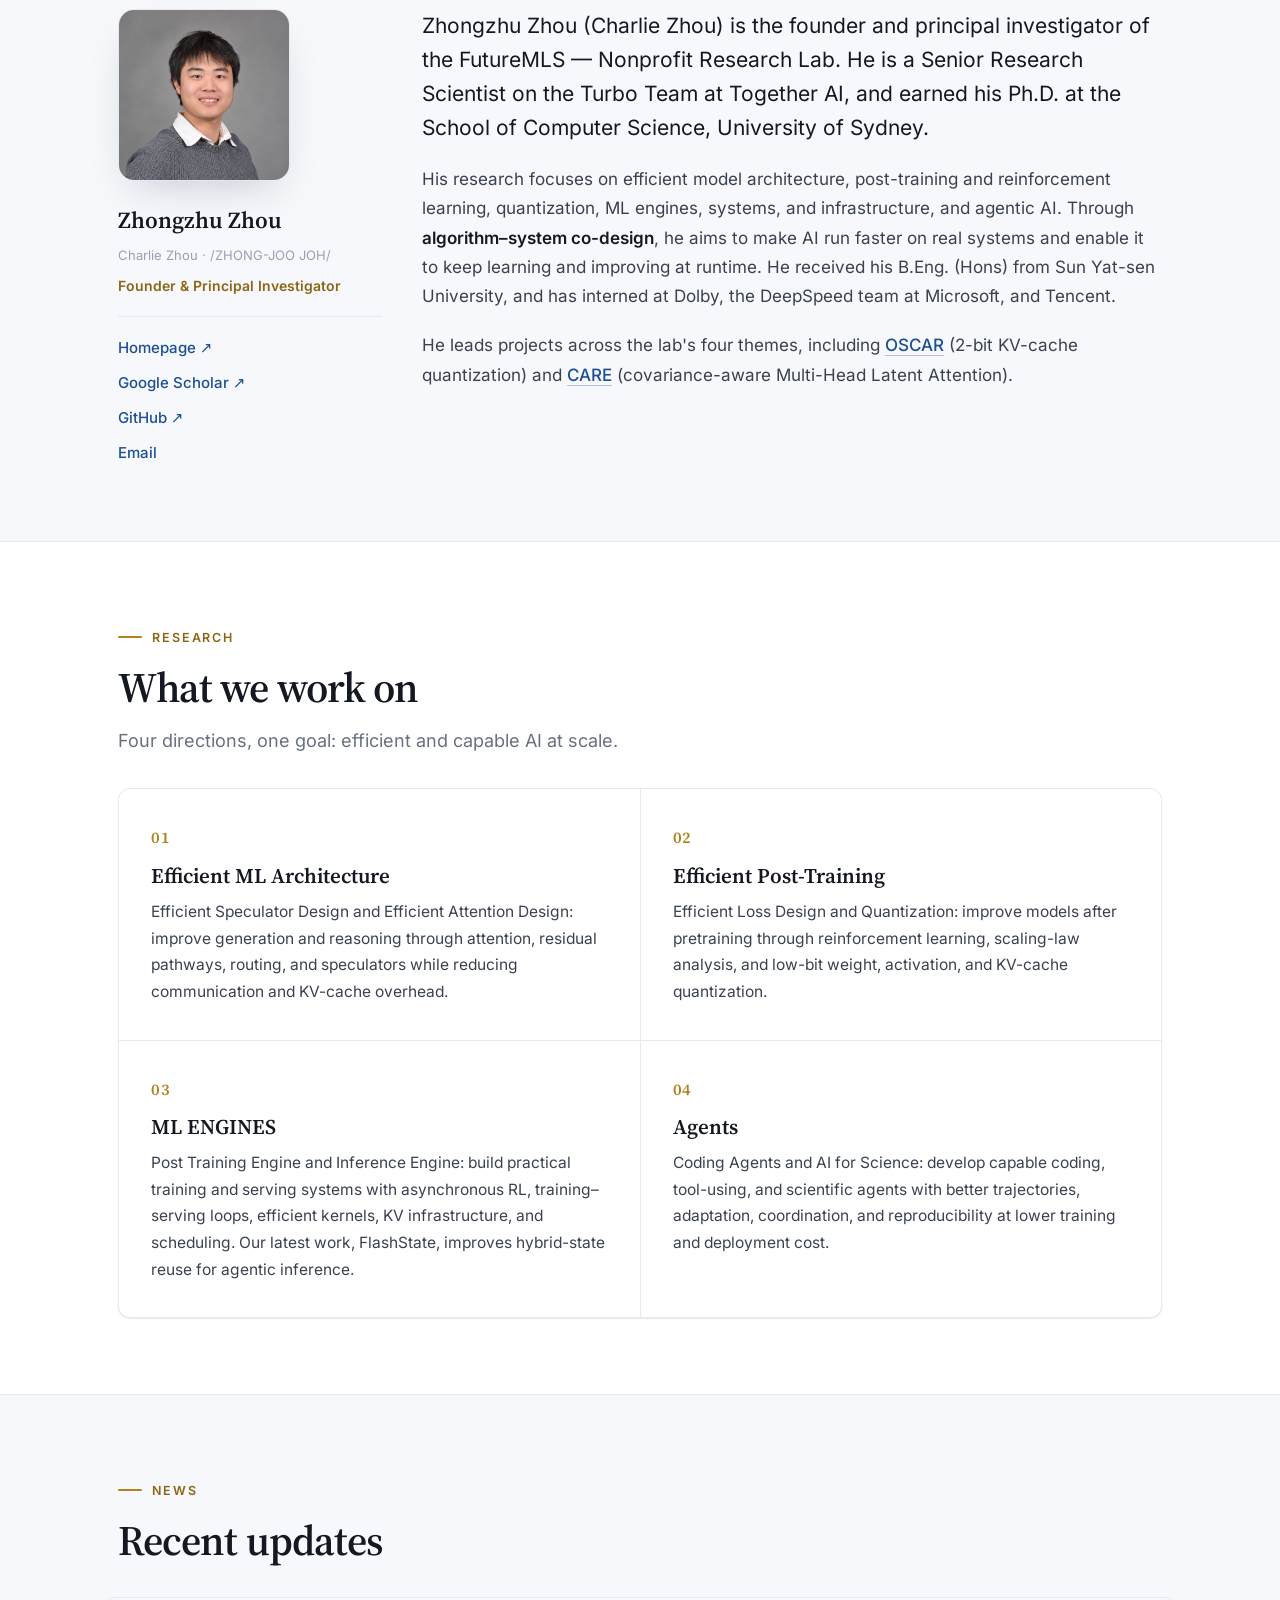
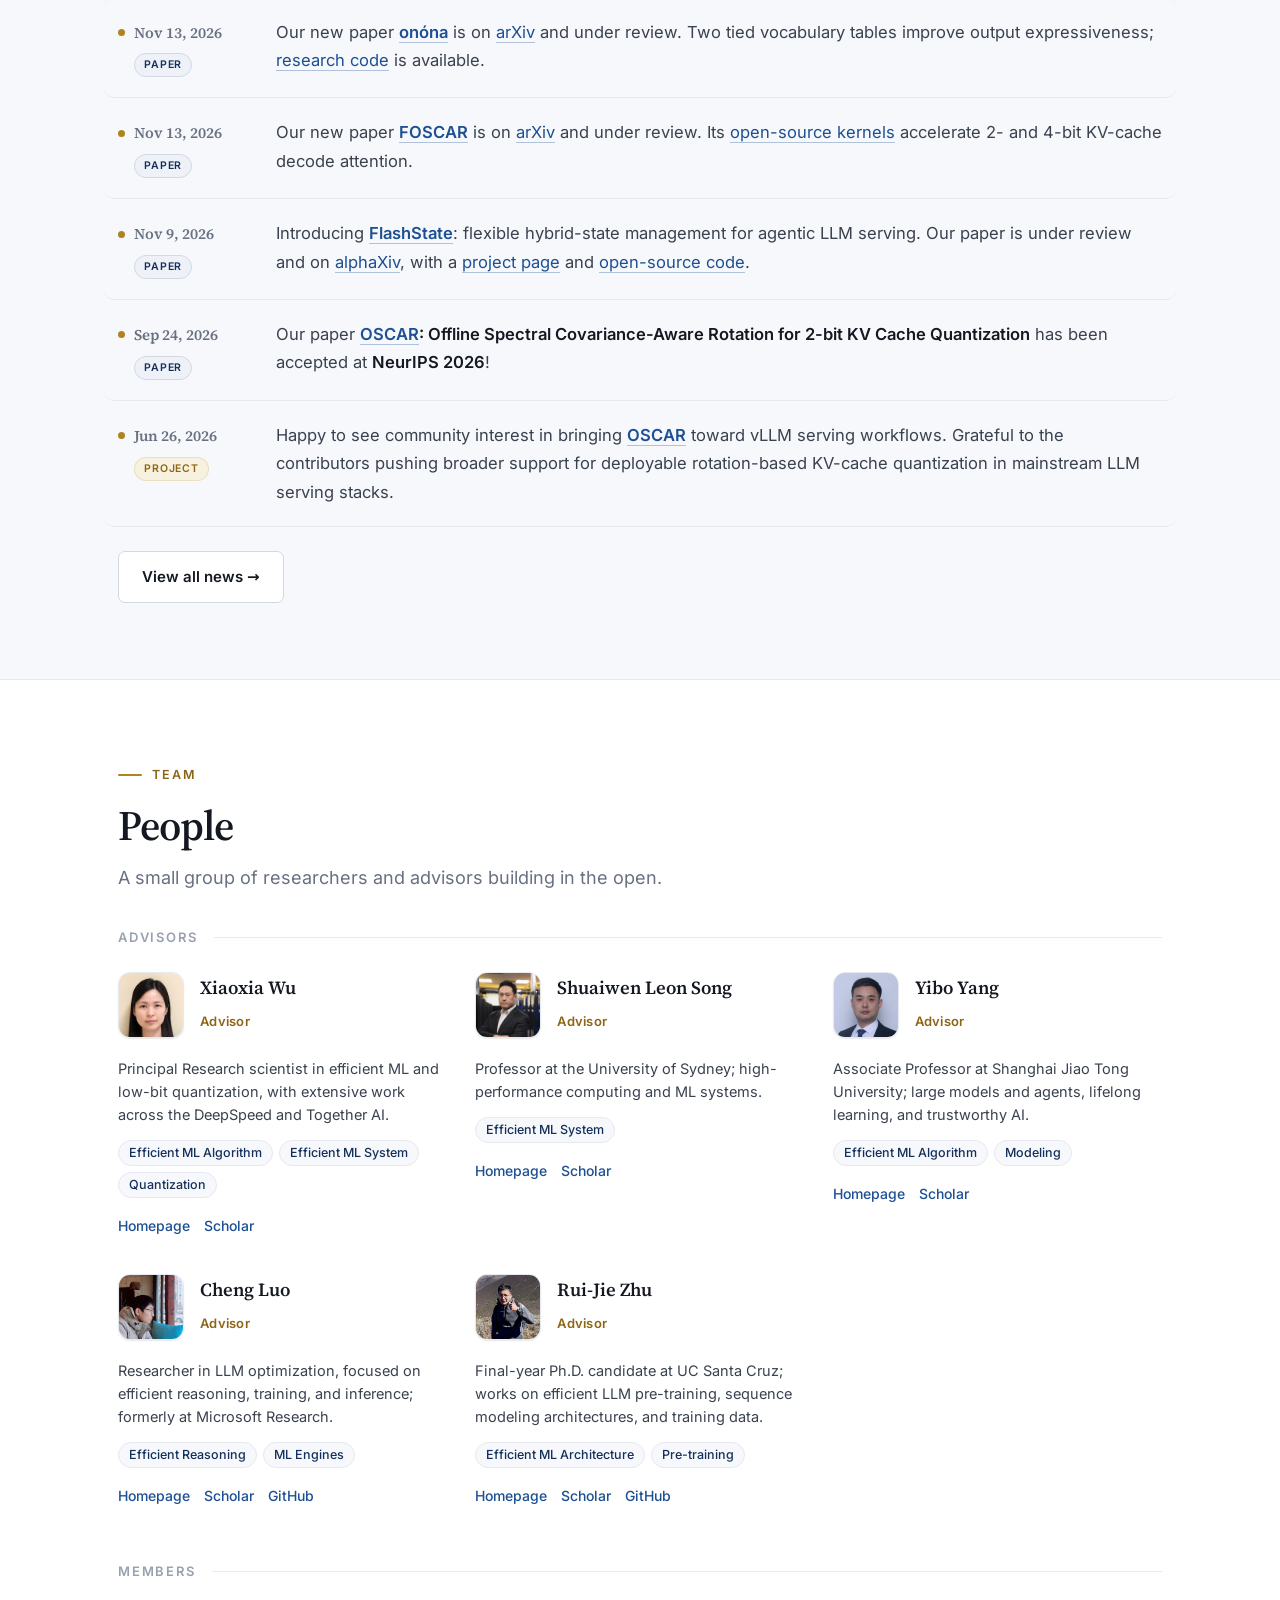
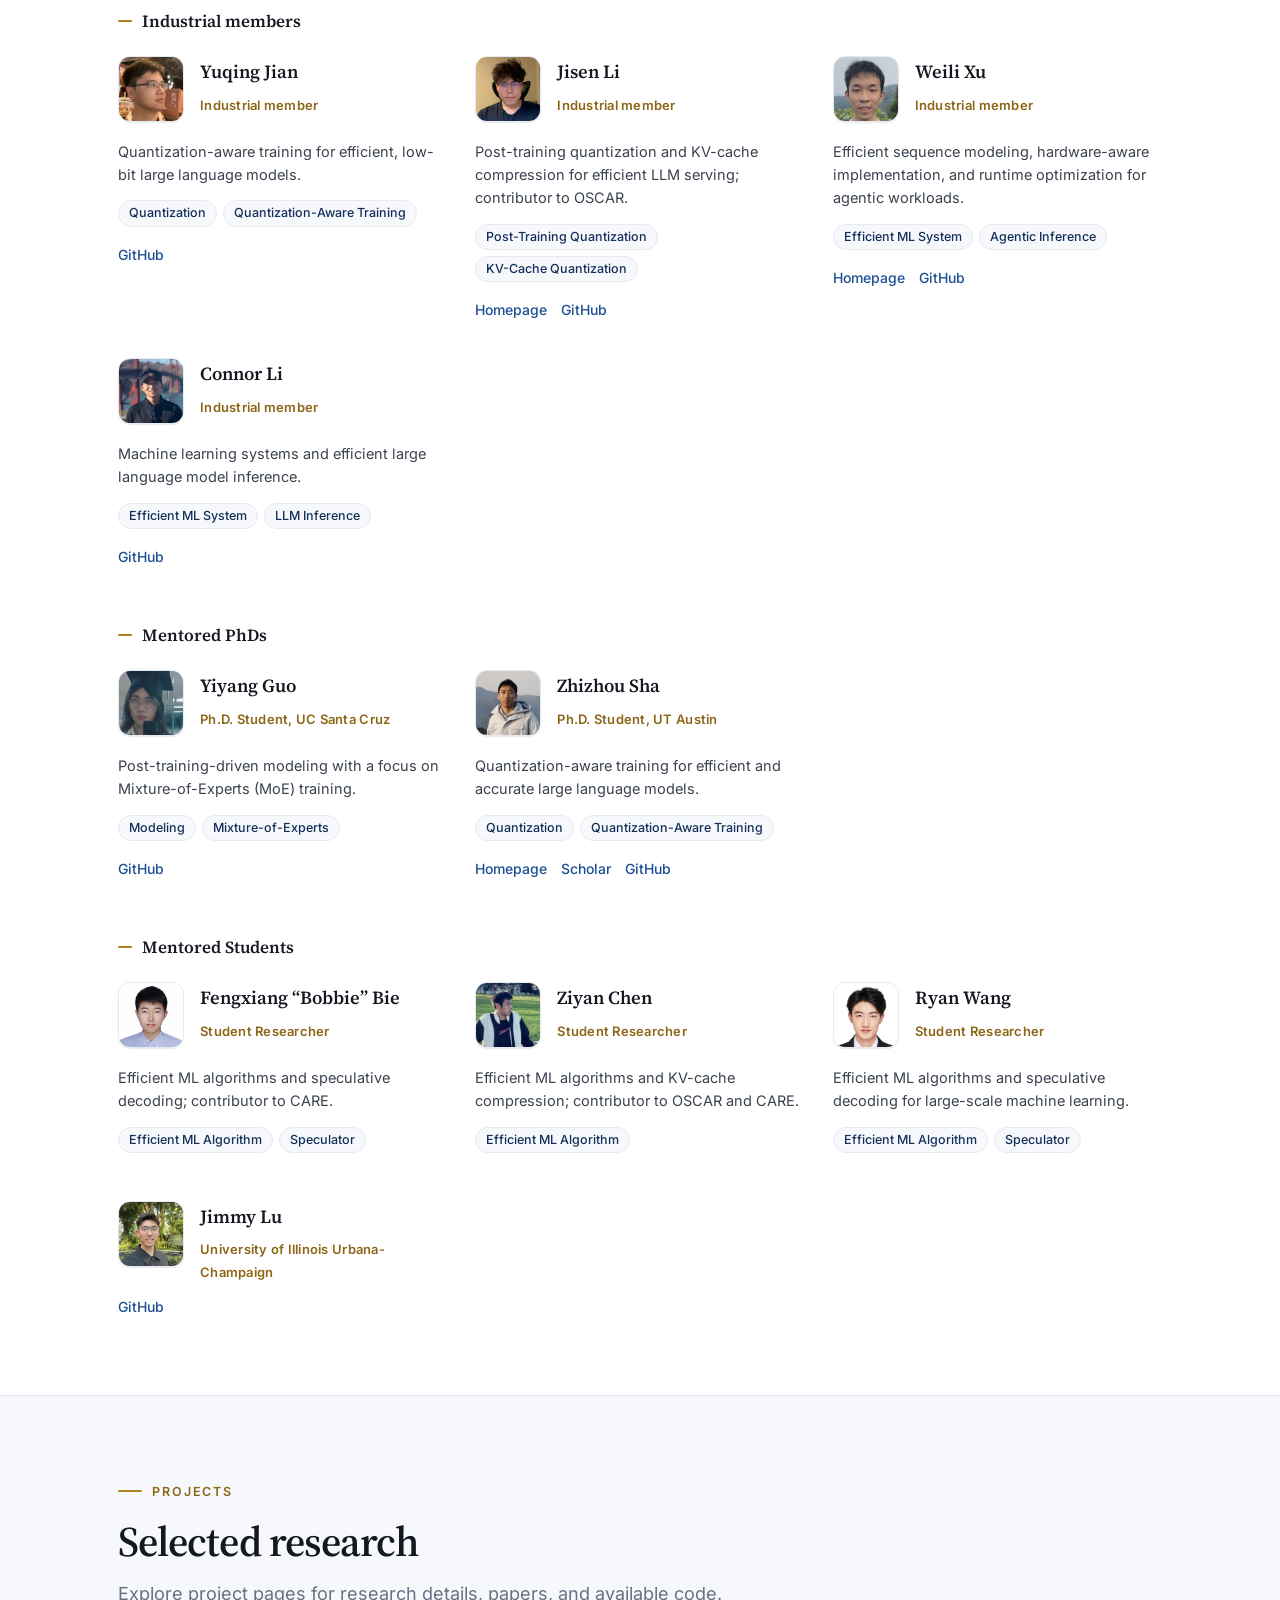
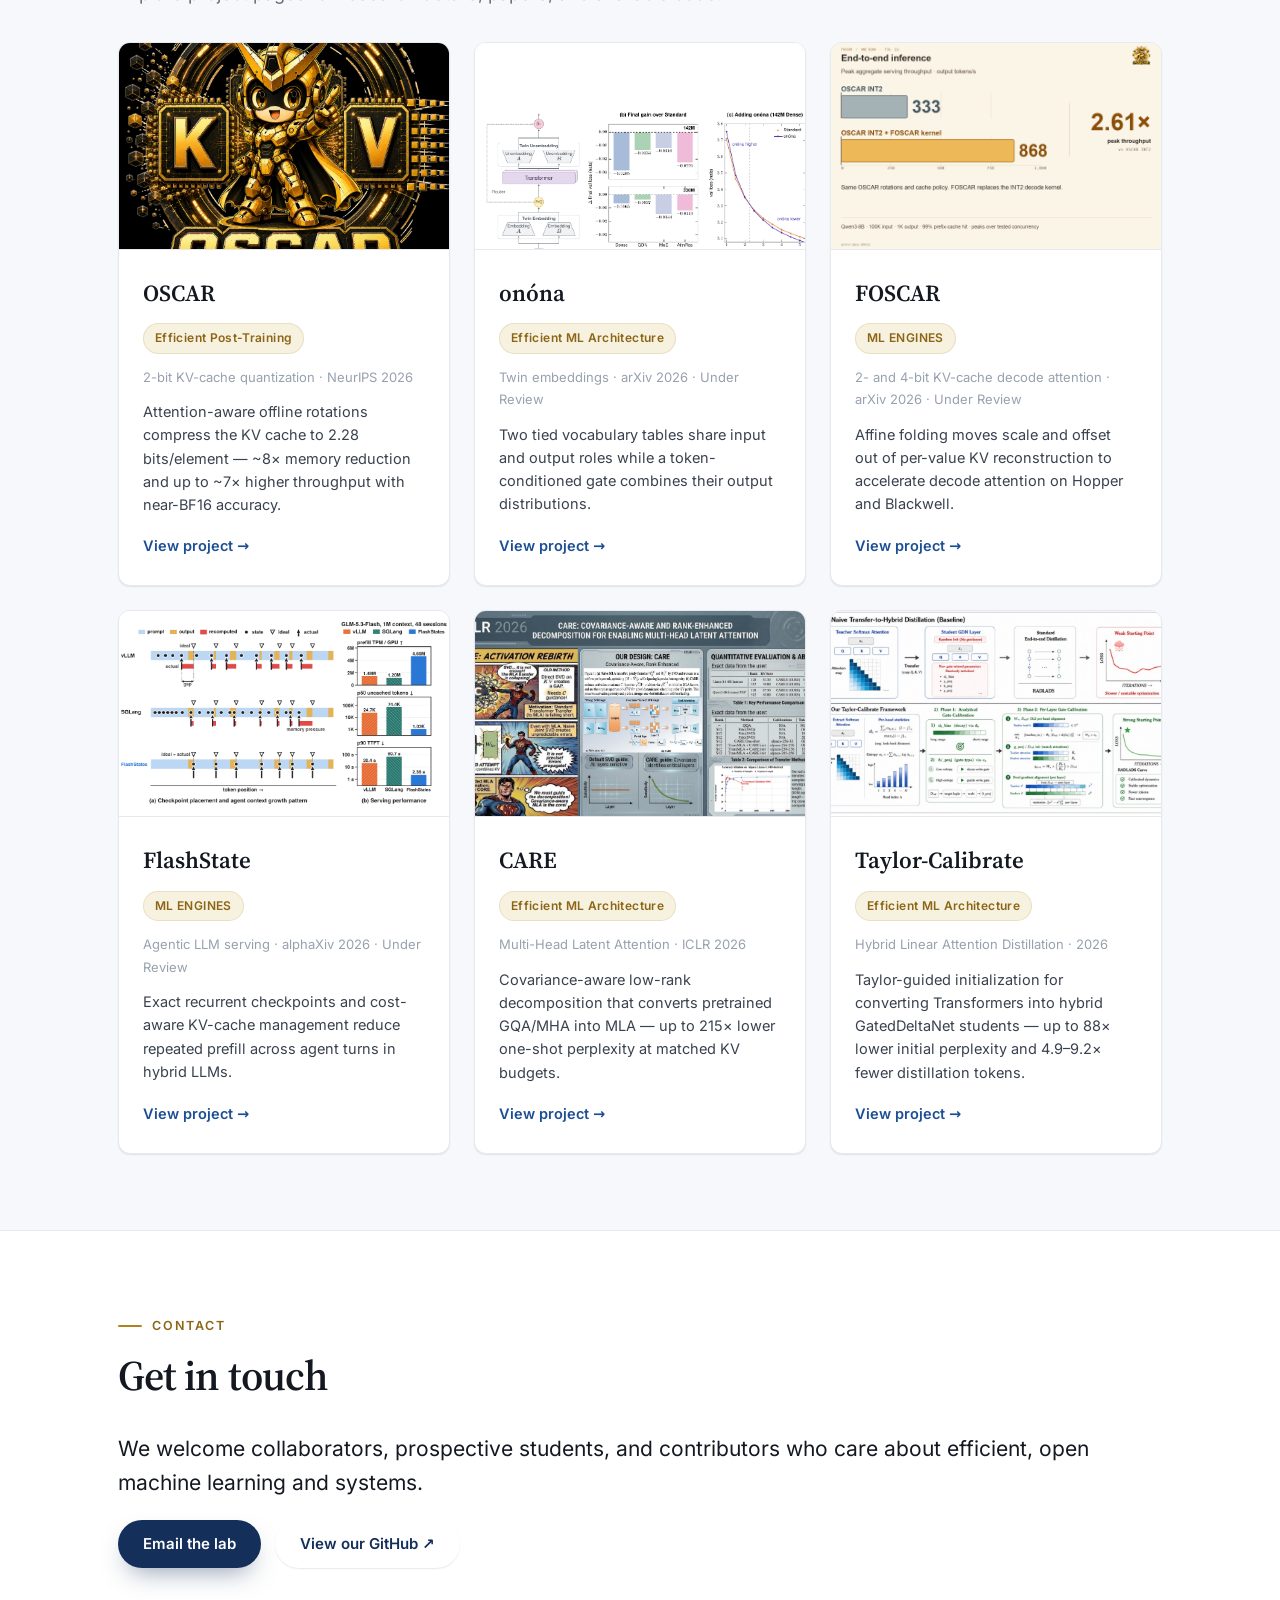
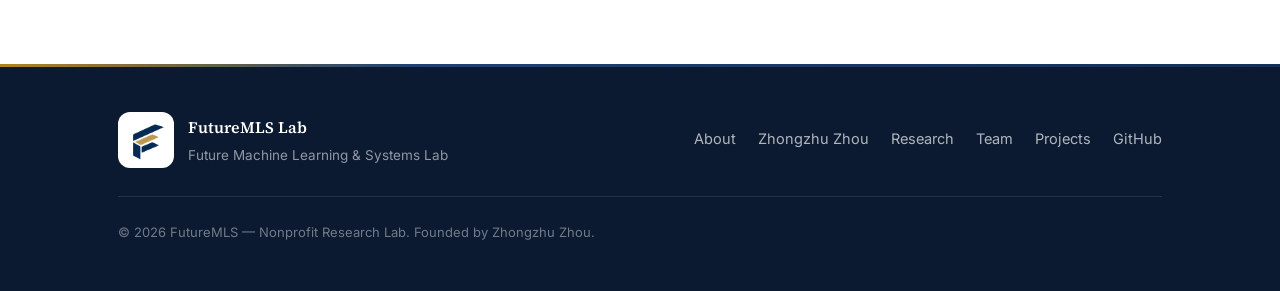
==== commit b1a126e6: "Add onóna project and lab news" ====
--- a/index.html
+++ b/index.html
@@ -239,6 +239,16 @@
       </div>
       <ul class="news">
       <li class="news__item reveal">
+        <div class="news__meta"><span class="news__date">Nov 13, 2026</span><span class="news__cat news__cat--paper" data-i18n="en">Paper</span><span class="news__cat news__cat--paper" data-i18n="zh">论文</span></div>
+        <p class="news__text" data-i18n="en">Our new paper <strong><a href="projects/onona.html">onóna</a></strong> is on <a href="https://arxiv.org/abs/2611.10556">arXiv</a> and under review. Two tied vocabulary tables improve output expressiveness; <a href="https://github.com/FutureMLS-Lab/onona">research code</a> is available.</p>
+        <p class="news__text" data-i18n="zh">我们的新论文 <strong><a href="projects/onona.html">onóna</a></strong> 已在 <a href="https://arxiv.org/abs/2611.10556">arXiv</a> 上线，正在审稿。两个共享权重的词表提升输出表达能力；<a href="https://github.com/FutureMLS-Lab/onona">研究代码</a>已公开。</p>
+      </li>
+<li class="news__item reveal">
+        <div class="news__meta"><span class="news__date">Nov 13, 2026</span><span class="news__cat news__cat--paper" data-i18n="en">Paper</span><span class="news__cat news__cat--paper" data-i18n="zh">论文</span></div>
+        <p class="news__text" data-i18n="en">Our new paper <strong><a href="projects/foscar.html">FOSCAR</a></strong> is on <a href="https://arxiv.org/abs/2611.09722">arXiv</a> and under review. Its <a href="https://github.com/FutureMLS-Lab/FOSCAR">open-source kernels</a> accelerate 2- and 4-bit KV-cache decode attention.</p>
+        <p class="news__text" data-i18n="zh">我们的新论文 <strong><a href="projects/foscar.html">FOSCAR</a></strong> 已在 <a href="https://arxiv.org/abs/2611.09722">arXiv</a> 上线，正在审稿。<a href="https://github.com/FutureMLS-Lab/FOSCAR">开源内核</a>加速 2-bit 与 4-bit KV-cache 解码注意力。</p>
+      </li>
+      <li class="news__item reveal">
         <div class="news__meta">
           <span class="news__date">Nov 9, 2026</span>
           <span class="news__cat news__cat--paper" data-i18n="en">Paper</span>
@@ -329,6 +339,11 @@
           <p class="news__text" data-i18n="en"><strong><a href="projects/care.html">CARE</a></strong> presented at <strong>ICLR 2026</strong>: covariance-aware, rank-enhanced decomposition for Multi-Head Latent Attention.</p>
           <p class="news__text" data-i18n="zh"><strong><a href="projects/care.html">CARE</a></strong> 在 <strong>ICLR 2026</strong> 发表:面向 Multi-Head Latent Attention 的协方差感知、秩增强分解方法。</p>
         </li>
+      <li class="news__item reveal">
+        <div class="news__meta"><span class="news__date">Jan 27, 2026</span><span class="news__cat news__cat--paper" data-i18n="en">Paper</span><span class="news__cat news__cat--paper" data-i18n="zh">论文</span></div>
+        <p class="news__text" data-i18n="en">Our paper <strong><a href="projects/care.html">CARE</a></strong> was accepted at <strong>ICLR 2026</strong>.</p>
+        <p class="news__text" data-i18n="zh">我们的论文 <strong><a href="projects/care.html">CARE</a></strong> 被 <strong>ICLR 2026</strong> 接收。</p>
+      </li>
       </ul>
       <div class="news__more">
         <a class="btn btn--ghost" href="news.html"><span data-i18n="en">View all news →</span><span data-i18n="zh">查看全部动态 →</span></a>
@@ -659,6 +674,15 @@
             <p class="project__desc">Attention-aware offline rotations compress the KV cache to 2.28 bits/element — ~8× memory reduction and up to ~7× higher throughput with near-BF16 accuracy.</p>
             <span class="project__link" data-i18n="en">View project →</span>
             <span class="project__link" data-i18n="zh">查看项目 →</span>
+          </div>
+        </a>
+
+<a class="project reveal" href="projects/onona.html">
+          <div class="project__preview" style="background:#fff"><img src="assets/img/projects/onona-overview.png" alt="onóna twin embedding architecture and validation-loss results" loading="lazy" style="object-fit:cover;object-position:left center" /></div>
+          <div class="project__body"><div class="project__head"><h3 class="project__name">onóna</h3><span class="project__tag">Efficient ML Architecture</span></div>
+            <p class="project__venue">Twin embeddings · arXiv 2026 · Under Review</p>
+            <p class="project__desc">Two tied vocabulary tables share input and output roles while a token-conditioned gate combines their output distributions.</p>
+            <span class="project__link" data-i18n="en">View project →</span><span class="project__link" data-i18n="zh">查看项目 →</span>
           </div>
         </a>
 
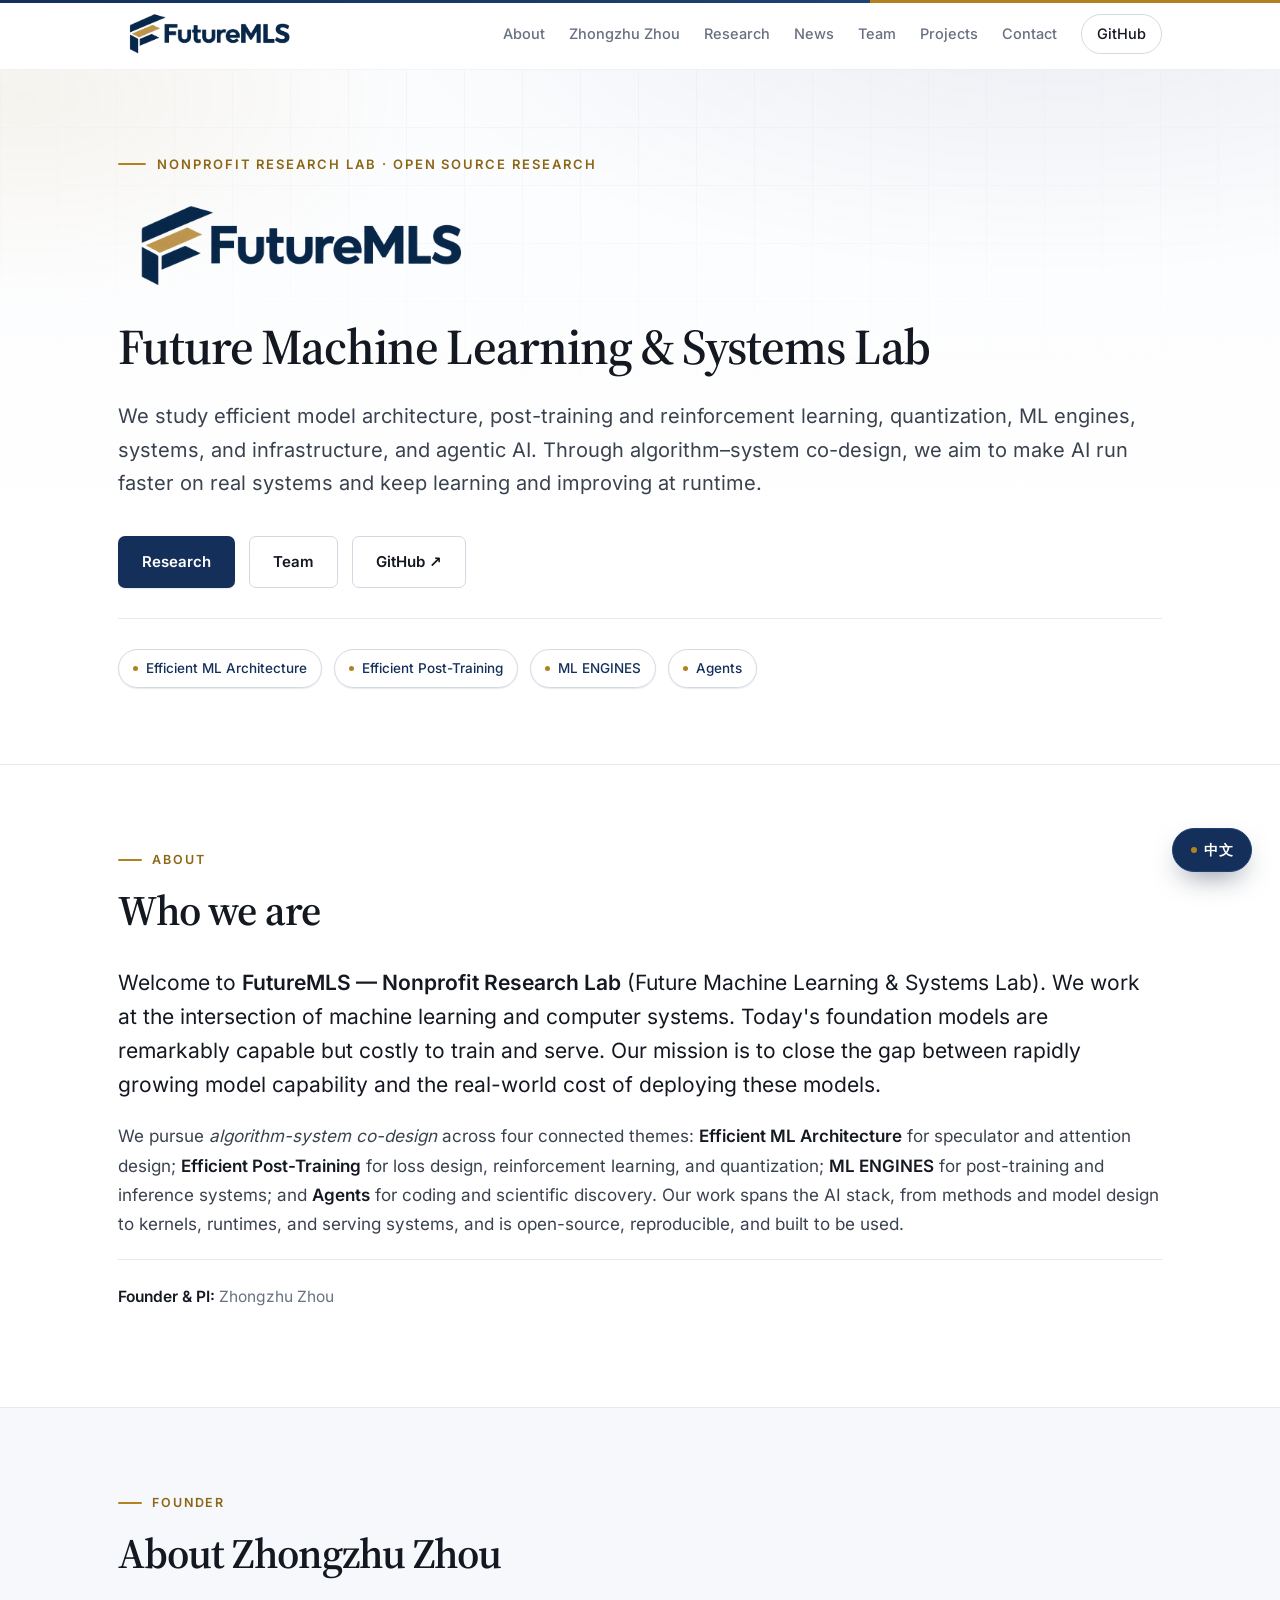
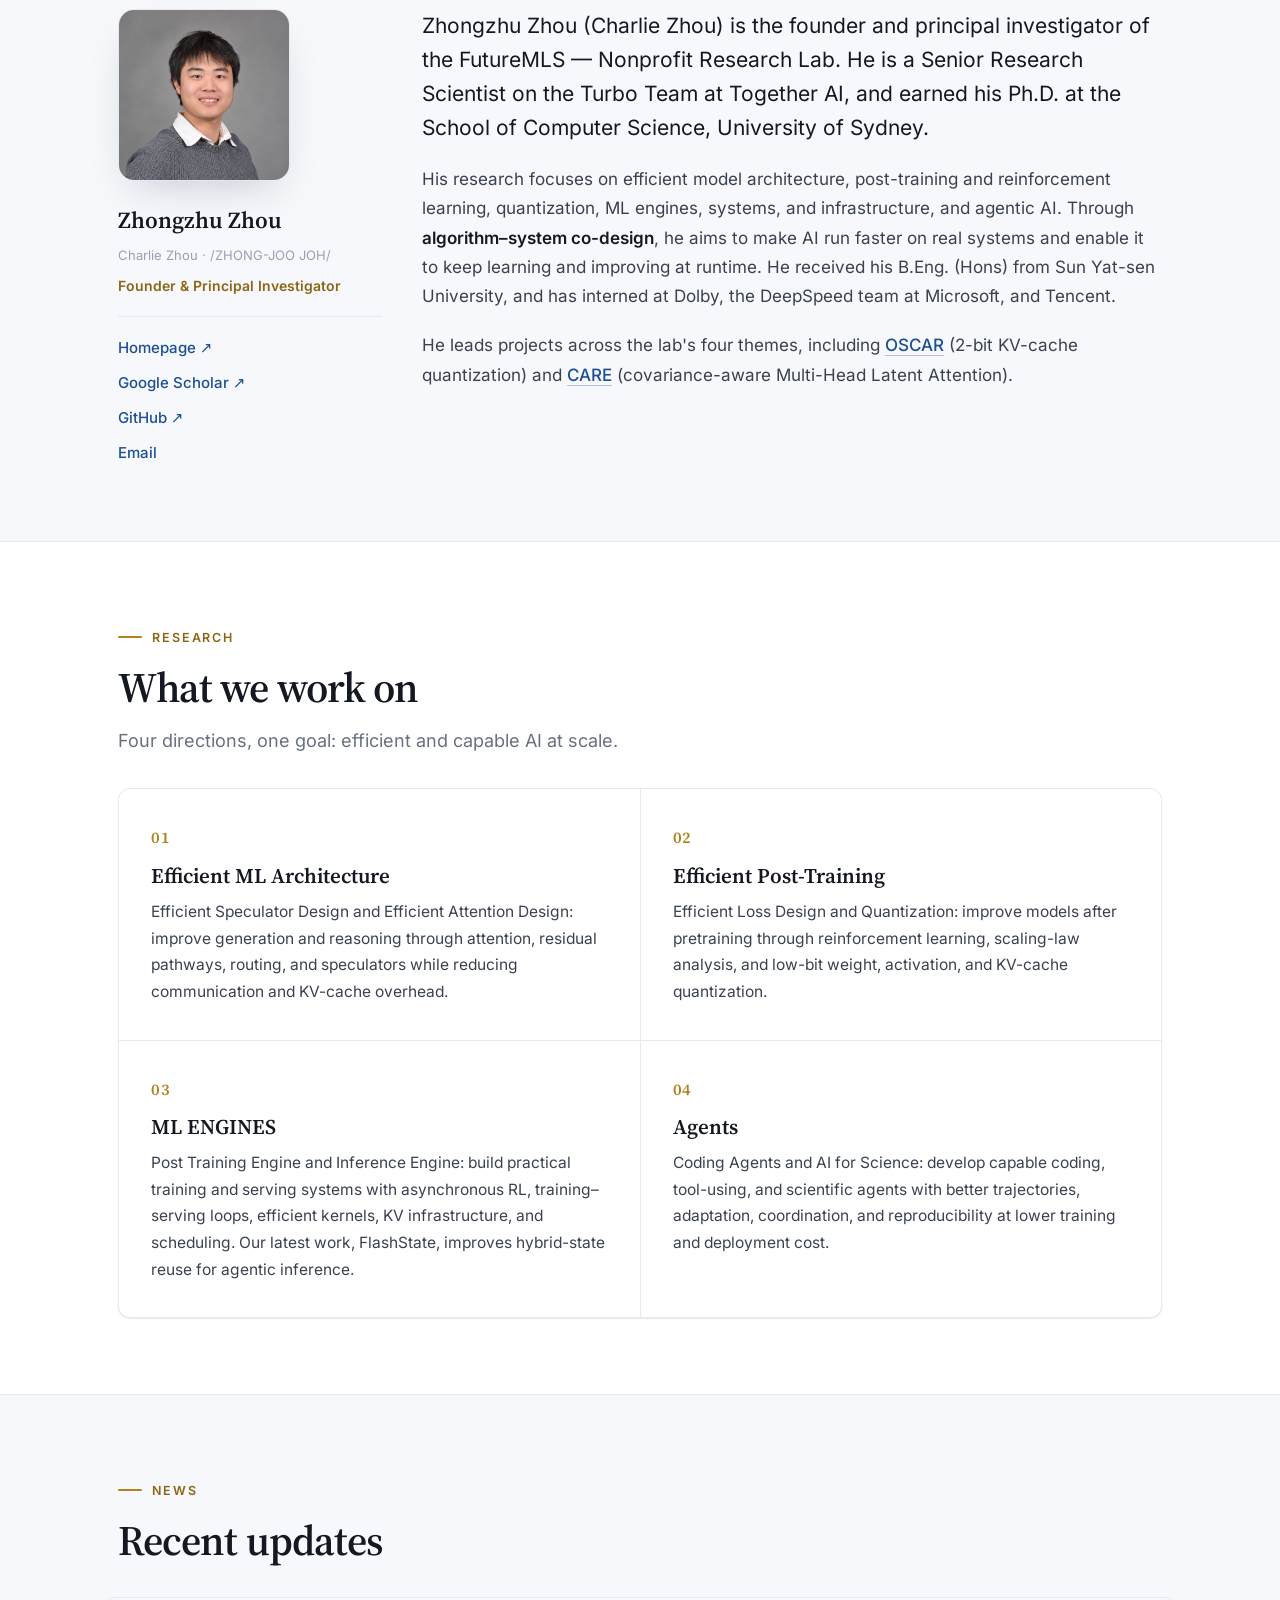
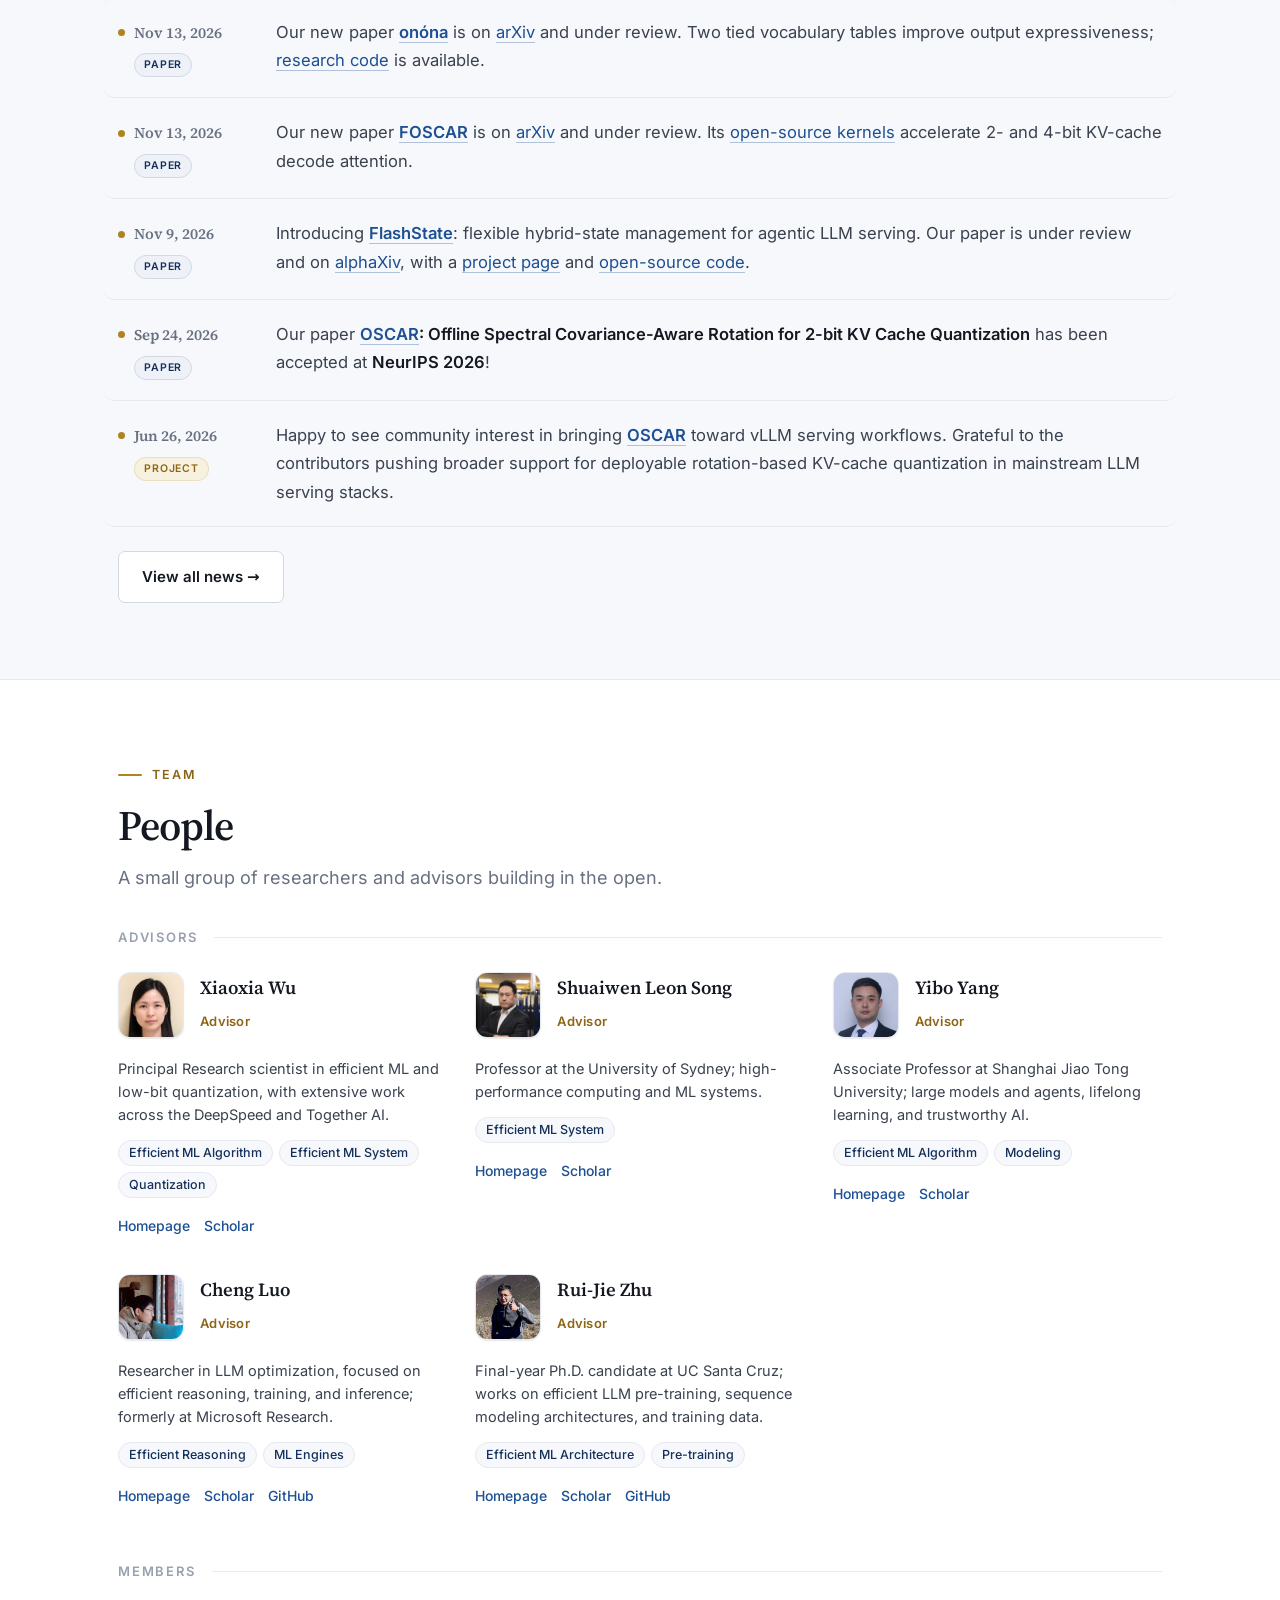
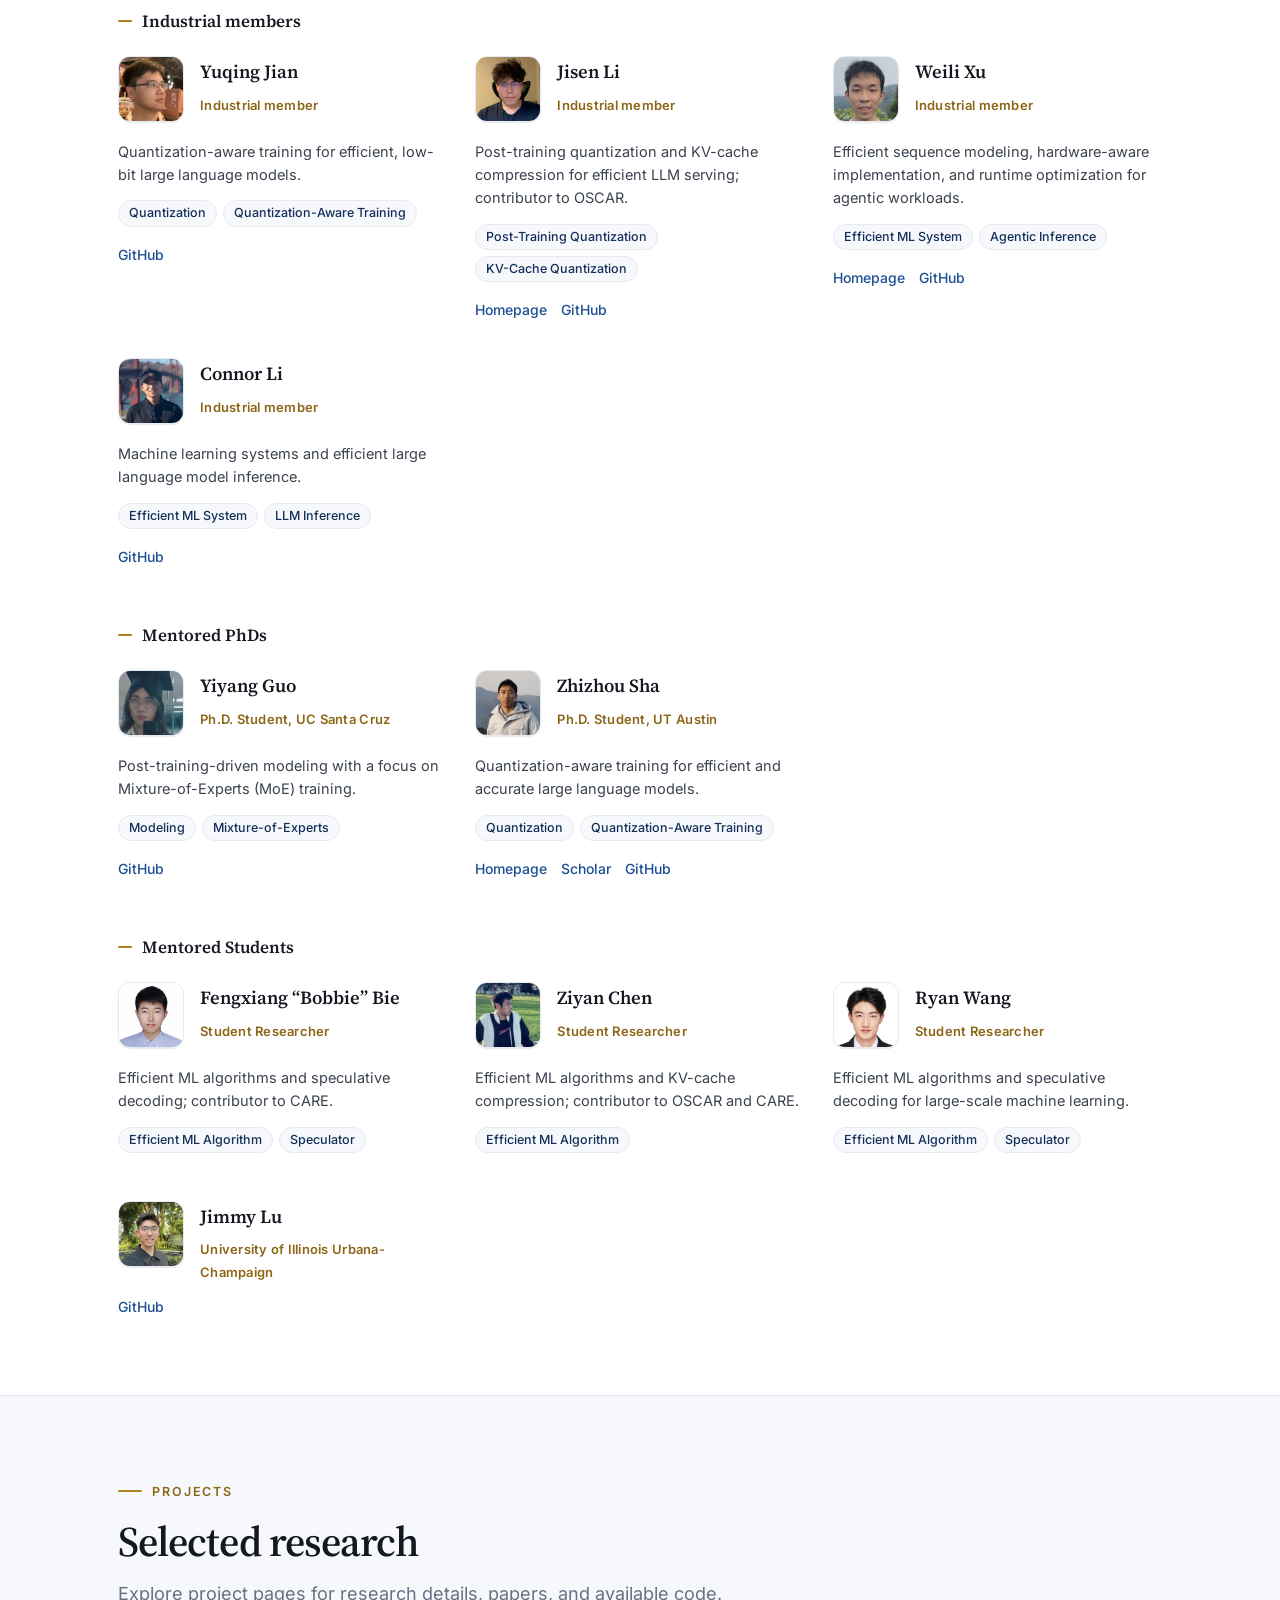
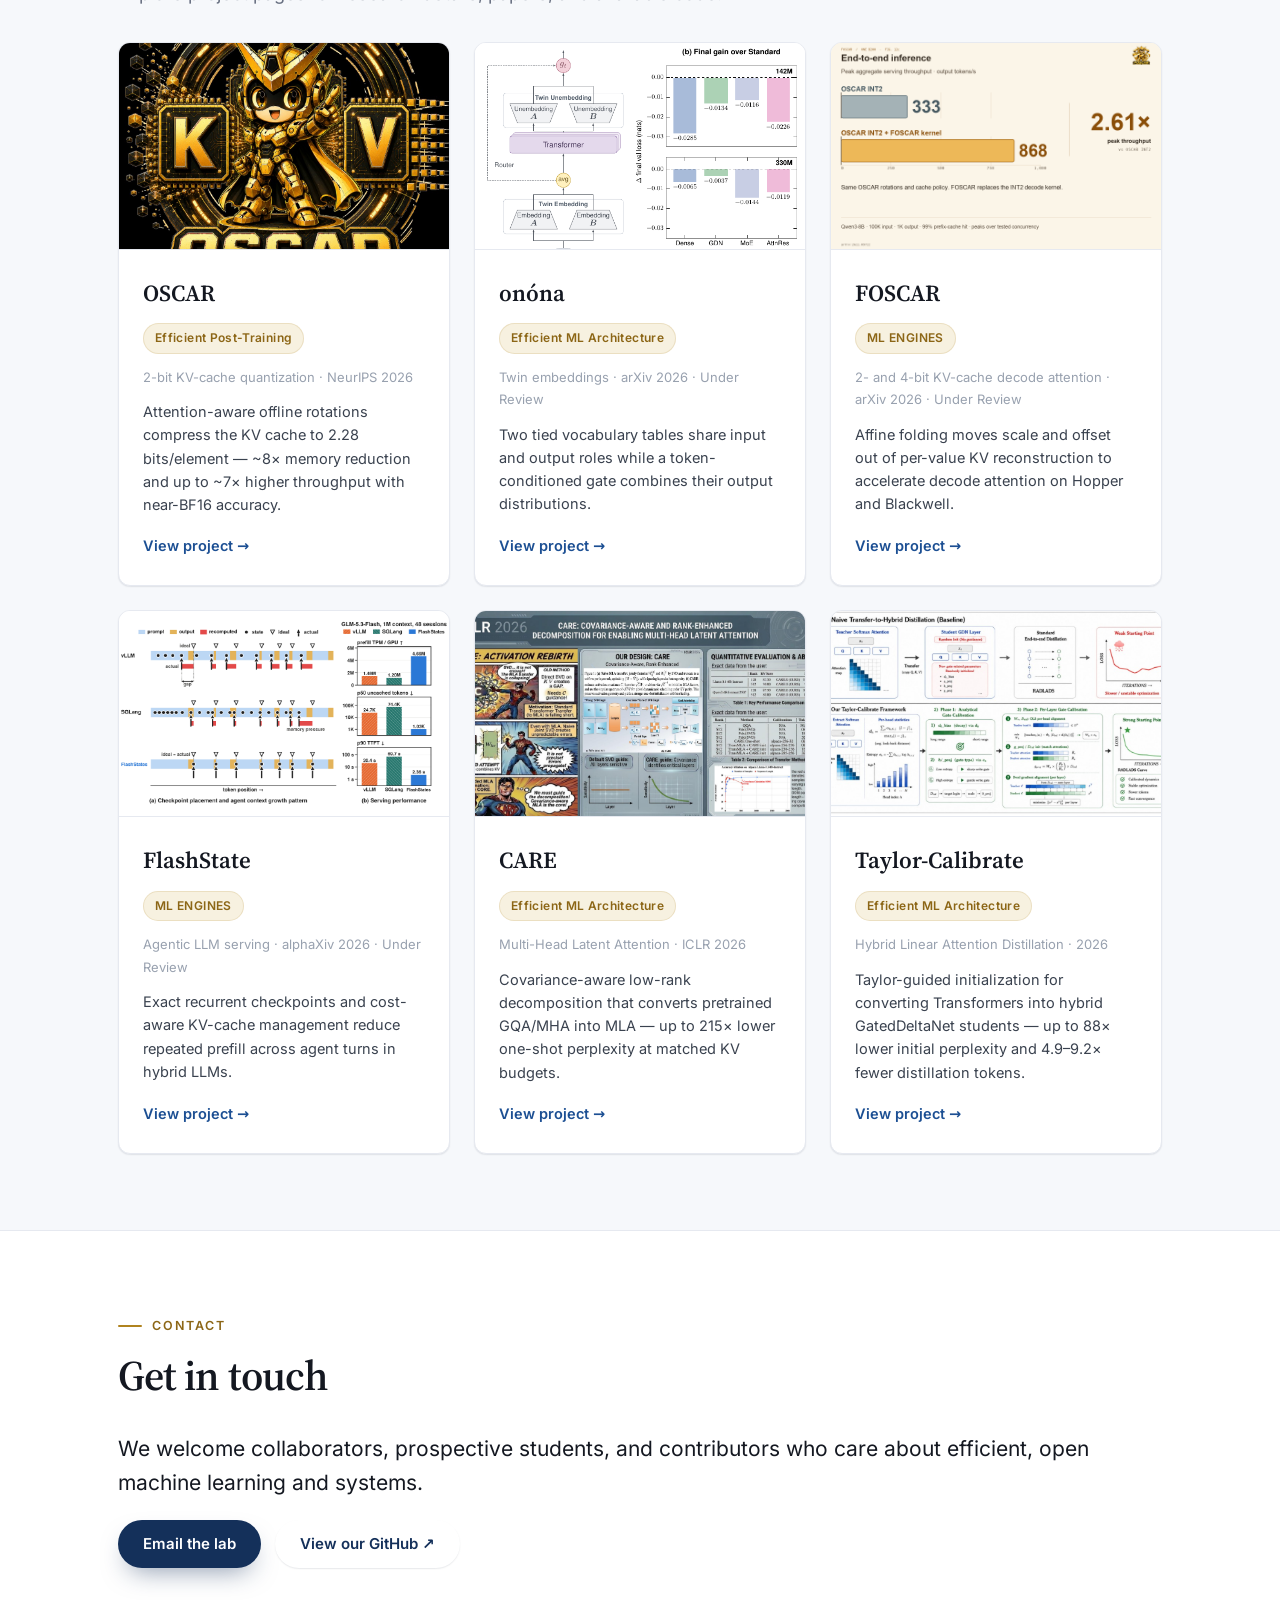
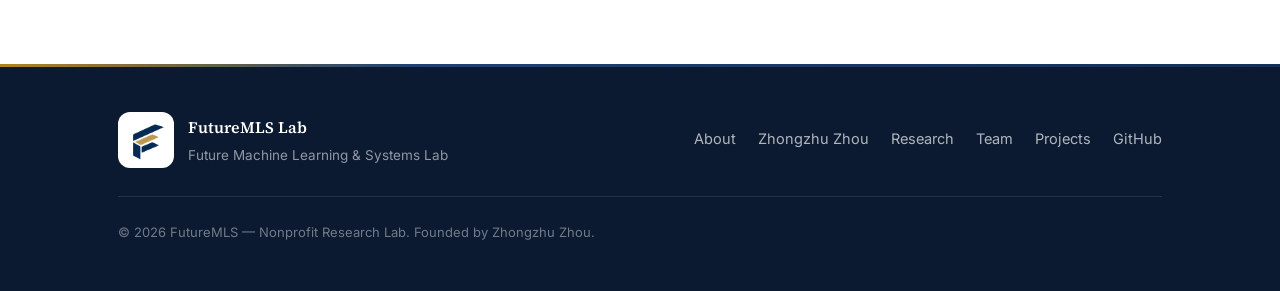
==== commit 27d71dfc: "Tighten onóna figure crop" ====
--- a/index.html
+++ b/index.html
@@ -678,7 +678,7 @@
         </a>
 
 <a class="project reveal" href="projects/onona.html">
-          <div class="project__preview" style="background:#fff"><img src="assets/img/projects/onona-overview.png" alt="onóna twin embedding architecture and validation-loss results" loading="lazy" style="object-fit:cover;object-position:left center" /></div>
+          <div class="project__preview" style="background:#fff"><img src="assets/img/projects/onona-overview-tight.png" alt="onóna twin embedding architecture and validation-loss results" loading="lazy" style="object-fit:cover;object-position:left center" /></div>
           <div class="project__body"><div class="project__head"><h3 class="project__name">onóna</h3><span class="project__tag">Efficient ML Architecture</span></div>
             <p class="project__venue">Twin embeddings · arXiv 2026 · Under Review</p>
             <p class="project__desc">Two tied vocabulary tables share input and output roles while a token-conditioned gate combines their output distributions.</p>
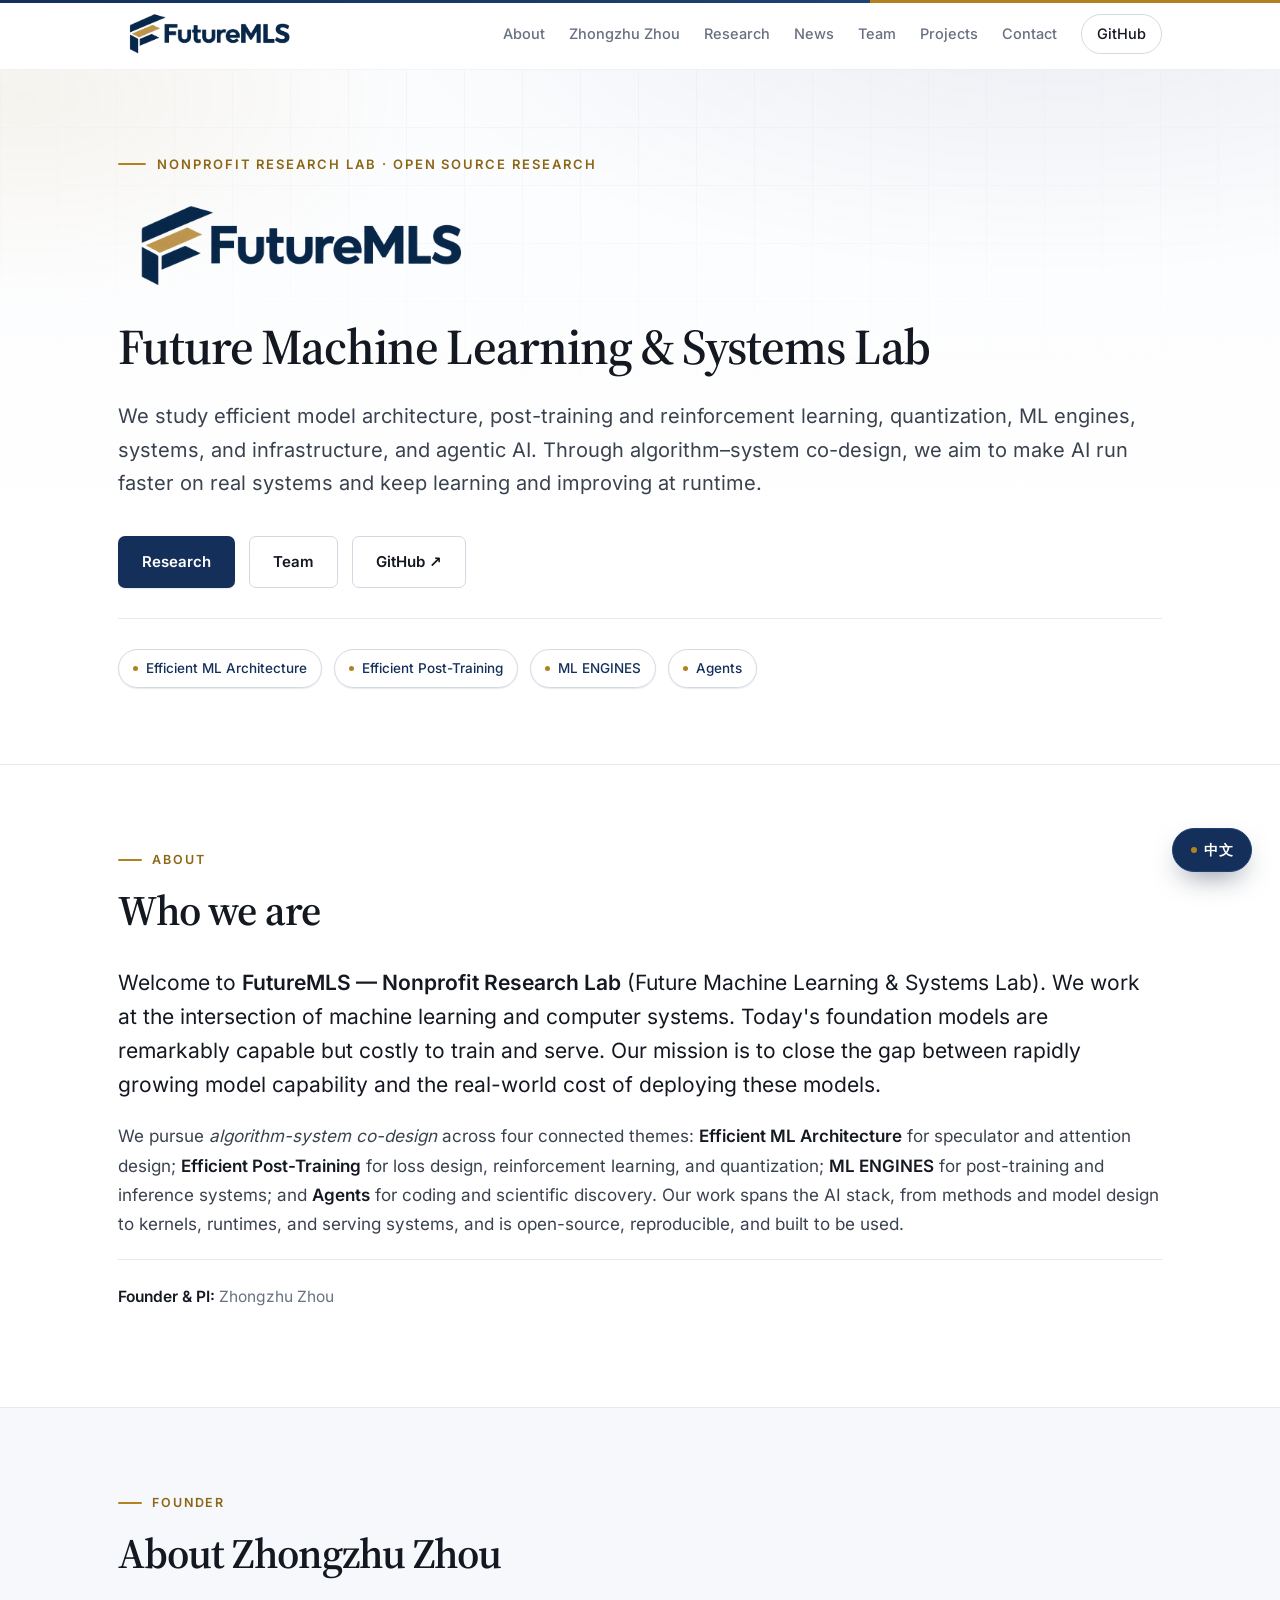
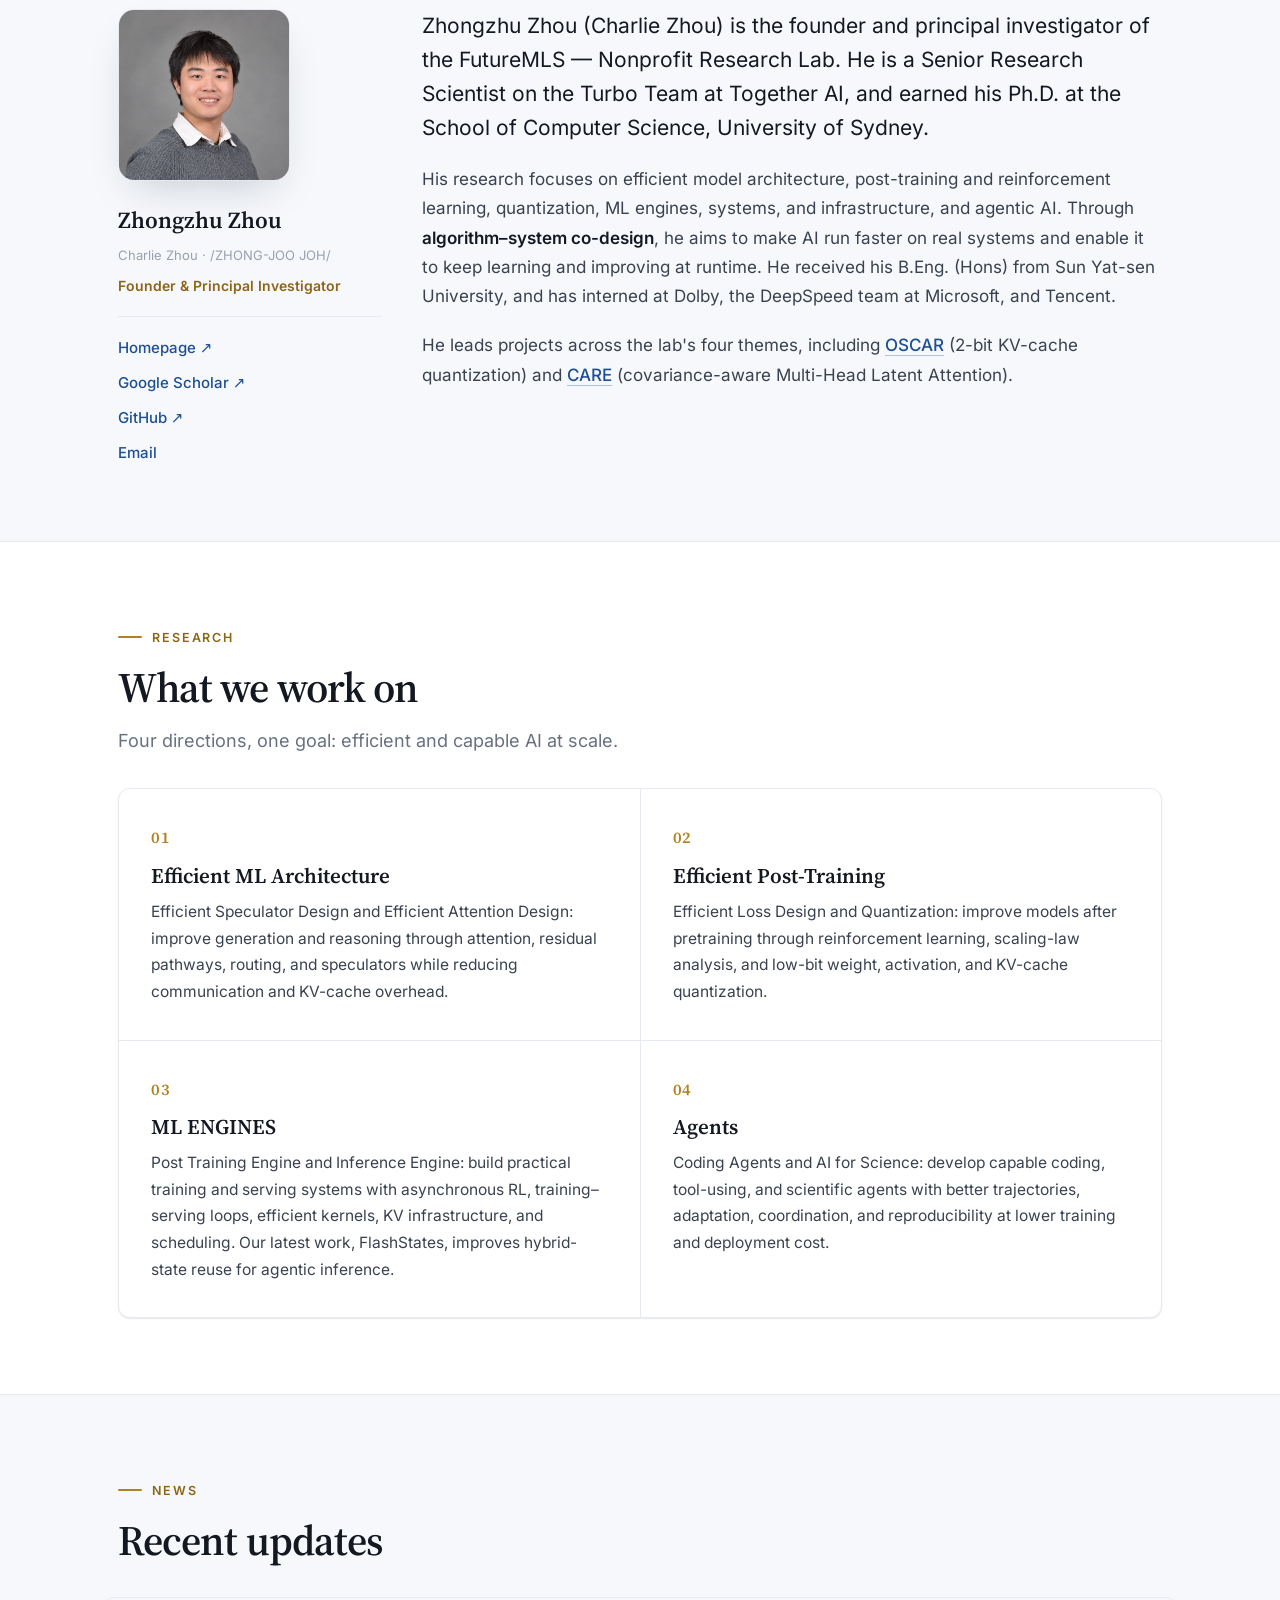
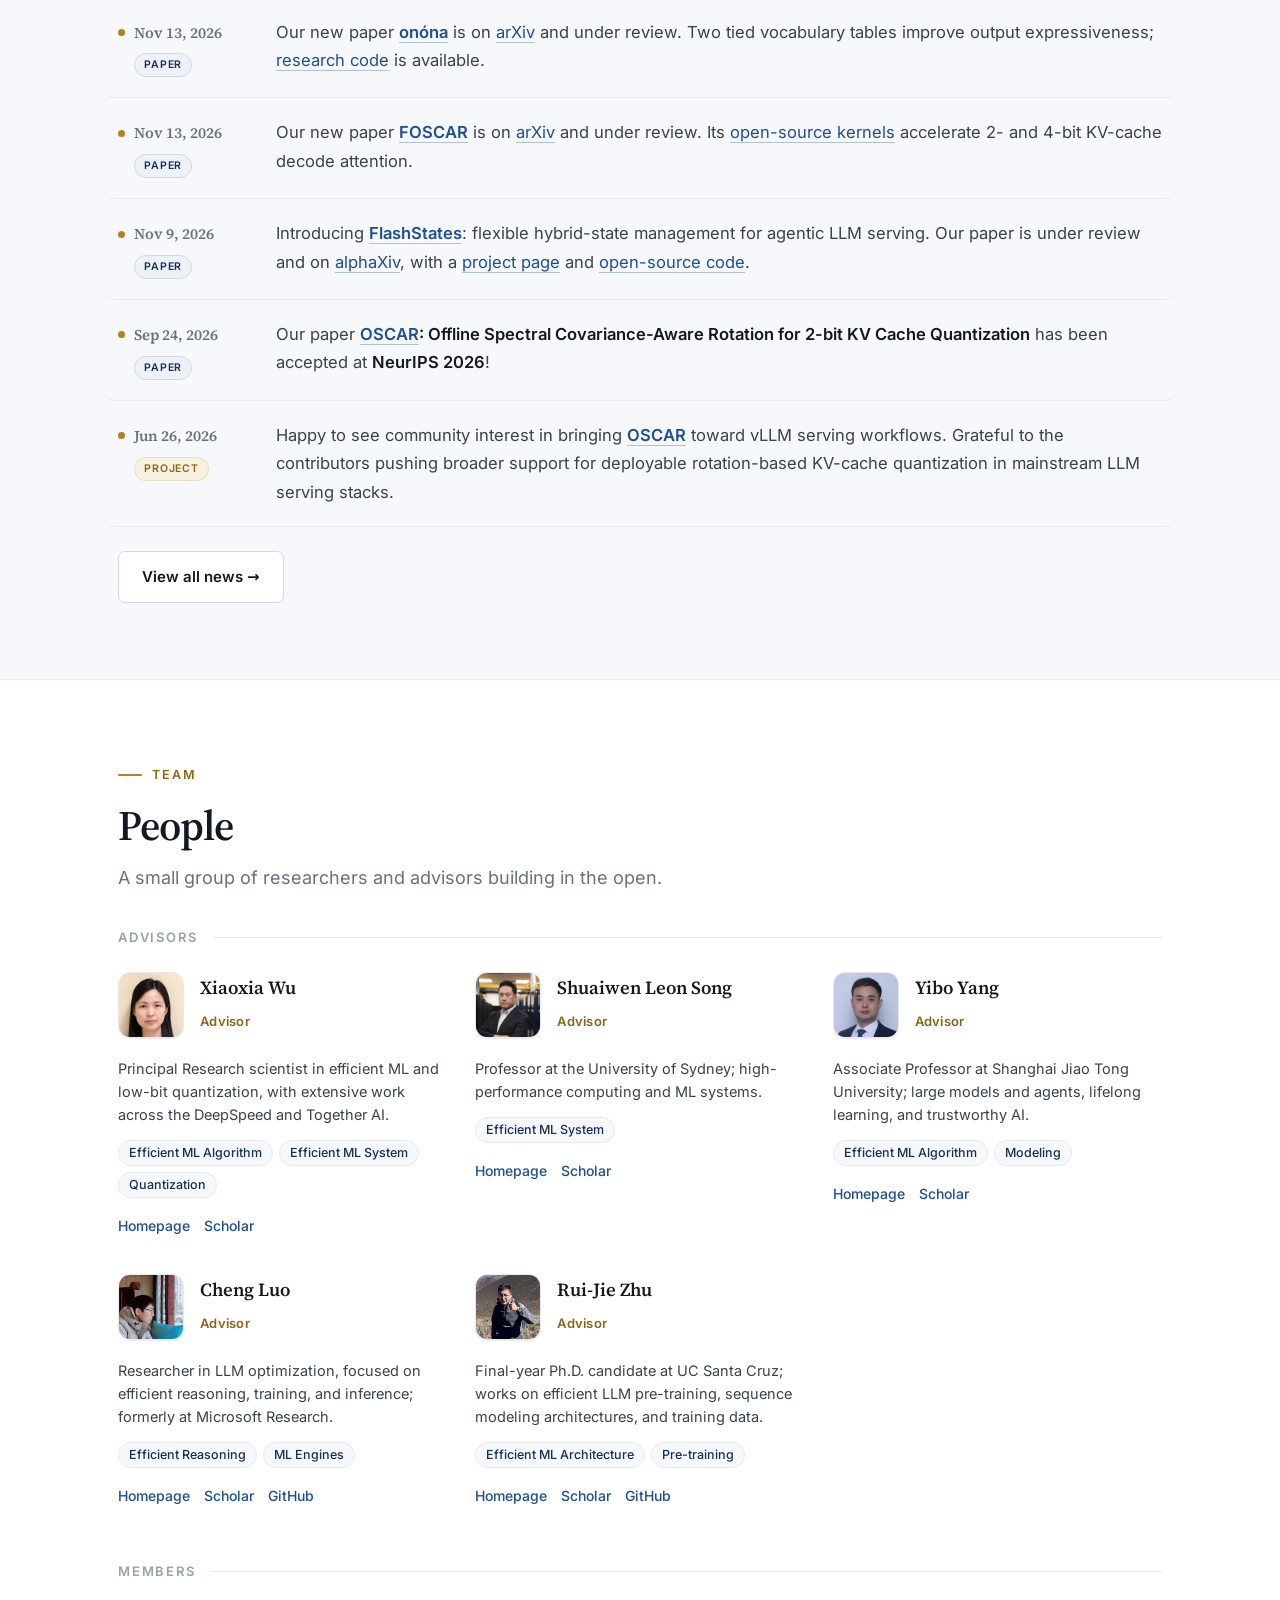
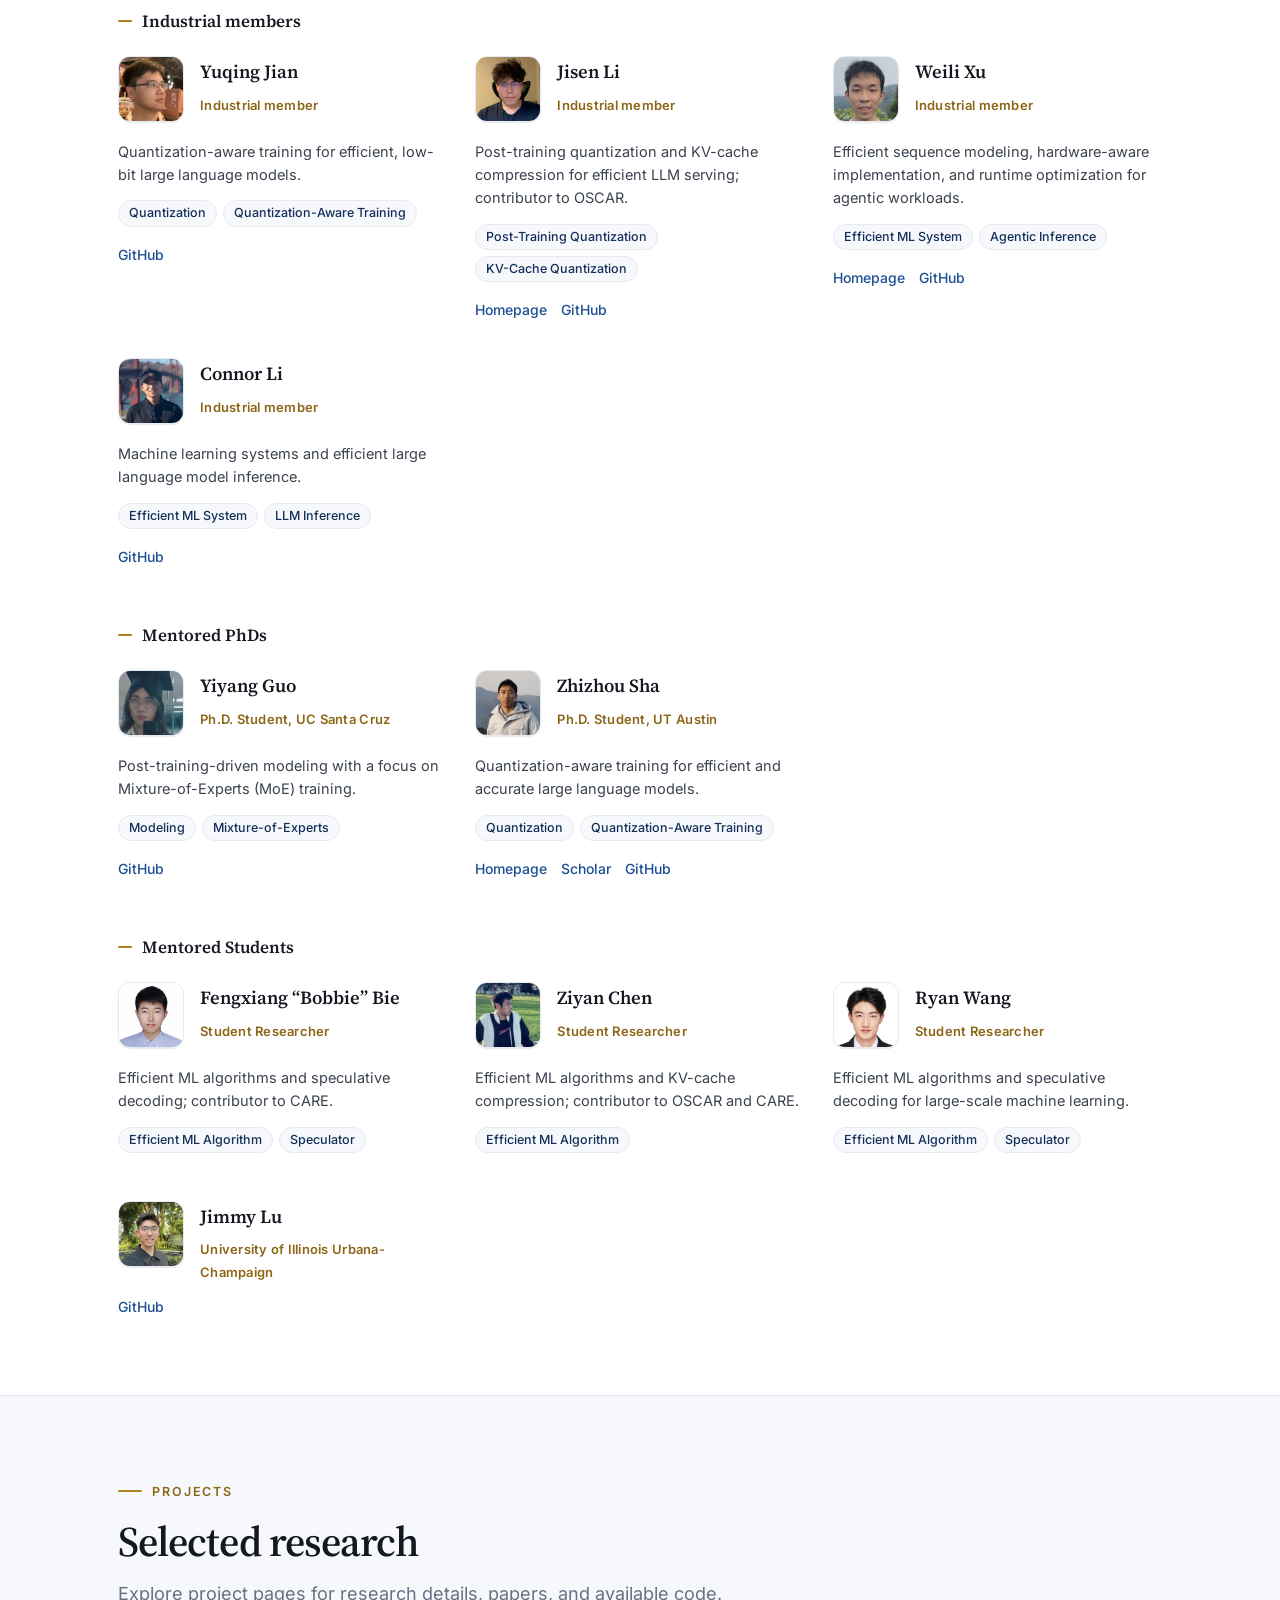
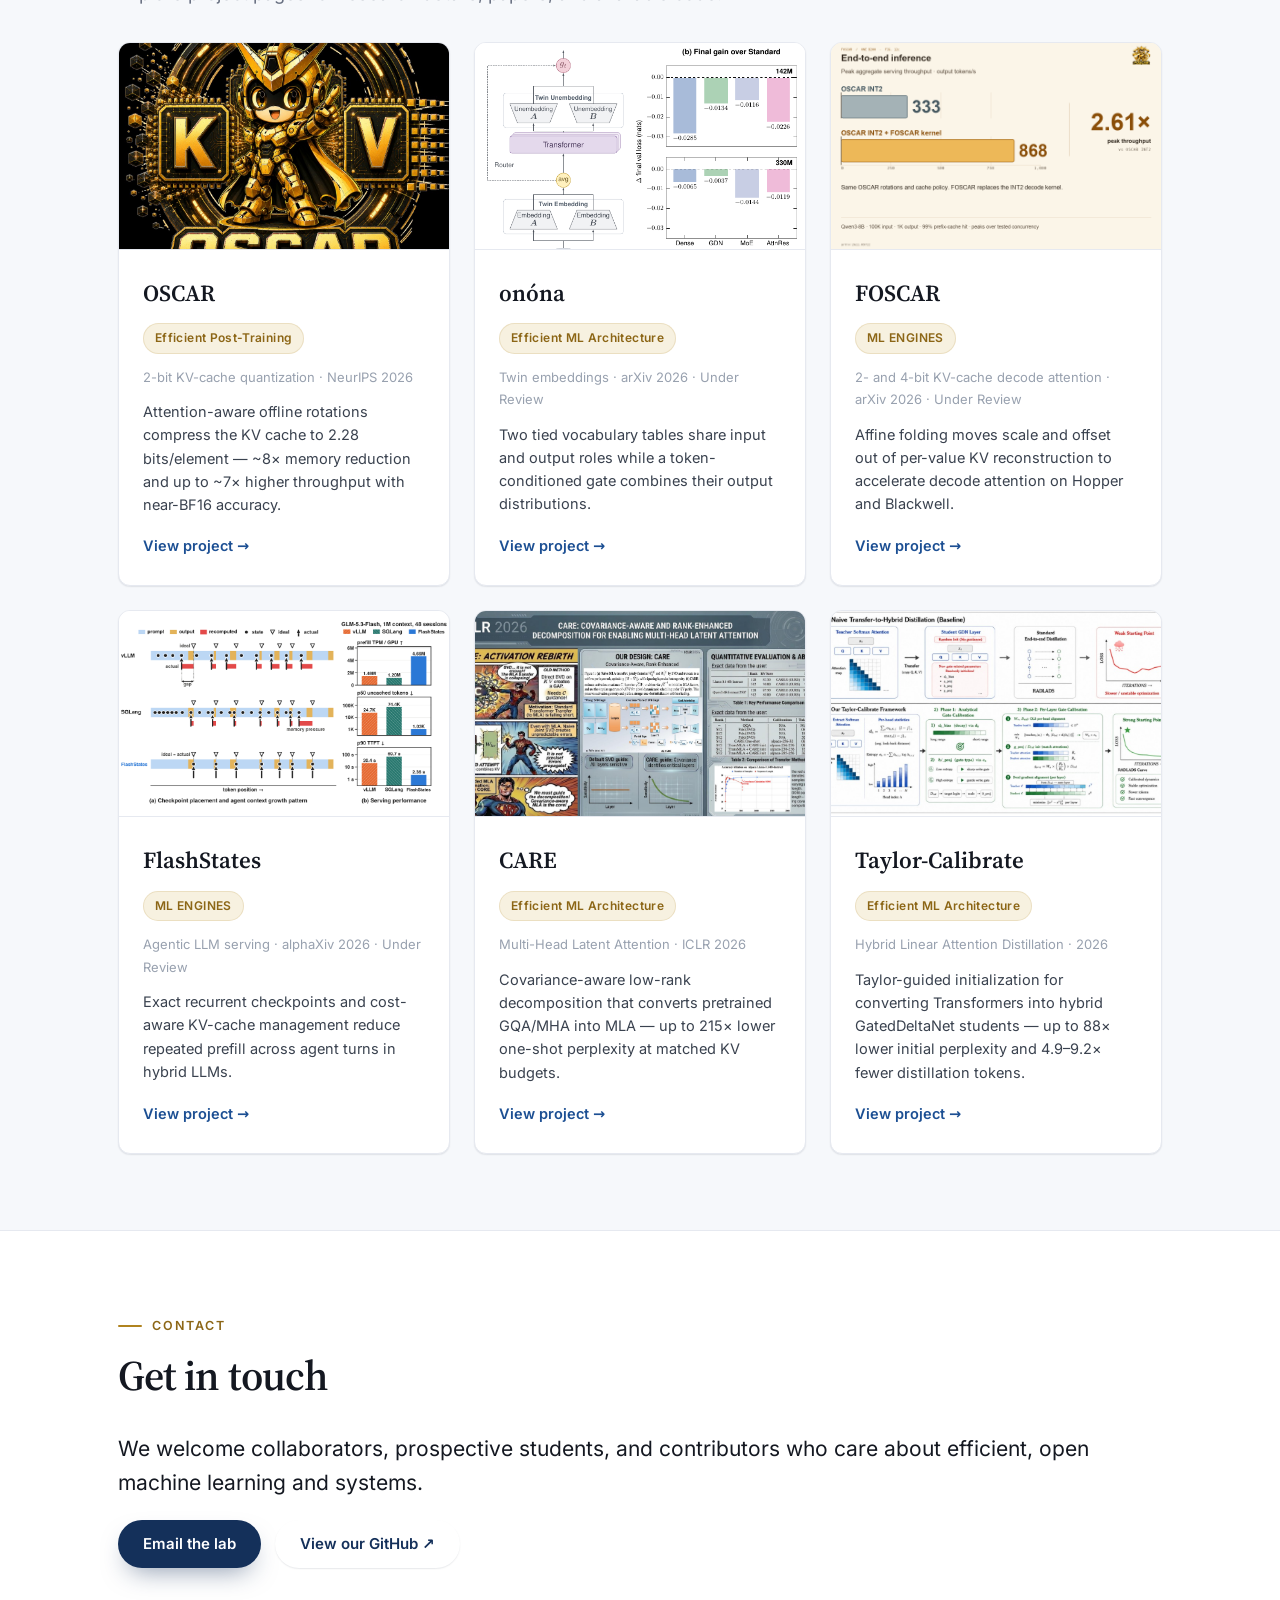
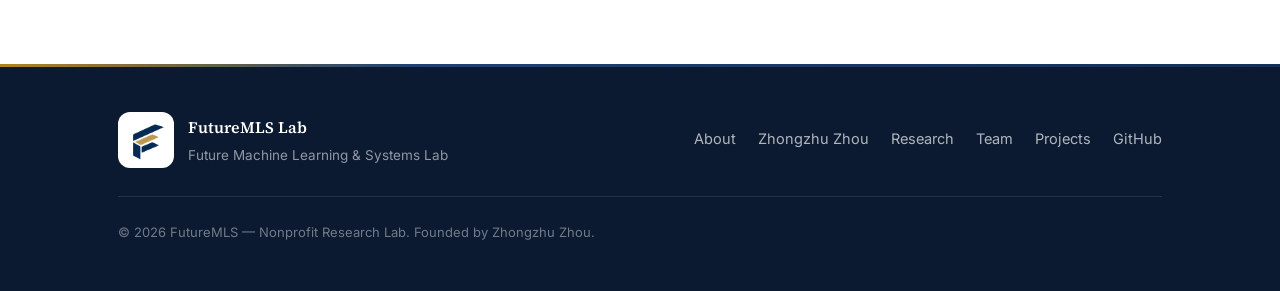
==== commit c77e0e2a: "Use FlashStates name across FutureMLS site" ====
--- a/index.html
+++ b/index.html
@@ -215,8 +215,8 @@
         <article class="topic reveal">
           <span class="topic__no">03</span>
           <h3 class="topic__title">ML ENGINES</h3>
-          <p data-i18n="en">Post Training Engine and Inference Engine: build practical training and serving systems with asynchronous RL, training–serving loops, efficient kernels, KV infrastructure, and scheduling. Our latest work, <a href="projects/flashstate.html">FlashState</a>, improves hybrid-state reuse for agentic inference.</p>
-          <p data-i18n="zh">后训练引擎与推理引擎：通过异步强化学习、训练—服务闭环、高效算子、KV 基础设施与调度，构建实用的训练和服务系统。最新工作 <a href="projects/flashstate.html">FlashState</a> 聚焦智能体推理中的混合状态复用。</p>
+          <p data-i18n="en">Post Training Engine and Inference Engine: build practical training and serving systems with asynchronous RL, training–serving loops, efficient kernels, KV infrastructure, and scheduling. Our latest work, <a href="projects/flashstate.html">FlashStates</a>, improves hybrid-state reuse for agentic inference.</p>
+          <p data-i18n="zh">后训练引擎与推理引擎：通过异步强化学习、训练—服务闭环、高效算子、KV 基础设施与调度，构建实用的训练和服务系统。最新工作 <a href="projects/flashstate.html">FlashStates</a> 聚焦智能体推理中的混合状态复用。</p>
         </article>
         <article class="topic reveal">
           <span class="topic__no">04</span>
@@ -254,8 +254,8 @@
           <span class="news__cat news__cat--paper" data-i18n="en">Paper</span>
           <span class="news__cat news__cat--paper" data-i18n="zh">论文</span>
         </div>
-        <p class="news__text" data-i18n="en">Introducing <strong><a href="projects/flashstate.html">FlashState</a></strong>: flexible hybrid-state management for agentic LLM serving. Our paper is under review and on <a href="https://www.alphaxiv.org/abs/2611.flashstate" target="_blank" rel="noopener">alphaXiv</a>, with a <a href="https://flashstates.ai" target="_blank" rel="noopener">project page</a> and <a href="https://github.com/FutureMLS-Lab/FlashStates" target="_blank" rel="noopener">open-source code</a>.</p>
-        <p class="news__text" data-i18n="zh">发布 <strong><a href="projects/flashstate.html">FlashState</a></strong>：面向智能体 LLM 服务的灵活混合状态管理系统。论文正在审稿，已上线 <a href="https://www.alphaxiv.org/abs/2611.flashstate" target="_blank" rel="noopener">alphaXiv</a>，并提供<a href="https://flashstates.ai" target="_blank" rel="noopener">项目主页</a>与<a href="https://github.com/FutureMLS-Lab/FlashStates" target="_blank" rel="noopener">开源代码</a>。</p>
+        <p class="news__text" data-i18n="en">Introducing <strong><a href="projects/flashstate.html">FlashStates</a></strong>: flexible hybrid-state management for agentic LLM serving. Our paper is under review and on <a href="https://www.alphaxiv.org/abs/2611.flashstate" target="_blank" rel="noopener">alphaXiv</a>, with a <a href="https://flashstates.ai" target="_blank" rel="noopener">project page</a> and <a href="https://github.com/FutureMLS-Lab/FlashStates" target="_blank" rel="noopener">open-source code</a>.</p>
+        <p class="news__text" data-i18n="zh">发布 <strong><a href="projects/flashstate.html">FlashStates</a></strong>：面向智能体 LLM 服务的灵活混合状态管理系统。论文正在审稿，已上线 <a href="https://www.alphaxiv.org/abs/2611.flashstate" target="_blank" rel="noopener">alphaXiv</a>，并提供<a href="https://flashstates.ai" target="_blank" rel="noopener">项目主页</a>与<a href="https://github.com/FutureMLS-Lab/FlashStates" target="_blank" rel="noopener">开源代码</a>。</p>
       </li>
 
       <li class="news__item reveal">
@@ -300,7 +300,16 @@
             <span class="news__cat news__cat--paper" data-i18n="en">Paper</span>
             <span class="news__cat news__cat--paper" data-i18n="zh">论文</span>
           </div>
-          <p class="news__text" data-i18n="en">Our paper <strong><a href="projects/oscar.html">OSCAR</a>: Offline Spectral Covariance-Aware Rotation for 2-bit KV Cache Quantization</strong> has been accepted by <strong>ACL SELVA 2026</strong>!</p>
+          <p class="news__text" data-i18n="en">Our <strong><a href="projects/oscar.html">OSCAR</a></strong> paper is available on <a href="https://arxiv.org/abs/2605.17757">arXiv</a>, with a <a href="https://oscar-quantize.github.io/">project page</a> and <a href="https://github.com/FutureMLS-Lab/OSCAR">code</a>.</p>
+          <p class="news__text" data-i18n="zh">我们的 <strong><a href="projects/oscar.html">OSCAR</a></strong> 论文已上线 <a href="https://arxiv.org/abs/2605.17757">arXiv</a>，并提供<a href="https://oscar-quantize.github.io/">项目主页</a>与<a href="https://github.com/FutureMLS-Lab/OSCAR">代码</a>。</p>
+        </li>
+        <li class="news__item reveal">
+          <div class="news__meta">
+            <span class="news__date">Jun 15, 2026</span>
+            <span class="news__cat news__cat--paper" data-i18n="en">Paper</span>
+            <span class="news__cat news__cat--paper" data-i18n="zh">论文</span>
+          </div>
+        <p class="news__text" data-i18n="en">Our paper <strong><a href="projects/oscar.html">OSCAR</a>: Offline Spectral Covariance-Aware Rotation for 2-bit KV Cache Quantization</strong> has been accepted by <strong>ACL SELVA 2026</strong>!</p>
           <p class="news__text" data-i18n="zh">我们的论文 <strong><a href="projects/oscar.html">OSCAR</a>: Offline Spectral Covariance-Aware Rotation for 2-bit KV Cache Quantization</strong> 已被 <strong>ACL SELVA 2026</strong> 接收!</p>
         </li>
         <li class="news__item reveal">
@@ -318,8 +327,8 @@
             <span class="news__cat" data-i18n="en">Project</span>
             <span class="news__cat" data-i18n="zh">项目</span>
           </div>
-          <p class="news__text" data-i18n="en"><strong><a href="projects/oscar.html">OSCAR</a></strong> crosses 300&nbsp;★ on GitHub in its first week — thanks to the open-source community.</p>
-          <p class="news__text" data-i18n="zh"><strong><a href="projects/oscar.html">OSCAR</a></strong> 上线首周 GitHub star 数突破 300&nbsp;★——感谢开源社区。</p>
+          <p class="news__text" data-i18n="en"><strong><a href="projects/oscar.html">OSCAR</a></strong> crosses 100&nbsp;★ on GitHub in its first week — thanks to the open-source community.</p>
+          <p class="news__text" data-i18n="zh"><strong><a href="projects/oscar.html">OSCAR</a></strong> 上线首周 GitHub star 数突破 100&nbsp;★——感谢开源社区。</p>
         </li>
         <li class="news__item reveal">
           <div class="news__meta">
@@ -704,11 +713,11 @@
 
         <a class="project reveal" href="projects/flashstate.html">
           <div class="project__preview" style="background:#fff">
-            <img src="assets/img/projects/flashstate-overview.png" alt="FlashState checkpoint placement and hybrid LLM serving results" loading="lazy" style="object-fit:contain" />
+            <img src="assets/img/projects/flashstate-overview.png" alt="FlashStates checkpoint placement and hybrid LLM serving results" loading="lazy" style="object-fit:contain" />
           </div>
           <div class="project__body">
             <div class="project__head">
-              <h3 class="project__name">FlashState</h3>
+              <h3 class="project__name">FlashStates</h3>
               <span class="project__tag">ML ENGINES</span>
             </div>
             <p class="project__venue">Agentic LLM serving · alphaXiv 2026 · Under Review</p>
